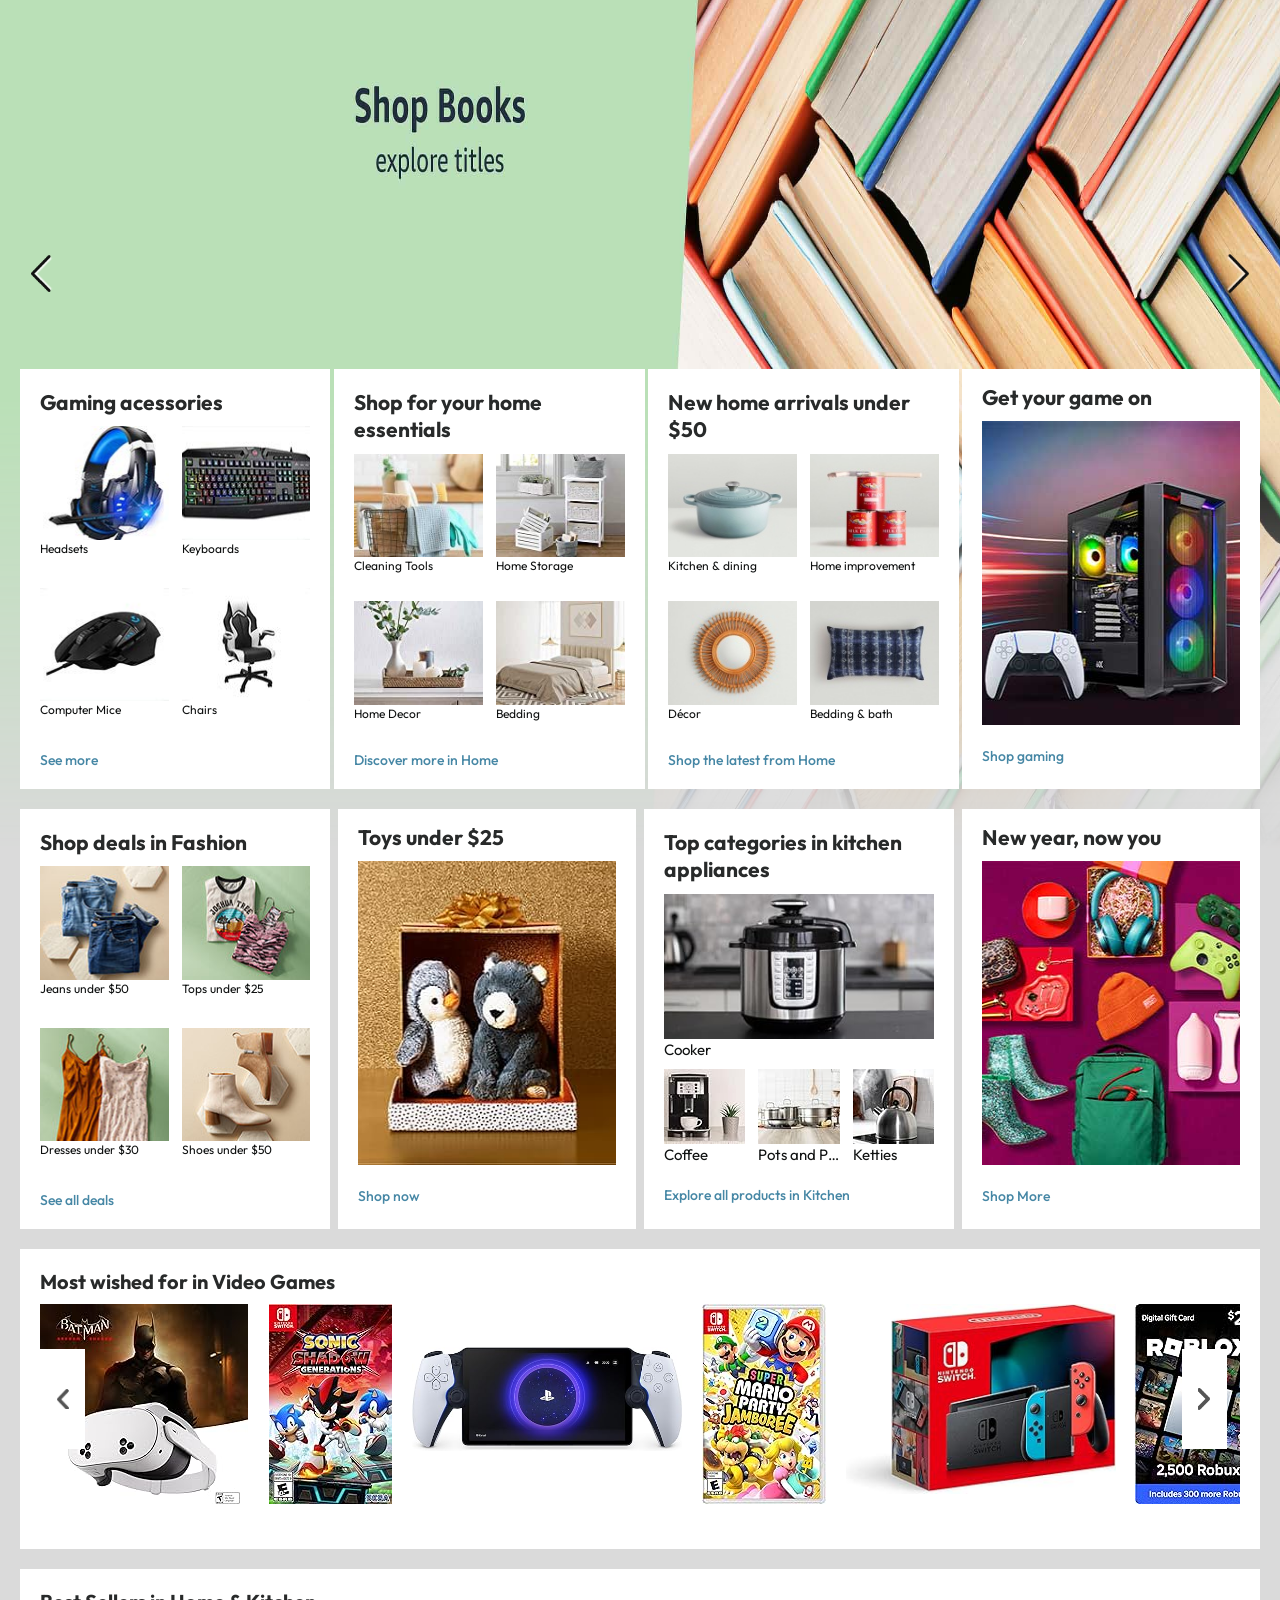
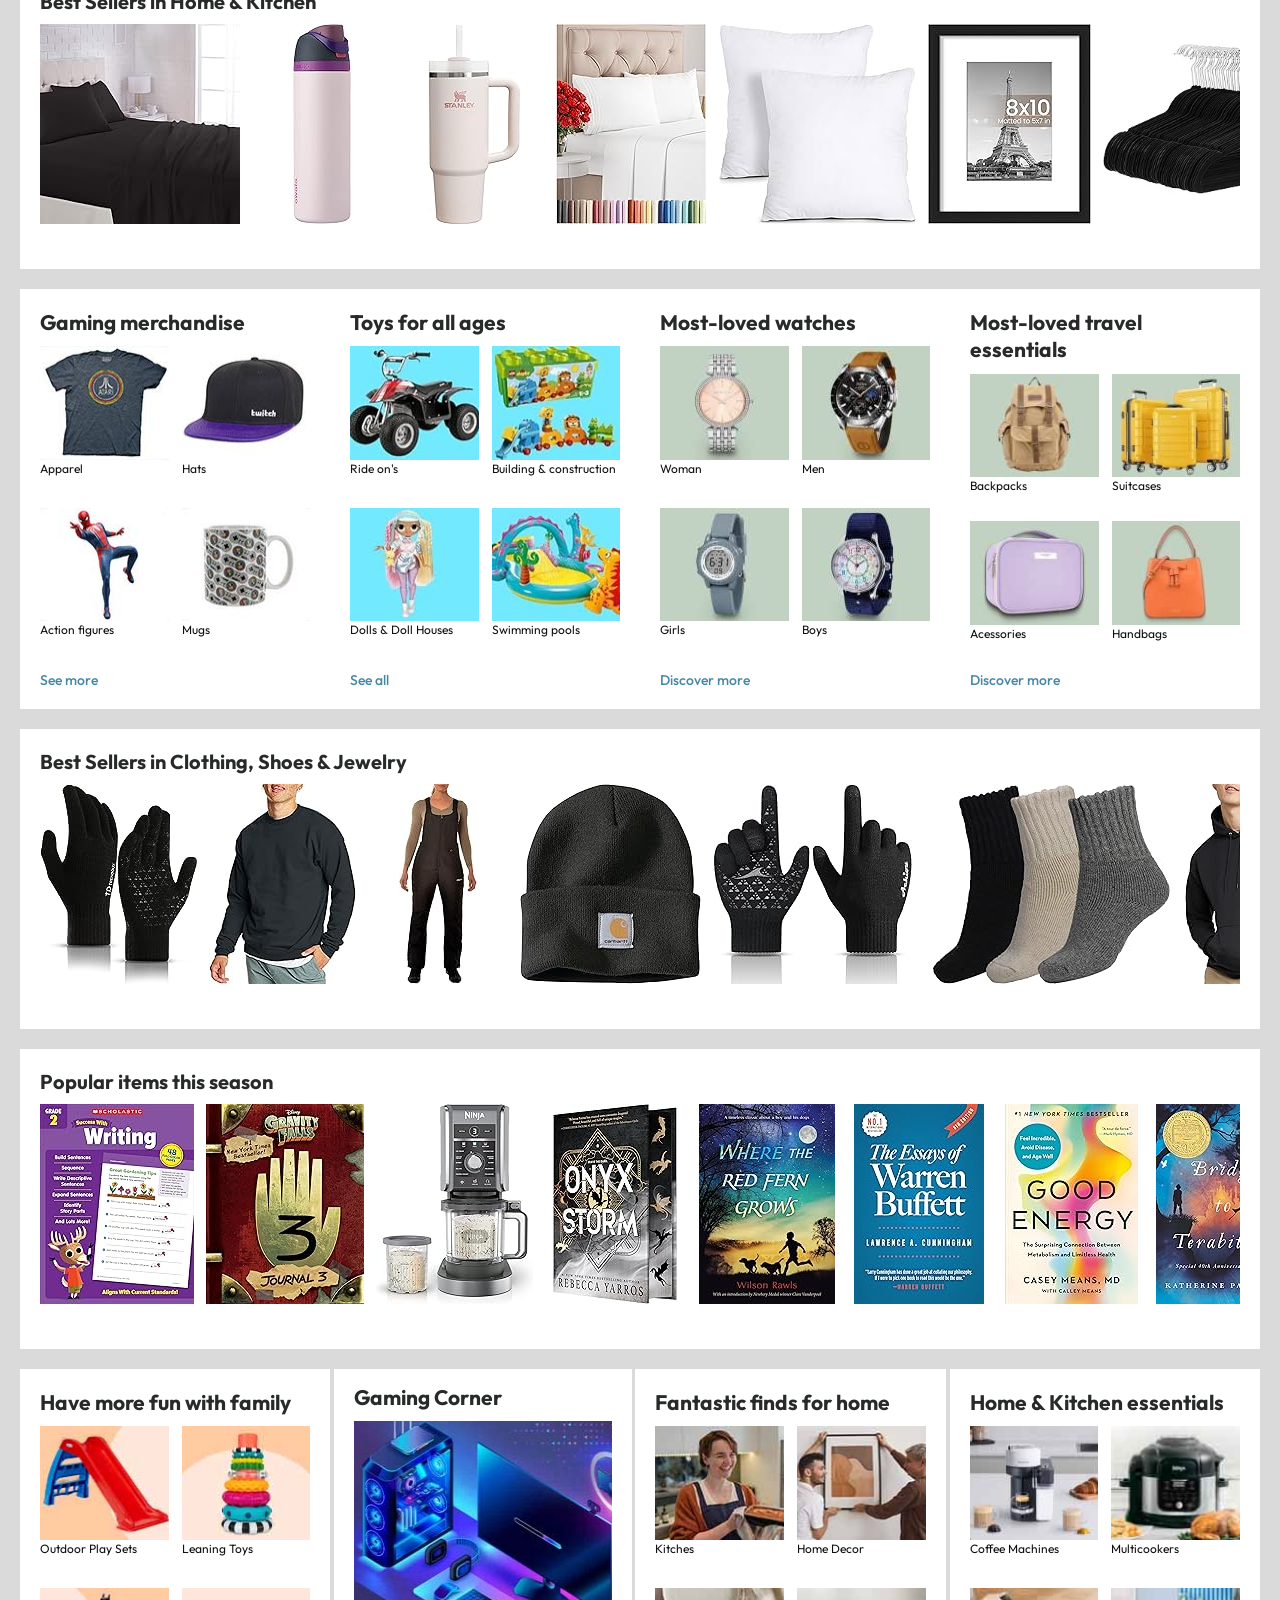
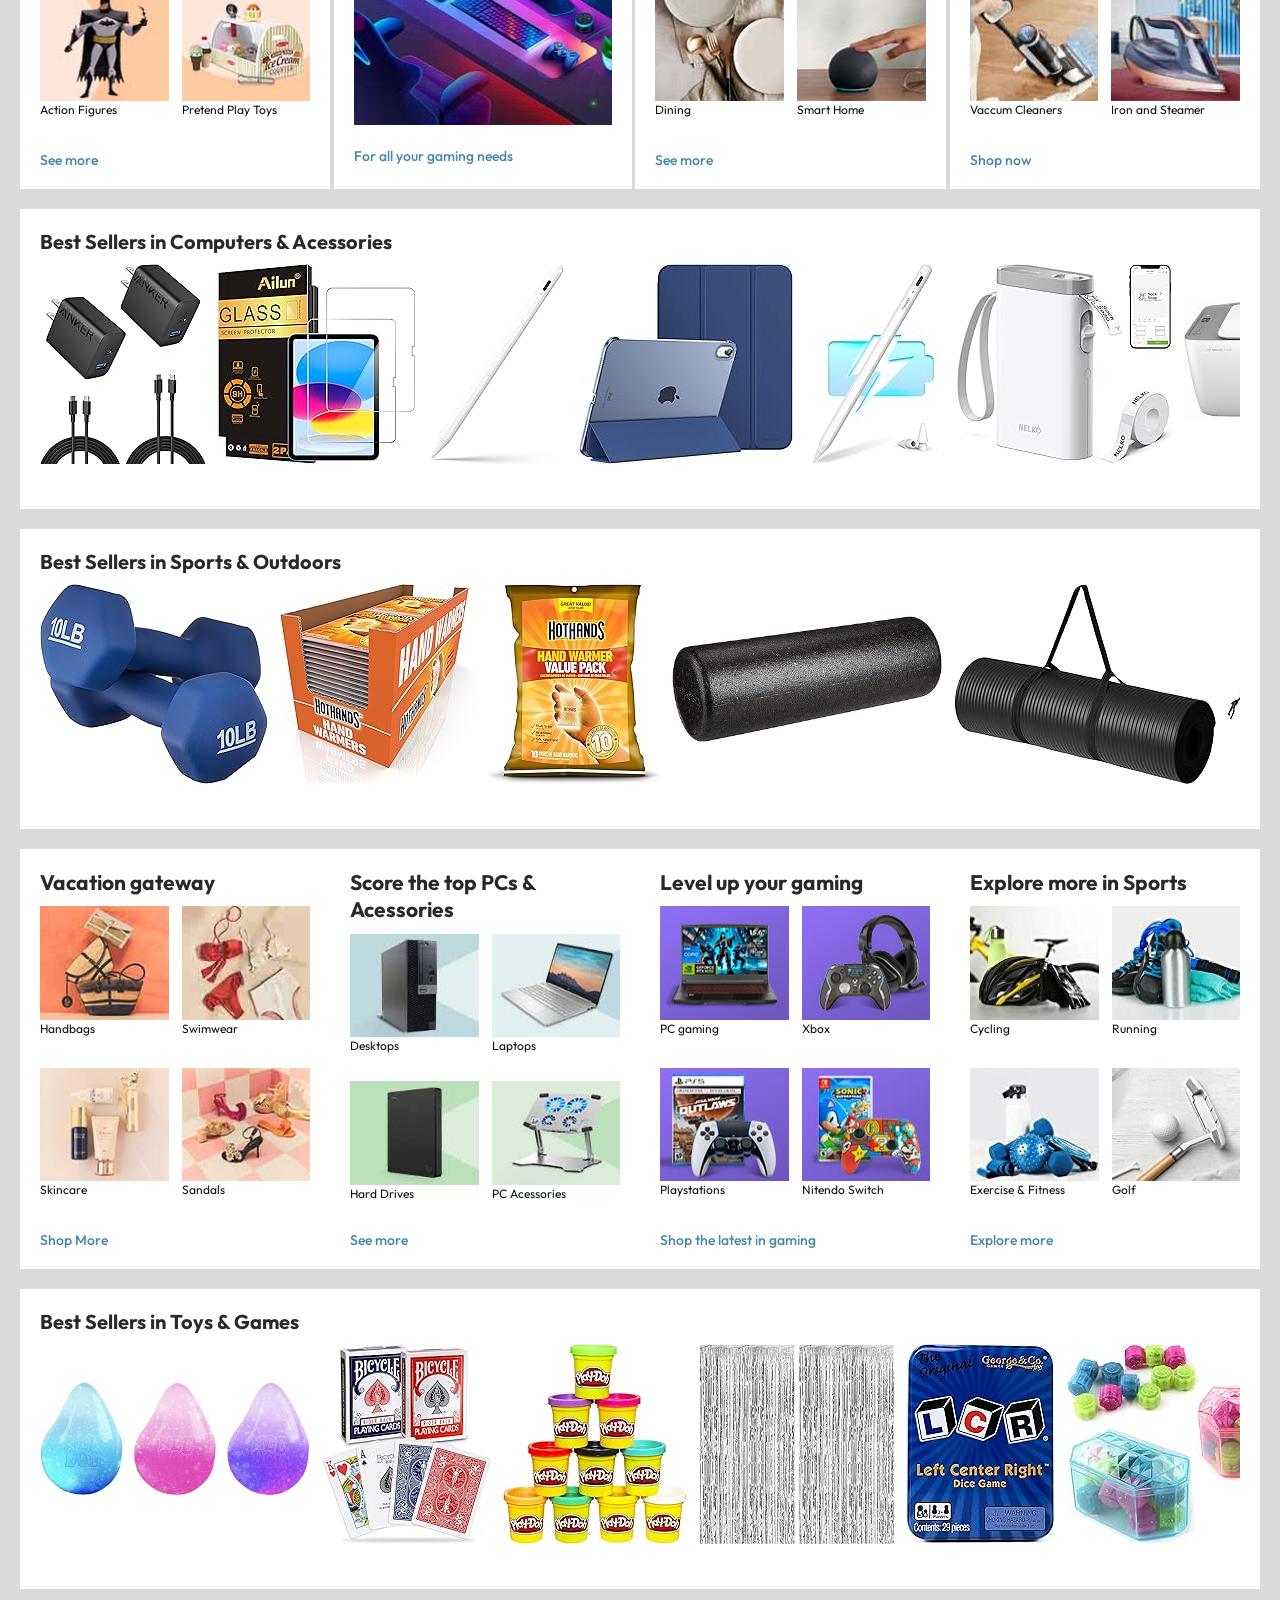
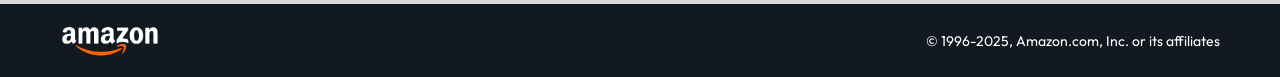
==== index.html @ d2497570 "first commit" ====
<!DOCTYPE html>
<html>

<head>
    <meta charset="UTF-8">
    <meta name="viewport" content="width=device-width, inicial-scale=1.0">
    <title>Amazon.com. Spend less. Smile more.</title>
    <link rel="stylesheet" href="main.css">
    <link rel="shortcut icon" type="image/x-icon" href="./assets/favicon.ico" />
</head>

<body>
    <nav class="nav">
        <a href="/" class="amazon-logo-container">
            <img src="./assets/amazon-logo.png" class="amazon-logo" alt="">
        </a>
        <div class="country">
            <img src="./assets/location-icon.png" class="location-icon" alt="">
            <div>
                <p lang="en">Deliver to</p>
                <p lang="pt" id="hidden">Entregar para</p>
                <h1 lang="en">Brazil</h1>
                <h1 lang="pt" id="hidden">Brasil</h1>
            </div>
        </div>
        <div class="search">
            <div class="category">
                <div class="button">
                    <p lang="en">All</p>
                    <p lang="pt" id="hidden">Todos</p>
                    <img src="./assets/dropdown-icon-dark-gray.png" class="nav-dropdown-icon" alt="">
                </div>
                <div class="dropdown-content">
                    <div>
                        <p lang="en">All Departments</p>
                        <p lang="pt" id="hidden">Todos os Departamentos</p>
                    </div>
                    <div>
                        <p lang="en">Eletronics</p>
                        <p lang="pt" id="hidden">Eletrônicos</p>
                    </div>
                    <div>
                        <p lang="en">Sports</p>
                        <p lang="pt" id="hidden">Esportes</p>
                    </div>
                    <div>
                        <p lang="en">Personal</p>
                        <p lang="pt" id="hidden">Pessoal</p>
                    </div>
                    <div>
                        <p lang="en">Laptops</p>
                        <p lang="pt" id="hidden">Notebooks</p>
                    </div>
                    <div>
                        <p lang="en">Computers</p>
                        <p lang="pt" id="hidden">Computadores</p>
                    </div>
                    <div>
                        <p lang="en">Pets</p>
                        <p lang="pt" id="hidden">Animais Dométicos</p>
                    </div>
                    <div>
                        <p lang="en">Water Bottles</p>
                        <p lang="pt" id="hidden">Garrafas e Squeezes</p>
                    </div>
                    <div>
                        <p lang="en">Thermal Bottles</p>
                        <p lang="pt" id="hidden">Garrafas Térmicas</p>
                    </div>
                    <div>
                        <p lang="en">Cups</p>
                        <p lang="pt" id="hidden">Copos</p>
                    </div>
                    <div>
                        <p lang="en">Forniture</p>
                        <p lang="pt" id="hidden">Móveis</p>
                    </div>
                </div>
            </div>
            <input type="text" class="input" placeholder="Search Amazon">
            <div class="search-button">
                <img src="./assets/search-icon.png" class="search-icon" alt="">
            </div>
        </div>
        <div class="language">
            <div class="button">
                <img src="./assets/us-flag-icon.png" class="flag-icon" alt="">
                <p>EN</p>
                <img src="./assets/dropdown-icon-light-gray.png" class="dropdown-icon" alt="">
            </div>
            <div class="dropdown-content">
                <img class="text-box-triangle" src="./assets/text-box-triangle-icon.png" alt="">
                <div class="language-title">
                    <h3>Change language</h3>
                    <a href="">Learn more</a>
                </div>
                <div class="options">
                    <div class="first-option" id="selected">
                        <img class="selected-circle" src="./assets/selected-circle-icon.png" alt="">
                        <img class="unselected-circle" src="./assets/empty-circle-icon.png" alt="">
                        <p>English - EN</p>
                    </div>
                    <div class="second-option" id="unselected">
                        <img class="selected-circle" src="./assets/selected-circle-icon.png" alt="">
                        <img class="unselected-circle" src="./assets/empty-circle-icon.png" alt="">
                        <p>português - PT</p>
                    </div>
                </div>
                <div class="currency-title">
                    <h3>Change currency</h3>
                    <a href="">Learn more</a>
                </div>
                <div class="currency">
                    <p>$ - USD - US Dollar</p>
                    <a href="">Change</a>
                </div>
                <div class="country">
                    <div class="country-flag">
                        <img src="./assets/us-flag-icon.png" alt="">
                        <p>You are shopping on</p>
                    </div>
                    <p>Amazon.com</p>
                </div>
                <div class="change-country">
                    <a href="">Change country/region.</a>
                </div>
            </div>
        </div>
        <div class="account-and-lists">
            <div class="button">
                <p>Hello, sign in</p>
                <h1>Account & Lists
                    <img src="./assets/dropdown-icon-light-gray.png" class="nav-text-dropdown-icon" alt="">
                </h1>
            </div>
            <div class="dropdown-content">
                <img src="./assets/text-box-triangle-icon.png" class="text-box-triangle" alt="">
                <div class="row-1">
                    <input type="button" class="button" value="Sign in" onclick="buttonSignInOnClick()">
                    <div class="new-customer-text">
                        <p>New customer?</p>
                        <a href="">Start here.</a>
                    </div>
                </div>
                <div class="row-2">
                    <div class="lists">
                        <h3>Your Lists</h3>
                        <a href="">Create a List</a>
                        <a href="">Find a List or Registry</a>
                    </div>
                    <div class="account">
                        <h3>Your Account</h3>
                        <a href="">Account</a>
                        <a href="">Orders</a>
                        <a href="">Recomendations</a>
                        <a href="">Browsing History</a>
                        <a href="">Wathlist</a>
                        <a href="">Video Purshases & Rentals</a>
                        <a href="">Kindle Unlimited</a>
                        <a href="">Content & Devices</a>
                        <a href="">Subscribe & Save Items</a>
                        <a href="">Membership & Subscriptions</a>
                        <a href="">Music Library</a>
                    </div>
                </div>
            </div>
        </div>
        </div>
        <div class="returns-and-orders">
            <p>Returns</p>
            <h1>& Orders</h1>
        </div>
        <a href="" class="cart">
            <p class="item-count">0</p>
            <img src="./assets/cart-icon.png" class="cart-icon" alt="">
            <h4>Cart</h4>
        </a>
    </nav>

    <div class="nav-bottom">
        <div class="icon-label">
            <img src="./assets/menu-icon.png" class="nav-menu-icon" alt="">
            <p>All</p>
        </div>
        <p class="label">Today's Deals</p>
        <p class="label">Customer Service</p>
        <p class="label">Registry</p>
        <p class="label">Gift Cards</p>
        <p class="label">Sell</p>
    </div>

    <div class="header-slider">
        <div class="control-prev">
            <img src="./assets/header-left-arrow-icon.png" alt="">
        </div>
        <div class="control-next">
            <img src="./assets/header-right-arrow-icon.png" alt="">
        </div>
        <ul>
            <img src="./headers/header-1.jpg" class="header-img" alt="">
            <img src="./headers/header-2.jpg" class="header-img" alt="">
        </ul>
    </div>

    <div class="box-row" id="header-box">
        <div class="box-1" id="id2">
            <h3>Gaming acessories</h3>
            <div class="row-1">
                <div class="item">
                    <img src="./categories/category1-1.jpg" alt="">
                    <p>Headsets</p>
                </div>
                <div class="item">
                    <img src="./categories/category1-2.jpg" alt="">
                    <p>Keyboards</p>
                </div>
            </div>
            <div class="row-2">
                <div class="item">
                    <img src="./categories/category1-3.jpg" alt="">
                    <p>Computer Mice</p>
                </div>
                <div class="item">
                    <img src="./categories/category1-4.jpg" alt="">
                    <p>Chairs</p>
                </div>
            </div>
            <a href="/">See more</a>
        </div>

        <div class="box-1">
            <h3>Shop for your home essentials</h3>
            <div class="row">
                <div class="item">
                    <img src="./categories/category2-1.jpg" alt="">
                    <p>Cleaning Tools</p>
                </div>
                <div class="item">
                    <img src="./categories/category2-2.jpg" alt="">
                    <p>Home Storage</p>
                </div>
            </div>
            <div class="row">
                <div class="item">
                    <img src="./categories/category2-3.jpg" alt="">
                    <p>Home Decor</p>
                </div>
                <div class="item">
                    <img src="./categories/category2-4.jpg" alt="">
                    <p>Bedding</p>
                </div>
            </div>
            <a href="/">Discover more in Home</a>
        </div>
        <div class="box-1">
            <h3>New home arrivals under $50</h3>
            <div class="row">
                <div class="item">
                    <img src="./categories/category3-1.jpg" alt="">
                    <p>Kitchen & dining</p>
                </div>
                <div class="item">
                    <img src="./categories/category3-2.jpg" alt="">
                    <p>Home improvement</p>
                </div>
            </div>
            <div class="row">
                <div class="item">
                    <img src="./categories/category3-3.jpg" alt="">
                    <p>Décor</p>
                </div>
                <div class="item">
                    <img src="./categories/category3-4.jpg" alt="">
                    <p>Bedding & bath</p>
                </div>
            </div>
            <a href="/">Shop the latest from Home</a>
        </div>
        <div class="box-2">
            <h3>Get your game on</h3>
            <div class="image-container">
                <img src="./categories/category4-1.jpg" alt="">
            </div>
            <a href="/">Shop gaming</a>
        </div>
    </div>

    <div class="box-row">
        <div class="box-1" id="id2">
            <h3>Shop deals in Fashion</h3>
            <div class="row">
                <div class="item">
                    <img src="./categories/category5-1.jpg" alt="">
                    <p>Jeans under $50</p>
                </div>
                <div class="item">
                    <img src="./categories/category5-2.jpg" alt="">
                    <p>Tops under $25</p>
                </div>
            </div>
            <div class="row">
                <div class="item">
                    <img src="./categories/category5-3.jpg" alt="">
                    <p>Dresses under $30</p>
                </div>
                <div class="item">
                    <img src="./categories/category5-4.jpg" alt="">
                    <p>Shoes under $50</p>
                </div>
            </div>
            <a href="/">See all deals</a>
        </div>
        <div class="box-2">
            <h3>Toys under $25</h3>
            <div class="image-container">
                <img src="./categories/category6-1.jpg" alt="">
            </div>
            <a href="/">Shop now</a>
        </div>
        <div class="box-3">
            <h3>Top categories in kitchen appliances</h3>
            <div class="row-1">
                <div class="item">
                    <img src="./categories/category7-1.jpg" alt="">
                    <p>Cooker</p>
                </div>
            </div>
            <div class="row-2">
                <div class="item">
                    <img src="./categories/category7-2.jpg" alt="">
                    <p>Coffee</p>
                </div>
                <div class="item">
                    <img src="./categories/category7-3.jpg" alt="">
                    <p>Pots and Pans</p>
                </div>
                <div class="item">
                    <img src="./categories/category7-4.jpg" alt="">
                    <p>Ketties</p>
                </div>
            </div>
            <a href="/">Explore all products in Kitchen</a>
        </div>
        <div class="box-2">
            <h3>New year, now you</h3>
            <div class="image-container">
                <img src="./categories/category8-1.jpg" alt="">
            </div>
            <a href="/">Shop More</a>
        </div>
    </div>

    <div class="products-slider-1">
        <div id="control-prev" class="control-button">
            <img src="./assets/left-arrow-icon.png">
        </div>
        <div id="control-next" class="control-button">
            <img src="./assets/right-arrow-icon.png">
        </div>
        <h3>Most wished for in Video Games</h3>
        <div class="products">
            <a href="" class="product-cart">
                <div class="image-container">
                    <img src="./products/product1-1.jpg" alt="">
                </div>
            </a>
            <a href="" class="product-cart">
                <div class="image-container">
                    <img src="./products/product1-2.jpg" alt="">
                </div>
            </a>
            <a href="" class="product-cart">
                <div class="image-container">
                    <img src="./products/product1-3.jpg" alt="">
                </div>
            </a>
            <a href="" class="product-cart">
                <div class="image-container">
                    <img src="./products/product1-4.jpg" alt="">
                </div>
            </a>
            <a href="" class="product-cart">
                <div class="image-container">
                    <img src="./products/product1-5.jpg" alt="">
                </div>
            </a>
            <a href="" class="product-cart">
                <div class="image-container">
                    <img src="./products/product1-6.jpg" alt="">
                </div>
            </a>
            <a href="" class="product-cart">
                <div class="image-container">
                    <img src="./products/product1-7.jpg" alt="">
                </div>
            </a>
            <a href="" class="product-cart">
                <div class="image-container">
                    <img src="./products/product1-8.jpg" alt="">
                </div>
            </a>
            <a href="" class="product-cart">
                <div class="image-container">
                    <img src="./products/product1-9.jpg" alt="">
                </div>
            </a>
            <a href="" class="product-cart">
                <div class="image-container">
                    <img src="./products/product1-10.jpg" alt="">
                </div>
            </a>
            <a href="" class="product-cart">
                <div class="image-container">
                    <img src="./products/product1-11.jpg" alt="">
                </div>
            </a>
            <a href="" class="product-cart">
                <div class="image-container">
                    <img src="./products/product1-12.jpg" alt="">
                </div>
            </a>
            <a href="" class="product-cart">
                <div class="image-container">
                    <img src="./products/product1-13.jpg" alt="">
                </div>
            </a>
            <a href="" class="product-cart">
                <div class="image-container">
                    <img src="./products/product1-14.jpg" alt="">
                </div>
            </a>
            <a href="" class="product-cart">
                <div class="image-container">
                    <img src="./products/product1-15.jpg" alt="">
                </div>
            </a>
            <a href="" class="product-cart">
                <div class="image-container">
                    <img src="./products/product1-16.jpg" alt="">
                </div>
            </a>
            <a href="" class="product-cart">
                <div class="image-container">
                    <img src="./products/product1-17.jpg" alt="">
                </div>
            </a>
            <a href="" class="product-cart">
                <div class="image-container">
                    <img src="./products/product1-18.jpg" alt="">
                </div>
            </a>
            <a href="" class="product-cart">
                <div class="image-container">
                    <img src="./products/product1-19.jpg" alt="">
                </div>
            </a>
            <a href="" class="product-cart">
                <div class="image-container">
                    <img src="./products/product1-20.jpg" alt="">
                </div>
            </a>
            <a href="" class="product-cart">
                <div class="image-container">
                    <img src="./products/product1-21.jpg" alt="">
                </div>
            </a>
        </div>
    </div>

    <div class="products-slider-2">
        <div id="control-prev" class="control-button">
            <img src="./assets/left-arrow-icon.png">
        </div>
        <div id="control-next" class="control-button">
            <img src="./assets/right-arrow-icon.png">
        </div>
        <h3>Best Sellers in Home & Kitchen</h3>
        <div class="products">
            <a href="" class="product-cart">
                <div class="image-container">
                    <img src="./products/product2-1.jpg" alt="">
                </div>
            </a>
            <a href="" class="product-cart">
                <div class="image-container">
                    <img src="./products/product2-2.jpg" alt="">
                </div>
            </a>
            <a href="" class="product-cart">
                <div class="image-container">
                    <img src="./products/product2-3.jpg" alt="">
                </div>
            </a>
            <a href="" class="product-cart">
                <div class="image-container">
                    <img src="./products/product2-4.jpg" alt="">
                </div>
            </a>
            <a href="" class="product-cart">
                <div class="image-container">
                    <img src="./products/product2-5.jpg" alt="">
                </div>
            </a>
            <a href="" class="product-cart">
                <div class="image-container">
                    <img src="./products/product2-6.jpg" alt="">
                </div>
            </a>
            <a href="" class="product-cart">
                <div class="image-container">
                    <img src="./products/product2-7.jpg" alt="">
                </div>
            </a>
            <a href="" class="product-cart">
                <div class="image-container">
                    <img src="./products/product2-8.jpg" alt="">
                </div>
            </a>
            <a href="" class="product-cart">
                <div class="image-container">
                    <img src="./products/product2-9.jpg" alt="">
                </div>
            </a>
            <a href="" class="product-cart">
                <div class="image-container">
                    <img src="./products/product2-10.jpg" alt="">
                </div>
            </a>
            <a href="" class="product-cart">
                <div class="image-container">
                    <img src="./products/product2-11.jpg" alt="">
                </div>
            </a>
            <a href="" class="product-cart">
                <div class="image-container">
                    <img src="./products/product2-12.jpg" alt="">
                </div>
            </a>
            <a href="" class="product-cart">
                <div class="image-container">
                    <img src="./products/product2-13.jpg" alt="">
                </div>
            </a>
            <a href="" class="product-cart">
                <div class="image-container">
                    <img src="./products/product2-14.jpg" alt="">
                </div>
            </a>
            <a href="" class="product-cart">
                <div class="image-container">
                    <img src="./products/product2-15.jpg" alt="">
                </div>
            </a>
            <a href="" class="product-cart">
                <div class="image-container">
                    <img src="./products/product2-16.jpg" alt="">
                </div>
            </a>
            <a href="" class="product-cart">
                <div class="image-container">
                    <img src="./products/product2-17.jpg" alt="">
                </div>
            </a>
            <a href="" class="product-cart">
                <div class="image-container">
                    <img src="./products/product2-18.jpg" alt="">
                </div>
            </a>
            <a href="" class="product-cart">
                <div class="image-container">
                    <img src="./products/product2-19.jpg" alt="">
                </div>
            </a>
            <a href="" class="product-cart">
                <div class="image-container">
                    <img src="./products/product2-20.jpg" alt="">
                </div>
            </a>
            <a href="" class="product-cart">
                <div class="image-container">
                    <img src="./products/product2-21.jpg" alt="">
                </div>
            </a>
            <a href="" class="product-cart">
                <div class="image-container">
                    <img src="./products/product2-22.jpg" alt="">
                </div>
            </a>
            <a href="" class="product-cart">
                <div class="image-container">
                    <img src="./products/product2-23.jpg" alt="">
                </div>
            </a>
            <a href="" class="product-cart">
                <div class="image-container">
                    <img src="./products/product2-24.jpg" alt="">
                </div>
            </a>
            <a href="" class="product-cart">
                <div class="image-container">
                    <img src="./products/product2-25.jpg" alt="">
                </div>
            </a>
        </div>
    </div>

    <div class="box-row">
        <div class="box-1" id="id2">
            <h3>Gaming merchandise</h3>
            <div class="row">
                <div class="item">
                    <img src="./categories/category9-1.jpg" alt="">
                    <p>Apparel</p>
                </div>
                <div class="item">
                    <img src="./categories/category9-2.jpg" alt="">
                    <p>Hats</p>
                </div>
            </div>
            <div class="row">
                <div class="item">
                    <img src="./categories/category9-3.jpg" alt="">
                    <p>Action figures</p>
                </div>
                <div class="item">
                    <img src="./categories/category9-4.jpg" alt="">
                    <p>Mugs</p>
                </div>
            </div>
            <a href="/">See more</a>
        </div>

        <div class="box-1" id="id2">
            <h3>Toys for all ages</h3>
            <div class="row">
                <div class="item">
                    <img src="./categories/category10-1.jpg" alt="">
                    <p>Ride on's</p>
                </div>
                <div class="item">
                    <img src="./categories/category10-2.jpg" alt="">
                    <p>Building & construction</p>
                </div>
            </div>
            <div class="row">
                <div class="item">
                    <img src="./categories/category10-3.jpg" alt="">
                    <p>Dolls & Doll Houses</p>
                </div>
                <div class="item">
                    <img src="./categories/category10-4.jpg" alt="">
                    <p>Swimming pools</p>
                </div>
            </div>
            <a href="/">See all</a>
        </div>

        <div class="box-1" id="id2">
            <h3>Most-loved watches</h3>
            <div class="row">
                <div class="item">
                    <img src="./categories/category11-1.jpg" alt="">
                    <p>Woman</p>
                </div>
                <div class="item">
                    <img src="./categories/category11-2.jpg" alt="">
                    <p>Men</p>
                </div>
            </div>
            <div class="row">
                <div class="item">
                    <img src="./categories/category11-3.jpg" alt="">
                    <p>Girls</p>
                </div>
                <div class="item">
                    <img src="./categories/category11-4.jpg" alt="">
                    <p>Boys</p>
                </div>
            </div>
            <a href="/">Discover more</a>
        </div>

        <div class="box-1">
            <h3>Most-loved travel essentials</h3>
            <div class="row">
                <div class="item">
                    <img src="./categories/category12-1.jpg" alt="">
                    <p>Backpacks</p>
                </div>
                <div class="item">
                    <img src="./categories/category12-2.jpg" alt="">
                    <p>Suitcases</p>
                </div>
            </div>
            <div class="row">
                <div class="item">
                    <img src="./categories/category12-3.jpg" alt="">
                    <p>Acessories</p>
                </div>
                <div class="item">
                    <img src="./categories/category12-4.jpg" alt="">
                    <p>Handbags</p>
                </div>
            </div>
            <a href="/">Discover more</a>
        </div>
    </div>

    <div class="products-slider-2">
        <div id="control-prev" class="control-button">
            <img src="./assets/left-arrow-icon.png">
        </div>
        <div id="control-next" class="control-button">
            <img src="./assets/right-arrow-icon.png">
        </div>
        <h3>Best Sellers in Clothing, Shoes & Jewelry</h3>
        <div class="products">
            <a href="" class="product-cart">
                <div class="image-container">
                    <img src="./products/product3-1.jpg" alt="">
                </div>
            </a>
            <a href="" class="product-cart">
                <div class="image-container">
                    <img src="./products/product3-2.jpg" alt="">
                </div>
            </a>
            <a href="" class="product-cart">
                <div class="image-container">
                    <img src="./products/product3-3.jpg" alt="">
                </div>
            </a>
            <a href="" class="product-cart">
                <div class="image-container">
                    <img src="./products/product3-4.jpg" alt="">
                </div>
            </a>
            <a href="" class="product-cart">
                <div class="image-container">
                    <img src="./products/product3-5.jpg" alt="">
                </div>
            </a>
            <a href="" class="product-cart">
                <div class="image-container">
                    <img src="./products/product3-6.jpg" alt="">
                </div>
            </a>
            <a href="" class="product-cart">
                <div class="image-container">
                    <img src="./products/product3-7.jpg" alt="">
                </div>
            </a>
            <a href="" class="product-cart">
                <div class="image-container">
                    <img src="./products/product3-8.jpg" alt="">
                </div>
            </a>
            <a href="" class="product-cart">
                <div class="image-container">
                    <img src="./products/product3-9.jpg" alt="">
                </div>
            </a>
            <a href="" class="product-cart">
                <div class="image-container">
                    <img src="./products/product3-10.jpg" alt="">
                </div>
            </a>
            <a href="" class="product-cart">
                <div class="image-container">
                    <img src="./products/product3-11.jpg" alt="">
                </div>
            </a>
            <a href="" class="product-cart">
                <div class="image-container">
                    <img src="./products/product3-12.jpg" alt="">
                </div>
            </a>
            <a href="" class="product-cart">
                <div class="image-container">
                    <img src="./products/product3-13.jpg" alt="">
                </div>
            </a>
            <a href="" class="product-cart">
                <div class="image-container">
                    <img src="./products/product3-14.jpg" alt="">
                </div>
            </a>
            <a href="" class="product-cart">
                <div class="image-container">
                    <img src="./products/product3-15.jpg" alt="">
                </div>
            </a>
            <a href="" class="product-cart">
                <div class="image-container">
                    <img src="./products/product3-16.jpg" alt="">
                </div>
            </a>
            <a href="" class="product-cart">
                <div class="image-container">
                    <img src="./products/product3-17.jpg" alt="">
                </div>
            </a>
            <a href="" class="product-cart">
                <div class="image-container">
                    <img src="./products/product3-18.jpg" alt="">
                </div>
            </a>
            <a href="" class="product-cart">
                <div class="image-container">
                    <img src="./products/product3-19.jpg" alt="">
                </div>
            </a>
            <a href="" class="product-cart">
                <div class="image-container">
                    <img src="./products/product3-20.jpg" alt="">
                </div>
            </a>
            <a href="" class="product-cart">
                <div class="image-container">
                    <img src="./products/product3-21.jpg" alt="">
                </div>
            </a>
            <a href="" class="product-cart">
                <div class="image-container">
                    <img src="./products/product3-22.jpg" alt="">
                </div>
            </a>
            <a href="" class="product-cart">
                <div class="image-container">
                    <img src="./products/product3-23.jpg" alt="">
                </div>
            </a>
            <a href="" class="product-cart">
                <div class="image-container">
                    <img src="./products/product3-24.jpg" alt="">
                </div>
            </a>
            <a href="" class="product-cart">
                <div class="image-container">
                    <img src="./products/product3-25.jpg" alt="">
                </div>
            </a>
            <a href="" class="product-cart">
                <div class="image-container">
                    <img src="./products/product3-26.jpg" alt="">
                </div>
            </a>
            <a href="" class="product-cart">
                <div class="image-container">
                    <img src="./products/product3-27.jpg" alt="">
                </div>
            </a>
            <a href="" class="product-cart">
                <div class="image-container">
                    <img src="./products/product3-28.jpg" alt="">
                </div>
            </a>
        </div>
    </div>

    <div class="products-slider-2">
        <div id="control-prev" class="control-button">
            <img src="./assets/left-arrow-icon.png">
        </div>
        <div id="control-next" class="control-button">
            <img src="./assets/right-arrow-icon.png">
        </div>
        <h3>Popular items this season</h3>
        <div class="products">
            <a href="" class="product-cart">
                <div class="image-container">
                    <img src="./products/product4-1.jpg" alt="">
                </div>
            </a>
            <a href="" class="product-cart">
                <div class="image-container">
                    <img src="./products/product4-2.jpg" alt="">
                </div>
            </a>
            <a href="" class="product-cart">
                <div class="image-container">
                    <img src="./products/product4-3.jpg" alt="">
                </div>
            </a>
            <a href="" class="product-cart">
                <div class="image-container">
                    <img src="./products/product4-4.jpg" alt="">
                </div>
            </a>
            <a href="" class="product-cart">
                <div class="image-container">
                    <img src="./products/product4-5.jpg" alt="">
                </div>
            </a>
            <a href="" class="product-cart">
                <div class="image-container">
                    <img src="./products/product4-6.jpg" alt="">
                </div>
            </a>
            <a href="" class="product-cart">
                <div class="image-container">
                    <img src="./products/product4-7.jpg" alt="">
                </div>
            </a>
            <a href="" class="product-cart">
                <div class="image-container">
                    <img src="./products/product4-8.jpg" alt="">
                </div>
            </a>
            <a href="" class="product-cart">
                <div class="image-container">
                    <img src="./products/product4-9.jpg" alt="">
                </div>
            </a>
            <a href="" class="product-cart">
                <div class="image-container">
                    <img src="./products/product4-10.jpg" alt="">
                </div>
            </a>
            <a href="" class="product-cart">
                <div class="image-container">
                    <img src="./products/product4-11.jpg" alt="">
                </div>
            </a>
            <a href="" class="product-cart">
                <div class="image-container">
                    <img src="./products/product4-12.jpg" alt="">
                </div>
            </a>
            <a href="" class="product-cart">
                <div class="image-container">
                    <img src="./products/product4-13.jpg" alt="">
                </div>
            </a>
            <a href="" class="product-cart">
                <div class="image-container">
                    <img src="./products/product4-14.jpg" alt="">
                </div>
            </a>
            <a href="" class="product-cart">
                <div class="image-container">
                    <img src="./products/product4-15.jpg" alt="">
                </div>
            </a>
            <a href="" class="product-cart">
                <div class="image-container">
                    <img src="./products/product4-16.jpg" alt="">
                </div>
            </a>
            <a href="" class="product-cart">
                <div class="image-container">
                    <img src="./products/product4-17.jpg" alt="">
                </div>
            </a>
            <a href="" class="product-cart">
                <div class="image-container">
                    <img src="./products/product4-18.jpg" alt="">
                </div>
            </a>
            <a href="" class="product-cart">
                <div class="image-container">
                    <img src="./products/product4-19.jpg" alt="">
                </div>
            </a>
            <a href="" class="product-cart">
                <div class="image-container">
                    <img src="./products/product4-20.jpg" alt="">
                </div>
            </a>
            <a href="" class="product-cart">
                <div class="image-container">
                    <img src="./products/product4-21.jpg" alt="">
                </div>
            </a>
            <a href="" class="product-cart">
                <div class="image-container">
                    <img src="./products/product4-22.jpg" alt="">
                </div>
            </a>
            <a href="" class="product-cart">
                <div class="image-container">
                    <img src="./products/product4-23.jpg" alt="">
                </div>
            </a>
            <a href="" class="product-cart">
                <div class="image-container">
                    <img src="./products/product4-24.jpg" alt="">
                </div>
            </a>
            <a href="" class="product-cart">
                <div class="image-container">
                    <img src="./products/product4-25.jpg" alt="">
                </div>
            </a>
            <a href="" class="product-cart">
                <div class="image-container">
                    <img src="./products/product4-26.jpg" alt="">
                </div>
            </a>
            <a href="" class="product-cart">
                <div class="image-container">
                    <img src="./products/product4-27.jpg" alt="">
                </div>
            </a>
            <a href="" class="product-cart">
                <div class="image-container">
                    <img src="./products/product4-28.jpg" alt="">
                </div>
            </a>
        </div>
    </div>

    <div class="box-row">
        <div class="box-1" id="id2">
            <h3>Have more fun with family</h3>
            <div class="row">
                <div class="item">
                    <img src="./categories/category13-1.jpg" alt="">
                    <p>Outdoor Play Sets</p>
                </div>
                <div class="item">
                    <img src="./categories/category13-2.jpg" alt="">
                    <p>Leaning Toys</p>
                </div>
            </div>
            <div class="row">
                <div class="item">
                    <img src="./categories/category13-3.jpg" alt="">
                    <p>Action Figures</p>
                </div>
                <div class="item">
                    <img src="./categories/category13-4.jpg" alt="">
                    <p>Pretend Play Toys</p>
                </div>
            </div>
            <a href="/">See more</a>
        </div>

        <div class="box-2">
            <h3>Gaming Corner</h3>
            <div class="image-container">
                <img src="./categories/category14-1.jpg" alt="">
            </div>
            <a href="/">For all your gaming needs</a>
        </div>

        <div class="box-1" id="id2">
            <h3>Fantastic finds for home</h3>
            <div class="row">
                <div class="item">
                    <img src="./categories/category15-1.jpg" alt="">
                    <p>Kitches</p>
                </div>
                <div class="item">
                    <img src="./categories/category15-2.jpg" alt="">
                    <p>Home Decor</p>
                </div>
            </div>
            <div class="row">
                <div class="item">
                    <img src="./categories/category15-3.jpg" alt="">
                    <p>Dining</p>
                </div>
                <div class="item">
                    <img src="./categories/category15-4.jpg" alt="">
                    <p>Smart Home</p>
                </div>
            </div>
            <a href="/">See more</a>
        </div>

        <div class="box-1" id="id2">
            <h3>Home & Kitchen essentials</h3>
            <div class="row">
                <div class="item">
                    <img src="./categories/category16-1.jpg" alt="">
                    <p>Coffee Machines</p>
                </div>
                <div class="item">
                    <img src="./categories/category16-2.jpg" alt="">
                    <p>Multicookers</p>
                </div>
            </div>
            <div class="row">
                <div class="item">
                    <img src="./categories/category16-3.jpg" alt="">
                    <p>Vaccum Cleaners</p>
                </div>
                <div class="item">
                    <img src="./categories/category16-4.jpg" alt="">
                    <p>Iron and Steamer</p>
                </div>
            </div>
            <a href="/">Shop now</a>
        </div>
    </div>

    <div class="products-slider-2">
        <div id="control-prev" class="control-button">
            <img src="./assets/left-arrow-icon.png">
        </div>
        <div id="control-next" class="control-button">
            <img src="./assets/right-arrow-icon.png">
        </div>
        <h3>Best Sellers in Computers & Acessories</h3>
        <div class="products">
            <a href="" class="product-cart">
                <div class="image-container">
                    <img src="./products/product5-1.jpg" alt="">
                </div>
            </a>
            <a href="" class="product-cart">
                <div class="image-container">
                    <img src="./products/product5-2.jpg" alt="">
                </div>
            </a>
            <a href="" class="product-cart">
                <div class="image-container">
                    <img src="./products/product5-3.jpg" alt="">
                </div>
            </a>
            <a href="" class="product-cart">
                <div class="image-container">
                    <img src="./products/product5-4.jpg" alt="">
                </div>
            </a>
            <a href="" class="product-cart">
                <div class="image-container">
                    <img src="./products/product5-5.jpg" alt="">
                </div>
            </a>
            <a href="" class="product-cart">
                <div class="image-container">
                    <img src="./products/product5-6.jpg" alt="">
                </div>
            </a>
            <a href="" class="product-cart">
                <div class="image-container">
                    <img src="./products/product5-7.jpg" alt="">
                </div>
            </a>
            <a href="" class="product-cart">
                <div class="image-container">
                    <img src="./products/product5-8.jpg" alt="">
                </div>
            </a>
            <a href="" class="product-cart">
                <div class="image-container">
                    <img src="./products/product5-9.jpg" alt="">
                </div>
            </a>
            <a href="" class="product-cart">
                <div class="image-container">
                    <img src="./products/product5-10.jpg" alt="">
                </div>
            </a>
            <a href="" class="product-cart">
                <div class="image-container">
                    <img src="./products/product5-11.jpg" alt="">
                </div>
            </a>
            <a href="" class="product-cart">
                <div class="image-container">
                    <img src="./products/product5-12.jpg" alt="">
                </div>
            </a>
            <a href="" class="product-cart">
                <div class="image-container">
                    <img src="./products/product5-13.jpg" alt="">
                </div>
            </a>
            <a href="" class="product-cart">
                <div class="image-container">
                    <img src="./products/product5-14.jpg" alt="">
                </div>
            </a>
            <a href="" class="product-cart">
                <div class="image-container">
                    <img src="./products/product5-15.jpg" alt="">
                </div>
            </a>
            <a href="" class="product-cart">
                <div class="image-container">
                    <img src="./products/product5-16.jpg" alt="">
                </div>
            </a>
            <a href="" class="product-cart">
                <div class="image-container">
                    <img src="./products/product5-17.jpg" alt="">
                </div>
            </a>
            <a href="" class="product-cart">
                <div class="image-container">
                    <img src="./products/product5-18.jpg" alt="">
                </div>
            </a>
            <a href="" class="product-cart">
                <div class="image-container">
                    <img src="./products/product5-19.jpg" alt="">
                </div>
            </a>
            <a href="" class="product-cart">
                <div class="image-container">
                    <img src="./products/product5-20.jpg" alt="">
                </div>
            </a>
            <a href="" class="product-cart">
                <div class="image-container">
                    <img src="./products/product5-21.jpg" alt="">
                </div>
            </a>
            <a href="" class="product-cart">
                <div class="image-container">
                    <img src="./products/product5-22.jpg" alt="">
                </div>
            </a>
            <a href="" class="product-cart">
                <div class="image-container">
                    <img src="./products/product5-23.jpg" alt="">
                </div>
            </a>
            <a href="" class="product-cart">
                <div class="image-container">
                    <img src="./products/product5-24.jpg" alt="">
                </div>
            </a>
        </div>
    </div>

    <div class="products-slider-2">
        <div id="control-prev" class="control-button">
            <img src="./assets/left-arrow-icon.png">
        </div>
        <div id="control-next" class="control-button">
            <img src="./assets/right-arrow-icon.png">
        </div>
        <h3>Best Sellers in Sports & Outdoors</h3>
        <div class="products">
            <a href="" class="product-cart">
                <div class="image-container">
                    <img src="./products/product6-1.jpg" alt="">
                </div>
            </a>
            <a href="" class="product-cart">
                <div class="image-container">
                    <img src="./products/product6-2.jpg" alt="">
                </div>
            </a>
            <a href="" class="product-cart">
                <div class="image-container">
                    <img src="./products/product6-3.jpg" alt="">
                </div>
            </a>
            <a href="" class="product-cart">
                <div class="image-container">
                    <img src="./products/product6-4.jpg" alt="">
                </div>
            </a>
            <a href="" class="product-cart">
                <div class="image-container">
                    <img src="./products/product6-5.jpg" alt="">
                </div>
            </a>
            <a href="" class="product-cart">
                <div class="image-container">
                    <img src="./products/product6-6.jpg" alt="">
                </div>
            </a>
            <a href="" class="product-cart">
                <div class="image-container">
                    <img src="./products/product6-7.jpg" alt="">
                </div>
            </a>
            <a href="" class="product-cart">
                <div class="image-container">
                    <img src="./products/product6-8.jpg" alt="">
                </div>
            </a>
            <a href="" class="product-cart">
                <div class="image-container">
                    <img src="./products/product6-9.jpg" alt="">
                </div>
            </a>
            <a href="" class="product-cart">
                <div class="image-container">
                    <img src="./products/product6-10.jpg" alt="">
                </div>
            </a>
            <a href="" class="product-cart">
                <div class="image-container">
                    <img src="./products/product6-11.jpg" alt="">
                </div>
            </a>
            <a href="" class="product-cart">
                <div class="image-container">
                    <img src="./products/product6-12.jpg" alt="">
                </div>
            </a>
            <a href="" class="product-cart">
                <div class="image-container">
                    <img src="./products/product6-13.jpg" alt="">
                </div>
            </a>
            <a href="" class="product-cart">
                <div class="image-container">
                    <img src="./products/product6-14.jpg" alt="">
                </div>
            </a>
            <a href="" class="product-cart">
                <div class="image-container">
                    <img src="./products/product6-15.jpg" alt="">
                </div>
            </a>
            <a href="" class="product-cart">
                <div class="image-container">
                    <img src="./products/product6-16.jpg" alt="">
                </div>
            </a>
            <a href="" class="product-cart">
                <div class="image-container">
                    <img src="./products/product6-17.jpg" alt="">
                </div>
            </a>
            <a href="" class="product-cart">
                <div class="image-container">
                    <img src="./products/product6-18.jpg" alt="">
                </div>
            </a>
            <a href="" class="product-cart">
                <div class="image-container">
                    <img src="./products/product6-19.jpg" alt="">
                </div>
            </a>
            <a href="" class="product-cart">
                <div class="image-container">
                    <img src="./products/product6-20.jpg" alt="">
                </div>
            </a>
            <a href="" class="product-cart">
                <div class="image-container">
                    <img src="./products/product6-21.jpg" alt="">
                </div>
            </a>
            <a href="" class="product-cart">
                <div class="image-container">
                    <img src="./products/product6-22.jpg" alt="">
                </div>
            </a>
            <a href="" class="product-cart">
                <div class="image-container">
                    <img src="./products/product6-23.jpg" alt="">
                </div>
            </a>
        </div>
    </div>

    <div class="box-row">
        <div class="box-1">
            <h3>Vacation gateway</h3>
            <div class="row">
                <div class="item">
                    <img src="./categories/category17-1.jpg" alt="">
                    <p>Handbags</p>
                </div>
                <div class="item">
                    <img src="./categories/category17-2.jpg" alt="">
                    <p>Swimwear</p>
                </div>
            </div>
            <div class="row">
                <div class="item">
                    <img src="./categories/category17-3.jpg" alt="">
                    <p>Skincare</p>
                </div>
                <div class="item">
                    <img src="./categories/category17-4.jpg" alt="">
                    <p>Sandals</p>
                </div>
            </div>
            <a href="/">Shop More</a>
        </div>

        <div class="box-1" id="id2">
            <h3>Score the top PCs & Acessories</h3>
            <div class="row">
                <div class="item">
                    <img src="./categories/category18-1.jpg" alt="">
                    <p>Desktops</p>
                </div>
                <div class="item">
                    <img src="./categories/category18-2.jpg" alt="">
                    <p>Laptops</p>
                </div>
            </div>
            <div class="row">
                <div class="item">
                    <img src="./categories/category18-3.jpg" alt="">
                    <p>Hard Drives</p>
                </div>
                <div class="item">
                    <img src="./categories/category18-4.jpg" alt="">
                    <p>PC Acessories</p>
                </div>
            </div>
            <a href="/">See more</a>
        </div>

        <div class="box-1" id="id2">
            <h3>Level up your gaming</h3>
            <div class="row">
                <div class="item">
                    <img src="./categories/category19-1.jpg" alt="">
                    <p>PC gaming</p>
                </div>
                <div class="item">
                    <img src="./categories/category19-2.jpg" alt="">
                    <p>Xbox</p>
                </div>
            </div>
            <div class="row">
                <div class="item">
                    <img src="./categories/category19-3.jpg" alt="">
                    <p>Playstations</p>
                </div>
                <div class="item">
                    <img src="./categories/category19-4.jpg" alt="">
                    <p>Nitendo Switch</p>
                </div>
            </div>
            <a href="/">Shop the latest in gaming</a>
        </div>

        <div class="box-1" id="id2">
            <h3>Explore more in Sports</h3>
            <div class="row">
                <div class="item">
                    <img src="./categories/category20-1.jpg" alt="">
                    <p>Cycling</p>
                </div>
                <div class="item">
                    <img src="./categories/category20-2.jpg" alt="">
                    <p>Running</p>
                </div>
            </div>
            <div class="row">
                <div class="item">
                    <img src="./categories/category20-3.jpg" alt="">
                    <p>Exercise & Fitness</p>
                </div>
                <div class="item">
                    <img src="./categories/category20-4.jpg" alt="">
                    <p>Golf</p>
                </div>
            </div>
            <a href="/">Explore more</a>
        </div>
    </div>

    <div class="products-slider-2">
        <div id="control-prev" class="control-button">
            <img src="./assets/left-arrow-icon.png">
        </div>
        <div id="control-next" class="control-button">
            <img src="./assets/right-arrow-icon.png">
        </div>
        <h3>Best Sellers in Toys & Games</h3>
        <div class="products">
            <a href="" class="product-cart">
                <div class="image-container">
                    <img src="./products/product7-1.jpg" alt="">
                </div>
            </a>
            <a href="" class="product-cart">
                <div class="image-container">
                    <img src="./products/product7-2.jpg" alt="">
                </div>
            </a>
            <a href="" class="product-cart">
                <div class="image-container">
                    <img src="./products/product7-3.jpg" alt="">
                </div>
            </a>
            <a href="" class="product-cart">
                <div class="image-container">
                    <img src="./products/product7-4.jpg" alt="">
                </div>
            </a>
            <a href="" class="product-cart">
                <div class="image-container">
                    <img src="./products/product7-5.jpg" alt="">
                </div>
            </a>
            <a href="" class="product-cart">
                <div class="image-container">
                    <img src="./products/product7-6.jpg" alt="">
                </div>
            </a>
            <a href="" class="product-cart">
                <div class="image-container">
                    <img src="./products/product7-7.jpg" alt="">
                </div>
            </a>
            <a href="" class="product-cart">
                <div class="image-container">
                    <img src="./products/product7-8.jpg" alt="">
                </div>
            </a>
            <a href="" class="product-cart">
                <div class="image-container">
                    <img src="./products/product7-9.jpg" alt="">
                </div>
            </a>
            <a href="" class="product-cart">
                <div class="image-container">
                    <img src="./products/product7-10.jpg" alt="">
                </div>
            </a>
            <a href="" class="product-cart">
                <div class="image-container">
                    <img src="./products/product7-11.jpg" alt="">
                </div>
            </a>
            <a href="" class="product-cart">
                <div class="image-container">
                    <img src="./products/product7-12.jpg" alt="">
                </div>
            </a>
            <a href="" class="product-cart">
                <div class="image-container">
                    <img src="./products/product7-13.jpg" alt="">
                </div>
            </a>
            <a href="" class="product-cart">
                <div class="image-container">
                    <img src="./products/product7-14.jpg" alt="">
                </div>
            </a>
            <a href="" class="product-cart">
                <div class="image-container">
                    <img src="./products/product7-15.jpg" alt="">
                </div>
            </a>
            <a href="" class="product-cart">
                <div class="image-container">
                    <img src="./products/product7-16.jpg" alt="">
                </div>
            </a>
            <a href="" class="product-cart">
                <div class="image-container">
                    <img src="./products/product7-17.jpg" alt="">
                </div>
            </a>
            <a href="" class="product-cart">
                <div class="image-container">
                    <img src="./products/product7-18.jpg" alt="">
                </div>
            </a>
            <a href="" class="product-cart">
                <div class="image-container">
                    <img src="./products/product7-19.jpg" alt="">
                </div>
            </a>
            <a href="" class="product-cart">
                <div class="image-container">
                    <img src="./products/product7-20.jpg" alt="">
                </div>
            </a>
            <a href="" class="product-cart">
                <div class="image-container">
                    <img src="./products/product7-21.jpg" alt="">
                </div>
            </a>
            <a href="" class="product-cart">
                <div class="image-container">
                    <img src="./products/product7-22.jpg" alt="">
                </div>
            </a>
            <a href="" class="product-cart">
                <div class="image-container">
                    <img src="./products/product7-23.jpg" alt="">
                </div>
            </a>
            <a href="" class="product-cart">
                <div class="image-container">
                    <img src="./products/product7-24.jpg" alt="">
                </div>
            </a>
            <a href="" class="product-cart">
                <div class="image-container">
                    <img src="./products/product7-25.jpg" alt="">
                </div>
            </a>
            <a href="" class="product-cart">
                <div class="image-container">
                    <img src="./products/product7-26.jpg" alt="">
                </div>
            </a>
            <a href="" class="product-cart">
                <div class="image-container">
                    <img src="./products/product7-27.jpg" alt="">
                </div>
            </a>
            <a href="" class="product-cart">
                <div class="image-container">
                    <img src="./products/product7-28.jpg" alt="">
                </div>
            </a>
            <a href="" class="product-cart">
                <div class="image-container">
                    <img src="./products/product7-29.jpg" alt="">
                </div>
            </a>
            <a href="" class="product-cart">
                <div class="image-container">
                    <img src="./products/product7-30.jpg" alt="">
                </div>
            </a>
            <a href="" class="product-cart">
                <div class="image-container">
                    <img src="./products/product7-31.jpg" alt="">
                </div>
            </a>
        </div>
    </div>

    <footer>
        <img src="./assets/amazon-logo.png" width="100" alt="">
        <p>© 1996-2025, Amazon.com, Inc. or its affiliates</p>
    </footer>


    <script src="script.js"></script>
</body>

</html>
---- main.css ----
@import url('https://fonts.googleapis.com/css2?family=Outfit:wght@100..900&display=swap');

* {
    padding: 0;
    margin: 0;
    box-sizing: border-box;
    font-family: Outfit;
}

body {
    background: #dadada;
}

p {
    font-size: 14px;
}

h3 {
    font-size: 20px;
    color: rgb(40, 42, 42);
}

.nav {
    display: flex;
    align-items: center;
    background: #131921;
    padding: 15px 15px;
    color: #fff;
    height: 60px;
    min-width: 1000px;
    padding-right: 5px;
}

#hidden {
    display: none;
    visibility: hidden;
}

.nav .amazon-logo-container {
    height: 44px;
    width: 105px;
}

.nav .amazon-logo-container:hover {
    outline: solid 1px white;
    outline-offset: 3px;
    border-radius: 0.00001px
}

.nav .amazon-logo-container .amazon-logo {
    position: absolute;
    top: 15px;
    left: 15px;
    width: 102px;
    height: 35px;
}

.nav .country {
    display: flex;
    align-items: end;
    padding-left: 8px;
    padding-top: 9px;
    padding-bottom: 9px;
    padding-right: 8px;
    margin-left: 9px;
    cursor: pointer;
}

.nav .country:hover {
    outline: solid 1px white;
    border-radius: 1px;
}

.nav .country p {
    font-size: 13px;
    color: #c4c4c4;
}

.nav .country h1 {
    margin-top: -2px;
    color: #fff;
    font-size: 14px;
}

.nav .country .location-icon {
    height: 19px;
    width: 18px;
    padding-right: 4px;
    padding-bottom: 3px;
}

.nav .search {
    flex: 1;
    display: flex;
    align-items: center;
    background: #fff;
    color: gray;
    max-width: 714px;
    border-radius: 4px;
    margin-left: 13px;
    height: 40px;
}

.nav .search .category {
    display: flex;
    align-items: center;
    height: 100%;
    cursor: pointer;
}

.nav .search .category p {
    font-size: 14px;
    white-space: nowrap;
    color: rgb(85, 85, 85);
}

.nav .search .category .dropdown-content {
    display: flex;
    flex-direction: column;
    visibility: hidden;
    position: absolute;
    margin-top: 438px;
    background-color: #f9f9f9;
    min-width: 140px;
    max-height: 400px;
    box-shadow: 0px 8px 16px 0px rgba(0, 0, 0, 0.2);
    z-index: 2;
    overflow-y: auto;
    font-size: 14px;
}


.nav .search .category .button {
    display: flex;
    flex-direction: row;
    min-width: 51px;
    height: 100%;
    padding-left: 11px;
    align-items: center;
    background: #e5e5e5;
    border-radius: 4px 0 0 4px;
    border-right: solid 1px rgb(208, 208, 208);
    white-space: nowrap;
    gap: 10px;
}

.nav .search .category .button:hover {
    color: #000000;
    background-color: rgb(212, 212, 212);
}

.nav .search .category .button:hover p {
    color: #000000;
}

.nav .search .category .button:hover .nav-dropdown-icon {
    filter: brightness(0);
}

.nav .search .category .button .nav-dropdown-icon {
    height: 4px;
    width: 8px;
    margin-right: 8px;
}

.nav .search .category .dropdown-content div {
    padding: 12px 24px;
}

.nav .search .category .dropdown-content div:hover {
    background-color: rgb(118, 118, 118);
}

.nav .search .category .dropdown-content div:hover p {
    color: white;
}

.nav .search .category .dropdown-content div p {
    color: rgb(85, 85, 85);
    font-size: 12px;
    text-decoration: none;
    white-space: nowrap;
}

.nav .search .input {
    border: none;
    outline: none;
    padding-left: 20px;
    width: 100%;
    font-size: 16px;
}

.nav .search .search-button {
    width: 49px;
    height: 100%;
    background: #febd69;
    border-radius: 0 4px 4px 0;
    align-items: center;
    padding: 10px;
    cursor: pointer;
}

.nav .search .search-button:hover {
    background-color: rgb(243, 168, 71);
}

.nav .search .search-button .search-icon {
    width: 85%;
    margin-left: 2px;
    margin-top: 0.5px;
}

.nav .language:hover .dropdown-content {
    visibility: visible;
    opacity: 1;
    transition: 300ms;
}

.nav .language .button {
    display: flex;
    align-items: flex-end;
    gap: 2px;
    padding-top: 14px;
    padding-bottom: 14px;
    padding-left: 6px;
    padding-right: 8px;
    font-weight: 600;
    margin-left: 16px;
    cursor: pointer;
}

.nav .language .button:hover {
    outline: solid 1px white;
    border-radius: 1px;
}

.nav .language .button .flag-icon {
    width: 20px;
    height: 14px;
    margin-left: 5px;
    margin-top: 8px;
}

.nav .language .button p {
    margin-bottom: -2px;
    padding-left: 3px;
}

.nav .language .button .dropdown-icon {
    width: 8px;
    height: 4px;
    margin-left: 1px;
    margin-bottom: 1px;
}

.nav .language .dropdown-content {
    position: absolute;
    display: flex;
    flex-direction: column;
    align-items: start;
    visibility: hidden;
    opacity: 0;
    background-color: #fff;
    z-index: 1;
    padding: 12px;
    padding-left: 8px;
    width: 240px;
    margin-top: -2px;
    margin-left: 14px;
    color: rgb(25, 25, 25);
    border-radius: 3px;
}

.nav .language .dropdown-content .text-box-triangle {
    position: absolute;
    height: 9px;
    width: 18px;
    top: -8px;
    left: 54px
}

.nav .language .dropdown-content .language-title {
    display: flex;
    flex-direction: row;
    align-items: center;
    margin-bottom: 8px;
}

.nav .language .dropdown-content .language-title h3 {
    font-size: 14px;
    font-weight: 500;
    color: rgb(118, 118, 118);
    transform: scale(0.9, 1);
}

.nav .language .dropdown-content .language-title a {
    margin-left: 2px;
    font-size: 12px;
    color: rgb(43, 105, 165);
    word-spacing: 0.3px;
    transform: scale(0.9, 1);
}

.nav .language .dropdown-content .options {
    display: flex;
    flex-direction: column;
    gap: 12px;
    padding-left: 7px;
    padding-bottom: 8px;
    border-bottom: solid 1px rgb(240, 240, 240);
}

.nav .language .dropdown-content .options img {
    height: 17px;
    width: 17px;
}

.nav .language .dropdown-content .options p {
    font-size: 14px;
    color: rgb(118, 118, 118);
}

.nav .language .dropdown-content .options div {
    display: flex;
    flex-direction: row;
    gap: 8px;
    cursor: pointer;
}

.nav .language .dropdown-content .options *:hover p {
    color: #c7511f;
    text-decoration: underline;
}

.nav .language .dropdown-content .options #selected .unselected-circle {
    display: none;
}

.nav .language .dropdown-content .options #unselected .selected-circle {
    display: none;
}

.nav .language .dropdown-content .options #unselected:hover .unselected-circle {
    display: block;
}

.nav .language .dropdown-content .options #unselected:hover .selected-circle {
    display: block;
    opacity: 80%;
}

.nav .language .dropdown-content .options #unselected:hover .unselected-circle {
    display: none;
}

.nav .language .dropdown-content .options .first-option {
    padding-bottom: 14px;
    border-bottom: solid 1px rgb(240, 240, 240);
}

.nav .language .dropdown-content .options .second-option {
    padding-top: 2px;
}

.nav .language .dropdown-content .currency-title {
    display: flex;
    flex-direction: row;
    align-items: center;
    padding-top: 8px;
}

.nav .language .dropdown-content .currency-title h3 {
    font-size: 14px;
    font-weight: 500;
    color: rgb(118, 118, 118);
    transform: scale(0.9, 1);
}

.nav .language .dropdown-content .currency-title a {
    margin-left: 2px;
    font-size: 12px;
    color: rgb(43, 105, 165);
    word-spacing: 0.3px;
    transform: scale(0.9, 1);
}

.nav .language .dropdown-content .currency {
    display: flex;
    flex-direction: row;
    align-items: center;
    padding-top: 7px;
    padding-bottom: 12px;
    border-bottom: solid 1px rgb(240, 240, 240);
}

.nav .language .dropdown-content .currency p {
    font-size: 14px;
    font-weight: 500;
    white-space: nowrap;
    color: rgb(118, 118, 118);
    transform: scale(0.9, 1);
}

.nav .language .dropdown-content .currency a {
    margin-left: 60px;
    font-size: 13px;
    text-decoration: none;
    color: rgb(43, 105, 165);
    word-spacing: 0.3px;
    transform: scale(0.9, 1);
}

.nav .language .dropdown-content .country {
    display: flex;
    flex-direction: column;
    padding-top: 10px;
    padding-bottom: 8px;
    padding-left: 4px;
}

.nav .language .dropdown-content .country p {
    font-size: 14px;
    color: rgb(118, 118, 118);
}

.nav .language .dropdown-content .country .country-flag {
    display: flex;
    flex-direction: row;
    align-items: center;
    gap: 8px;
}

.nav .language .dropdown-content .country .country-flag img {
    height: 12px;
    width: 16px;
}

.nav .language .dropdown-content .change-country {
    align-self: center;
    padding-top: 8px;
    padding-bottom: 4px;
    padding-right: 6px;
}

.nav .language .dropdown-content .change-country a {
    font-size: 14px;
    color: rgb(43, 105, 165);
    text-decoration: none;
    transform: scale(0.9, 1);
}

.nav .account-and-lists .button {
    padding: 8px 10px;
    word-spacing: 1px;
    cursor: pointer;
}

.nav .account-and-lists .button img {
    width: 8px;
    height: 4px;
}

.nav .account-and-lists .button:hover {
    outline: solid 1px white;
}

.nav .account-and-lists:hover .dropdown-content {
    visibility: visible;
    opacity: 1;
    transition: 300ms
}

.nav .account-and-lists .button p {
    font-size: 12.5px;
}


.nav .account-and-lists .button h1 {
    margin-top: -2px;
    font-size: 14px;
}

.nav .account-and-lists .dropdown-content {
    position: absolute;
    background: #fff;
    margin-left: -230px;
    padding: 15px 15px 5px 15px;
    opacity: 0;
    border-radius: 2px;
    visibility: hidden;
    display: flex;
    flex-direction: column;
    width: 460px;
    z-index: 2;
}

.nav .account-and-lists .dropdown-content .text-box-triangle {
    position: absolute;
    height: 9px;
    width: 18px;
    top: -8px;
    margin-left: 323px;
}

.nav .account-and-lists .dropdown-content .row-1 {
    display: flex;
    flex-direction: column;
    width: 100%;
    height: 63px;
    border-bottom: solid 1px rgb(212, 212, 212);
    align-items: center;
}

.nav .account-and-lists .dropdown-content .row-1 .new-customer-text {
    display: flex;
    flex-direction: row;
    margin-top: 3px
}

.nav .account-and-lists .dropdown-content .row-1 .new-customer-text p {
    font-size: 12px;
    color: rgb(0,0,0);
}

.nav .account-and-lists .dropdown-content .row-1 .new-customer-text a {
    font-size: 12px;
    text-decoration: none;
    color: rgb(70, 135, 165);
    margin-left: 3px;
}

.nav .account-and-lists .dropdown-content .row-2 {
    display: flex;
    flex-direction: row;
    height: 283px;
    width: 100%;
}

.nav .account-and-lists .dropdown-content .row-2 h3 {
    margin-bottom: 3px;
}

.nav .account-and-lists .dropdown-content .row-2 a {
    font-size: 14px;
    color: rgb(70, 135, 165);
    text-decoration: none;
    white-space: nowrap;
}

.nav .account-and-lists .dropdown-content .row-2 div {
    display: flex;
    flex-direction: column;
    width: 50%;
    gap: 3px;
    margin-top: 5px;
}

.nav .returns-and-orders {
    padding: 8px 12px;
    cursor: pointer;
}

.nav .returns-and-orders:hover {
    outline: solid 1px white;
}

.nav .returns-and-orders p {
    font-size: 12.5px;
}

.nav .returns-and-orders h1 {
    margin-top: -2px;
    font-size: 14px;
    word-spacing: 1px;
}

.nav .cart {
    position: relative;
    width: 50px;
    padding: 8px 42px;
    padding-right: 44px;
    cursor: pointer;
}

.nav .cart:hover {
    outline: solid 1px white;
}

.nav .cart .item-count {
    position: absolute;
    left: 28px;
    top: 3px;
    font-size: 16px;
    font-weight: 580;
    color: rgb(240, 136, 4);
    transform: scale(0.85, 1);
}

.nav .cart .cart-icon {
    width: 40px;
    height: 27px;
    display: flex;
    margin-top: 1px;
    margin-left: -32px;
}

.nav .cart h4 {
    position: absolute;
    left: 50px;
    bottom: 6px;
    color: #fff;
    font-size: 14px;
}

.nav-bottom {
    display: flex;
    align-items: center;
    padding-left: 10px;
    background: #232f3e;
    color: #fff;
    height: 39px;
    min-width: 1000px;
}

.nav-bottom .icon-label {
    font-size: 14px;
    cursor: pointer;
    padding-top: 10px;
    padding-bottom: 10px;
    padding-left: 10px;
    padding-right: 10px;
    margin-bottom: 1px;
}

.nav-bottom .icon-label:hover {
    outline: solid 1px white;
    border-radius: 1px;
}

.nav-bottom .label {
    font-size: 14px;
    cursor: pointer;
    padding-top: 10px;
    padding-bottom: 10px;
    padding-left: 10px;
    padding-right: 10px;
    margin-bottom: 1px;
}

.nav-bottom .label:hover {
    outline: solid 1px white;
    border-radius: 1px;
}

.nav-bottom div {
    display: flex;
    align-items: center;
    gap: 5px;
    font-weight: 500;
    cursor: pointer;
}

.main-page {
    min-width: 1000px;
}

.header-slider {
    min-width: 1000px;
}


.header-slider ul {
    display: flex;
    overflow: hidden;
    height: 600px;
    min-width: 1000px;
}

.header-slider ul img {
    width: 111.75%;
    margin-left: -5.875%;
}

.header-slider div {
    display: flex;
    position: absolute;
    top: 16.5%;
    z-index: 1;
    width: 84px;
    height: 250px;
    font-size: 18px;
    cursor: pointer;
}

.header-slider img {
    width: 22px;
    align-self: center;
    margin: auto;
}

.header-slider .control-next {
    right: 0;
}

.header-img {
    display: none;
    position: absolute;
    height: 100%;
    width: 100%;
    mask-image: linear-gradient(to bottom, #000000 50%, transparent 100%);
}

.header-img.animation {
    animation-duration: 0.5s;
    animation-name: animate-fade;
    animation-delay: 0.2s;
    animation-fill-mode: backwards;
}

@keyframes animate-fade {
    0% {
        opacity: 0.0;
    }

    100% {
        opacity: 1;
    }
}


.box-row {
    display: flex;
    flex-direction: wrap;
    justify-content: space-between;
    margin: 20px 20px;
}

.box-row#header-box {
    position: static;
    margin-top: -330px;
}

.box-row .box-1 {
    display: flex;
    flex-direction: column;
    gap: 10px;
    padding: 15px 20px;
    padding-top: 20px;
    background: #fff;
    width: 310.4px;
    height: 420px;
    z-index: 1;
}

.box-row h3 {
    font-size: 21px;
    line-height: 27.3px;
}

.box-row .box-1 div {
    display: flex;
    flex-direction: row;
    gap: 13px;
    height: 45%;
    width: 100%;
}

.box-row .box-1 div .item {
    display: flex;
    flex-direction: column;
    gap: 4px;
    width: 50%;
    height: 100%;
    overflow: hidden;
    cursor: pointer;
}

.box-row .box-1 div .item p {
    text-overflow: ellipsis;
    font-size: 12px;
    color: #0f1111;
    overflow: hidden;
    white-space: nowrap;
    margin-top: -3px;
}

.box-row .box-1 a {
    position: relative;
    padding-top: 7px;
    bottom: 5px;
    font-size: 14px;
    color: rgb(70, 135, 165);
    font-weight: 500;
    text-decoration: none;
}

.box-row .box-1 div .item img {
    height: 75%;
    width: 130%;
    align-self: center;
}

.box-row .box-1#id2 div .item img {
    width: 145%;
}

.box-row .box-2 {
    display: flex;
    flex-direction: column;
    gap: 10px;
    padding: 15px 20px;
    background: #fff;
    max-width: 24%;
    z-index: 1;
}

.box-row .box-2 a {
    position: relative;
    font-size: 14px;
    bottom: -8px;
    color: rgb(70, 135, 165);
    font-weight: 500;
    text-decoration: none;
}

.box-row .box-2 .image-container {
    padding-left: 10px;
    padding-right: 10px;
    overflow: hidden;
}

.box-row .box-2 .image-container img {
    height: 303.7px;
    width: 150%;
    margin-left: -25%;
}

.box-row .box-3 {
    display: flex;
    flex-direction: column;
    gap: 10px;
    padding: 15px 20px;
    padding-top: 20px;
    background: #fff;
    width: 310.4px;
    height: 420px;
    z-index: 1;
}

.box-row .box-3 .row-1 {
    display: flex;
    flex-direction: row;
    gap: 13px;
    width: 100%;
}

.box-row .box-3 .row-2 {
    display: flex;
    flex-direction: row;
    gap: 13px;
    width: 100%;
}

.box-row .box-3 .row-1 .item,
.box-row .box-3 .row-2 .item {
    display: flex;
    flex-direction: column;
    gap: 4px;
    height: 100%;
    overflow: hidden;
    cursor: pointer;
}

.box-row .box-3 .item p {
    text-overflow: ellipsis;
    font-size: 15px;
    color: #0f1111;
    overflow: hidden;
    white-space: nowrap;
    margin-top: -3px;
}

.box-row .box-3 a {
    position: relative;
    bottom: -12px;
    font-size: 14px;
    color: rgb(70, 135, 165);
    font-weight: 500;
    text-decoration: none;
}

.box-row .box-3 .row-1 .item img {
    height: 145.41px;
    align-self: center;
}

.box-row .box-3 .row-2 .item img {
    height: 75px;
    align-self: center;
}

.products-slider-1 {
    background: #fff;
    padding: 20px;
    margin: 20px;
    margin-bottom: 15px;
}

.products-slider-1:hover .products {
    overflow-x: auto;
    padding-bottom: 0;
}

.products-slider-1 .control-button {
    display: flex;
    position: absolute;
    z-index: 1;
    background: #ffffffff;
    cursor: pointer;
    margin-top: 80px;
    width: 45px;
    height: 100px;
    cursor: pointer;
}

.products-slider-1 .control-button img {
    width: 12px;
    margin:auto;
    align-self: center;
}

.products-slider-1 .control-button:hover img {
    filter: brightness(0.5);
}

.products-slider-1 #control-next {
    margin-left: 89.2%;
}

.products-slider-1 .products {
    display: flex;
    flex-direction: row;
    gap: 12px;
    overflow-x: hidden;
    margin-top: 10px;
    padding-bottom: 15px;
}

.products-slider-1 .products .product-cart {
    padding-bottom: 20px;
}

.products-slider-1 .products .product-cart .image-container {
    display: flex;
    min-width: 140px;
    height: 190px;
}

.products-slider-1 .products img {
    align-self: center;
    margin: auto;
    max-width: 270px;
}

.products-slider-2 {
    background: #fff;
    padding: 20px;
    margin: 20px;
    margin-bottom: 15px;
}

.products-slider-2:hover .control-button {
    visibility: visible;
    opacity: 1;
    transition-duration: 500ms;
}

.products-slider-2:hover .products {
    overflow-x: auto;
    padding-bottom: 0;
}

.products-slider-2 .control-button {
    display: flex;
    visibility: hidden;
    opacity: 0.2;
    position: absolute;
    z-index: 1;
    background: #ffffffff;
    cursor: pointer;
    margin-top: 80px;
    width: 45px;
    height: 100px;
    cursor: pointer;
}

.products-slider-2 .control-button img {
    width: 12px;
    margin:auto;
    align-self: center;
}

.products-slider-2 .control-button:hover img {
    filter: brightness(0.5);
}

.products-slider-2 #control-next {
    margin-left: 89.2%;
}

.products-slider-2 .products {
    display: flex;
    flex-direction: row;
    gap: 12px;
    overflow-x: hidden;
    margin-top: 10px;
    padding-bottom: 15px;
}

.products-slider-2 .products .product-cart {
    padding-bottom: 20px;
}

.products-slider-2 .products .product-cart .image-container {
    display: flex;
    min-width: 140px;
    height: 190px;
}

.products-slider-2 .products img {
    align-self: center;
    margin: auto;
    max-width: 270px;
}

.products-slider-with-price {
    background: #fff;
    margin: 0 30px;
    padding: 20px;
    padding-bottom: 0;
    margin-bottom: 15px;
}

.products-slider-with-price .products {
    display: flex;
    overflow: auto;
    flex-direction: row;
    gap: 20px;
}

.products-slider-with-price .product-card {
    display: flex;
    flex-direction: column;
    justify-content: end;
    background: #fbfbfb;
    text-decoration: none;
}

.product-img-container {
    height: 180px;
}

.product-img-container img {
    height: 100%;
    min-width: 200px;
}

.product-offer p {
    background: #be0b3b;
    color: #fff;
    display: inline-block;
    padding: 2px 5px;
    border-radius: 2px;
    margin: 8px 0;
    font-size: 14px;
}

.product-offer span {
    color: #be0b3b;
    font-weight: 500;
    font-size: 14px
}

.product-price {
    color: gray;
    font-size: 14px;
}

.product-card h4 {
    color: #525252;
    font-size: 15px;
    font-weight: 400;
    padding-bottom: 10px;
}

footer {
    display: flex;
    justify-content: space-between;
    align-items: center;
    color: #fff;
    background: #131921;
    padding: 20px 60px;
}

img.nav-menu-icon {
    width: 18px;
    align-items: center;
}

.search-page {
    display: none;
}

.search-page .results-bar {
    display: flex;
    flex-direction: row;
    align-items: center;
    height: 40.45px;
    width: 100%;
    min-width: 1000px;
    background-color: #fff;
    border-bottom: solid 1.5px rgb(204, 204, 204);
    box-shadow: 0px 5px 2px rgb(242, 242, 242);
    margin-bottom: 4px;
    z-index: 1;
}

.search-page .results-bar p {
    padding-left: 10px;
    word-spacing: 0.5px;
}

.search-page .results-bar .p1 {
    padding-left: 4px;
    color: rgb(200, 95, 0);
    font-weight: 700;
}

.search-page .row-1 {
    display: flex;
    flex-direction: row;
    min-height: 700px;
    min-width: 1000px;
    width: 100%;
    background-color: #fff;
    padding-top: 17px;
}

.search-page .options {
    display: flex;
    flex-direction: column;
    gap: 5px;
    background-color: #fff;
    min-width: 250px;
    width: 19.25%;
    padding-left: 7px;
}

.search-page .options .shopping-ideas {
    display: flex;
    flex-direction: column;
    border-bottom: solid 1px lightgray;
    gap: 2px;
    min-height: 139px;
}

.search-page .options .shopping-ideas h3 {
    font-size: 14px;
    padding-bottom: 4px;
}

.search-page .options .shopping-ideas a {
    text-decoration: none;
    color: #000000;
    font-size: 14px;
}

.search-page .options .shopping-ideas .see-more-button {
    display: flex;
    flex-direction: row;
    align-items: center;
    color: rgb(70, 135, 165);
    gap: 5px;
    padding-bottom: 15px;
}

.search-page .options .shopping-ideas .see-more-button:hover {
    cursor: pointer;
}

.search-page .options .shopping-ideas .see-more-content {
    display: none;
    flex-direction: column;
    gap: 5px;
    padding-bottom: 4px;
}

.search-page .options .customer-reviews {
    display: flex;
    flex-direction: column;
    gap: 5px;
    padding-top: 7px;
}

.search-page .options .customer-reviews h3 {
    font-size: 15px;
}

.search-page .options .customer-reviews .four-and-up {
    display: flex;
    flex-direction: row;
    align-items: center;
    gap: 2px;
    padding-top: 2px;
    padding-left: 2px;
    text-decoration: none;
}

.search-page .options .customer-reviews .four-and-up p {
    color: #000000;
    font-size: 12px;
    padding-left: 3px;
}

.search-page .options .customer-reviews .four-and-up img {
    width: 17px;
    height: 17px;
}

.search-page .options .price {
    display: flex;
    flex-direction: column;
    margin-top: 10px;
}

.search-page .options .price .slider-container-1 {
    overflow-x: hidden;
    z-index: 1;
}

.min-price-slider {
    accent-color: white;
}

.min-price-slider::-webkit-slider-thumb {
    z-index: 2;
}

.search-page .options .price .slider-container-2 {
    position: absolute;
    margin-top: 43px;
}

.max-price-slider {
    accent-color: gray;
    width: 150px;
}

.search-page .results {
    display: flex;
    background-color: #fff;
    min-width: 750px;
    width: 80.75%;
}
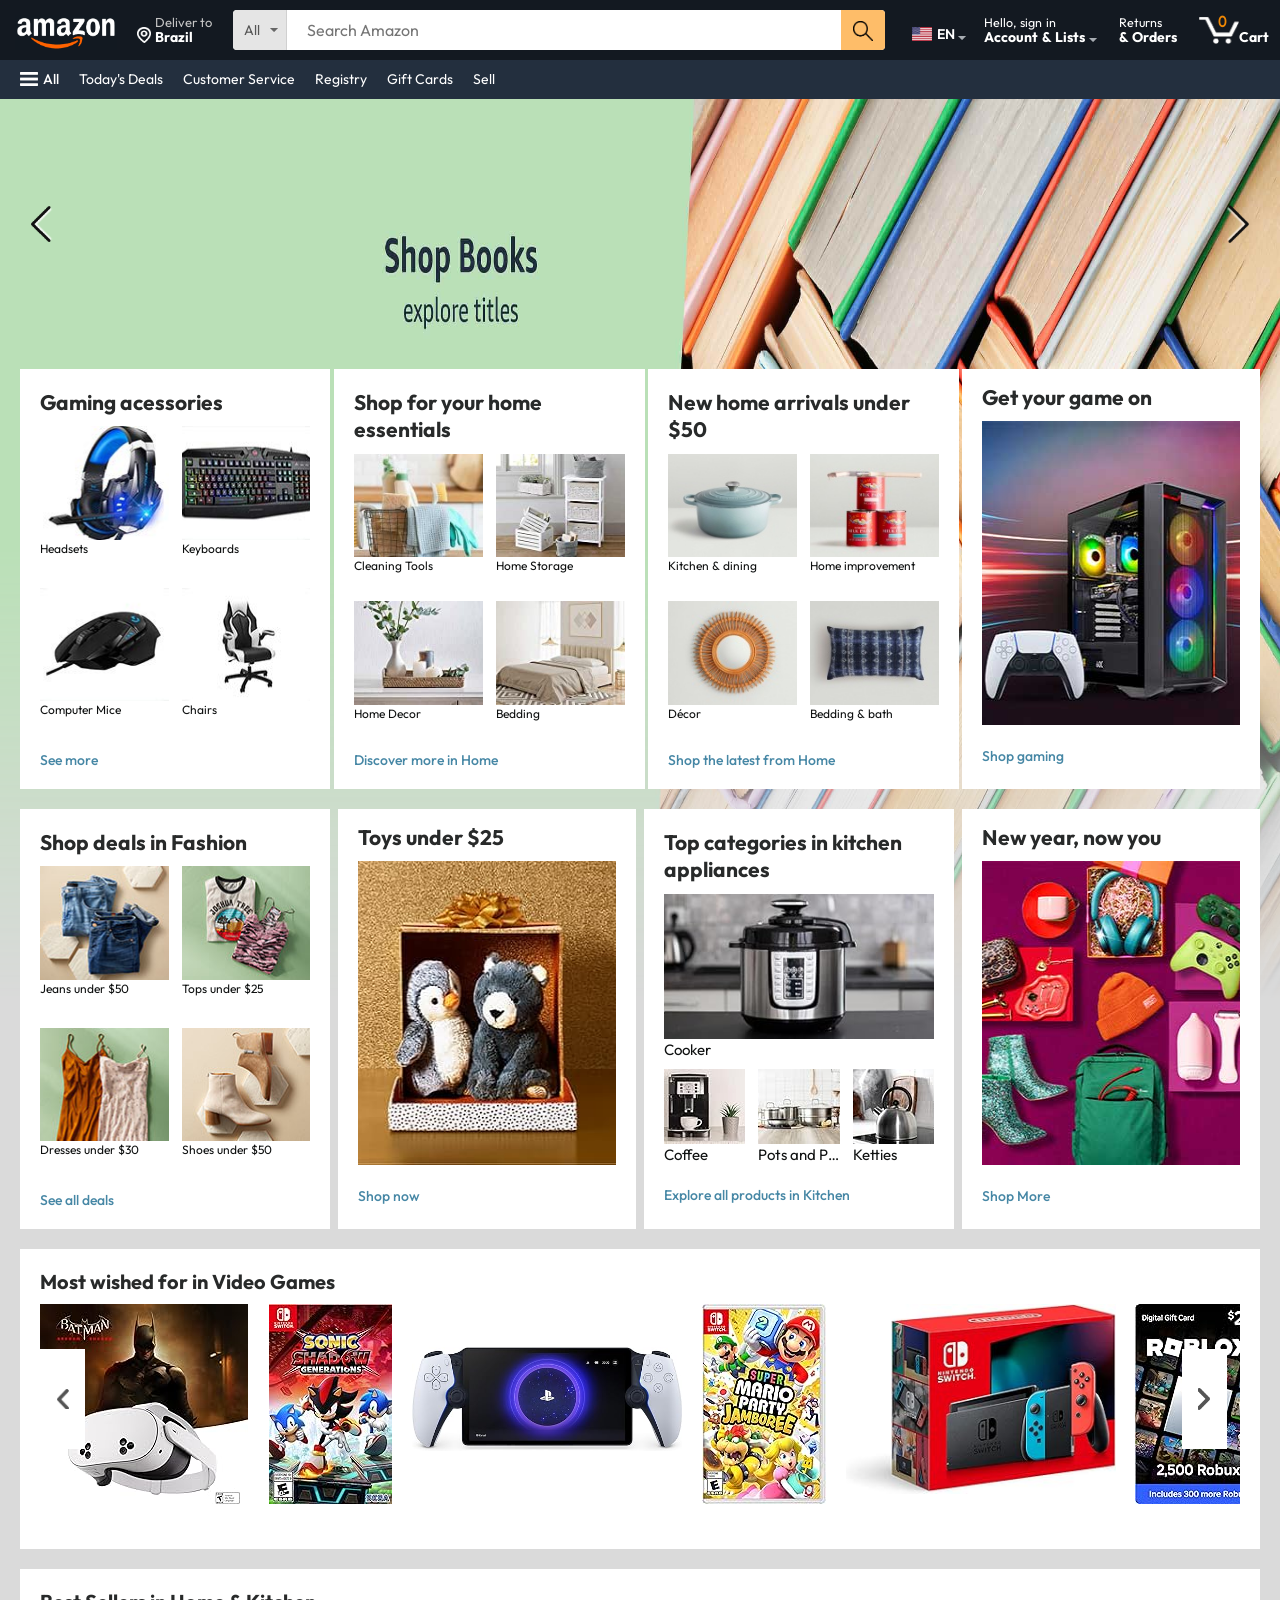
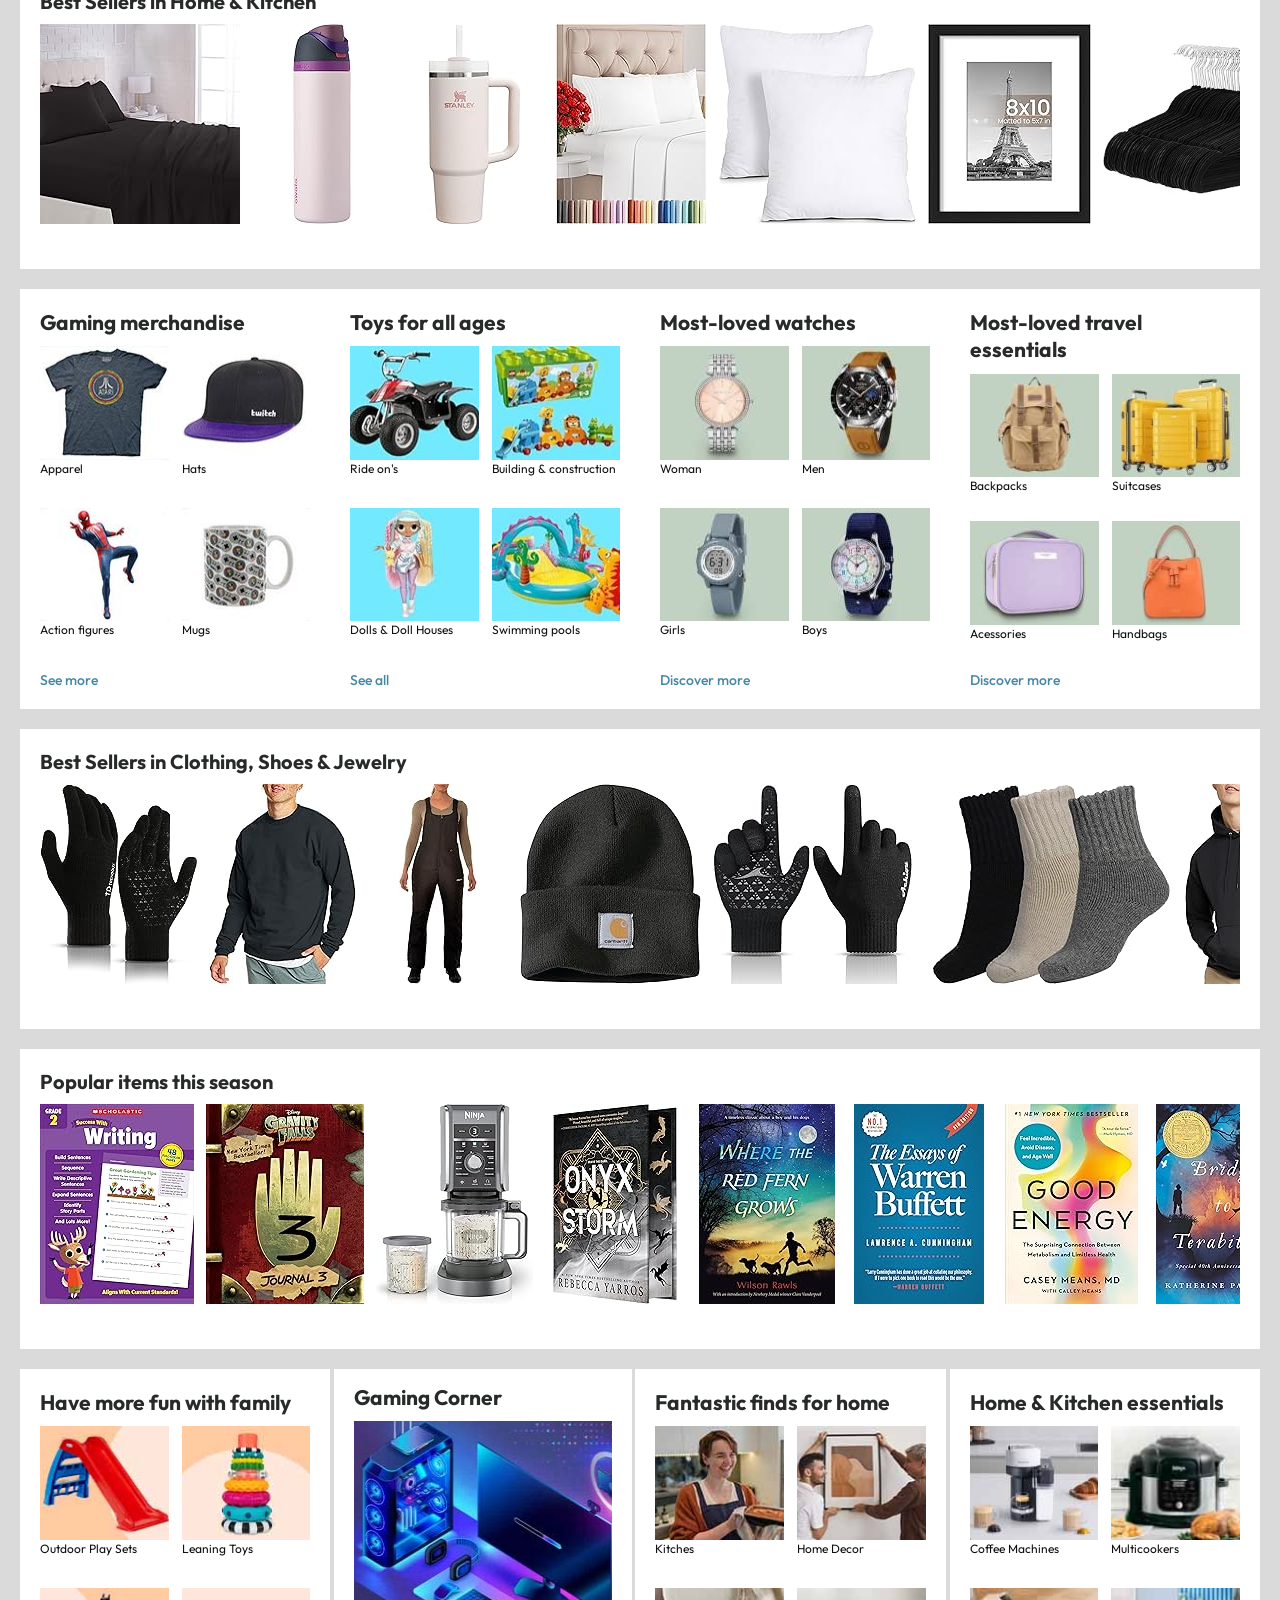
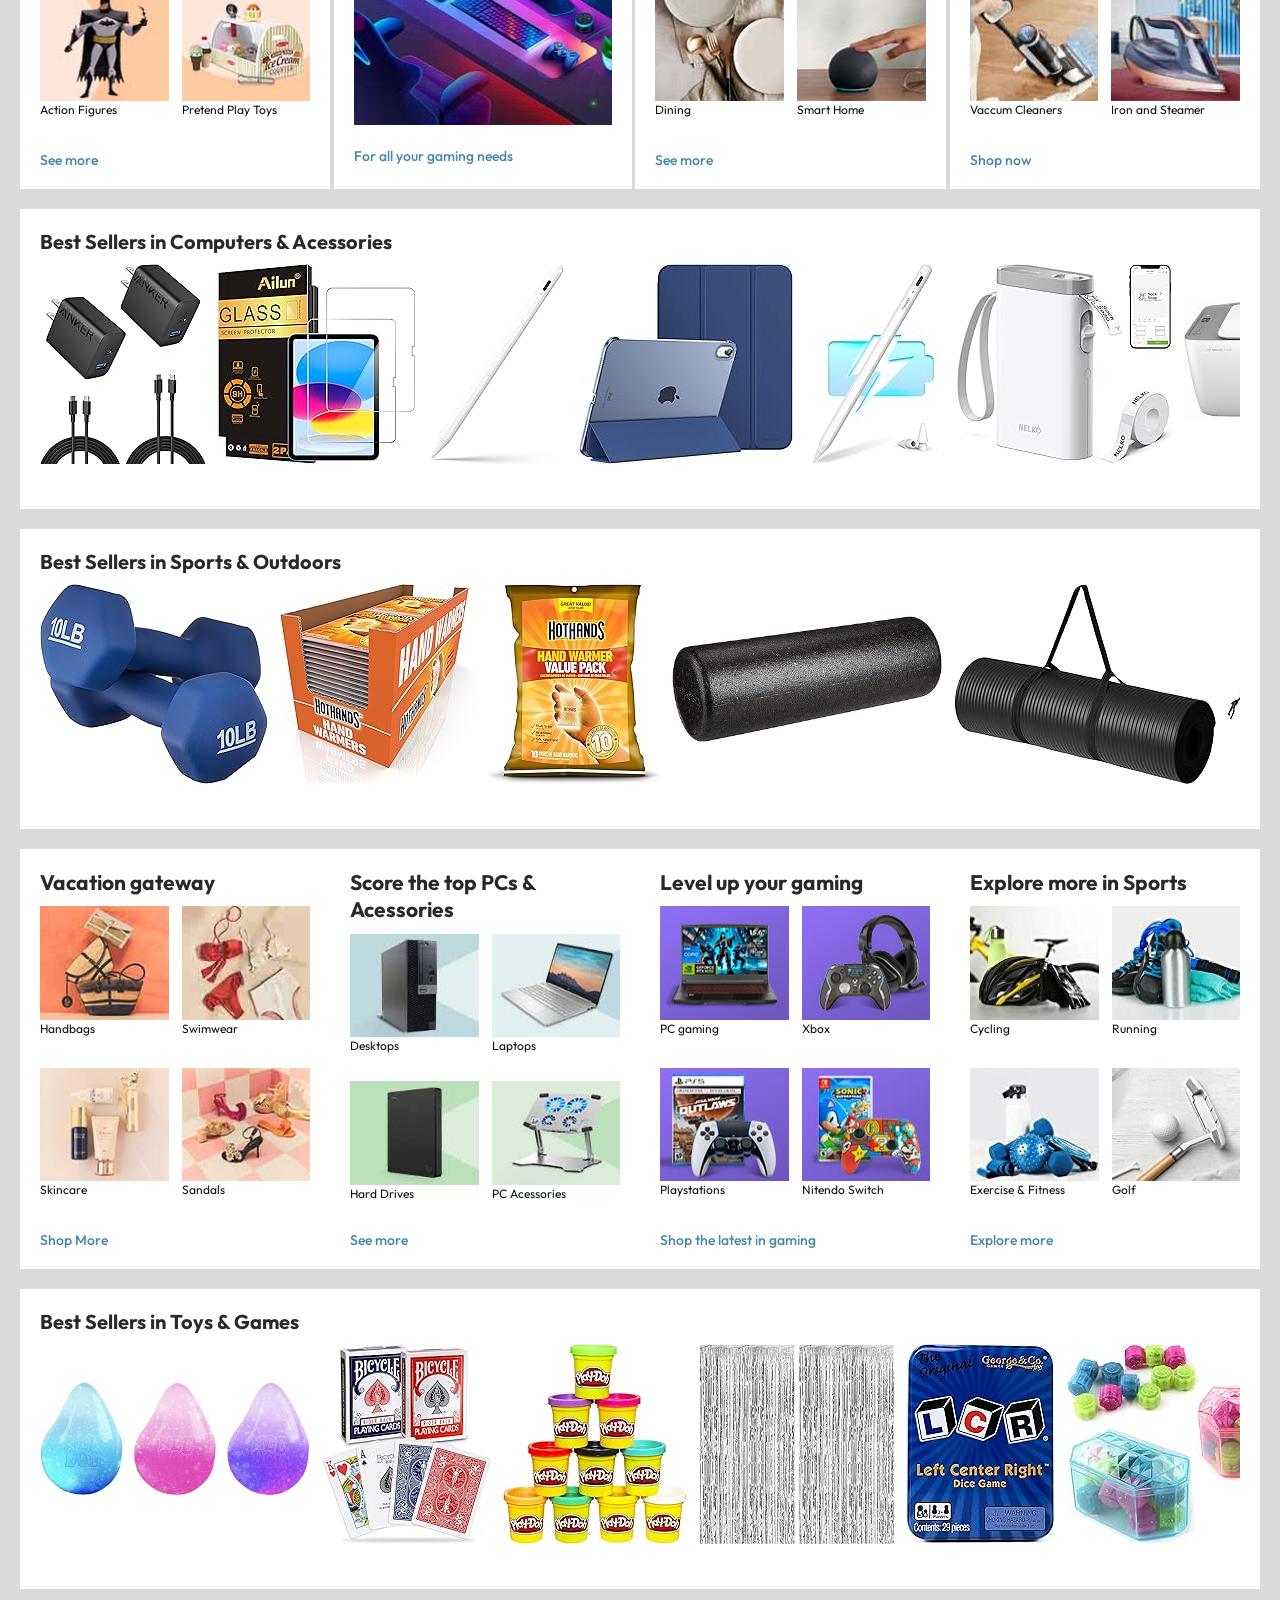
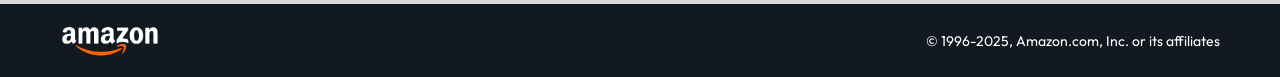
==== commit 1b157fe7: "fix: header slider width" ====
--- a/index.html
+++ b/index.html
@@ -11,7 +11,7 @@
 
 <body>
     <nav class="nav">
-        <a href="/" class="amazon-logo-container">
+        <a href="" class="amazon-logo-container">
             <img src="./assets/amazon-logo.png" class="amazon-logo" alt="">
         </a>
         <div class="country">
@@ -96,13 +96,13 @@
                 </div>
                 <div class="options">
                     <div class="first-option" id="selected">
-                        <img class="selected-circle" src="./assets/selected-circle-icon.png" alt="">
-                        <img class="unselected-circle" src="./assets/empty-circle-icon.png" alt="">
+                        <img class="selected-circle" src="./assets/selected-circle-icon.PNG" alt="">
+                        <img class="unselected-circle" src="./assets/empty-circle-icon.PNG" alt="">
                         <p>English - EN</p>
                     </div>
                     <div class="second-option" id="unselected">
-                        <img class="selected-circle" src="./assets/selected-circle-icon.png" alt="">
-                        <img class="unselected-circle" src="./assets/empty-circle-icon.png" alt="">
+                        <img class="selected-circle" src="./assets/selected-circle-icon.PNG" alt="">
+                        <img class="unselected-circle" src="./assets/empty-circle-icon.PNG" alt="">
                         <p>português - PT</p>
                     </div>
                 </div>
@@ -191,10 +191,10 @@
 
     <div class="header-slider">
         <div class="control-prev">
-            <img src="./assets/header-left-arrow-icon.png" alt="">
+            <img class="button-arrow" src="./assets/header-left-arrow-icon.png" alt="">
         </div>
         <div class="control-next">
-            <img src="./assets/header-right-arrow-icon.png" alt="">
+            <img class="button-arrow" src="./assets/header-right-arrow-icon.png" alt="">
         </div>
         <ul>
             <img src="./headers/header-1.jpg" class="header-img" alt="">
@@ -225,7 +225,7 @@
                     <p>Chairs</p>
                 </div>
             </div>
-            <a href="/">See more</a>
+            <a href="">See more</a>
         </div>
 
         <div class="box-1">
@@ -250,7 +250,7 @@
                     <p>Bedding</p>
                 </div>
             </div>
-            <a href="/">Discover more in Home</a>
+            <a href="">Discover more in Home</a>
         </div>
         <div class="box-1">
             <h3>New home arrivals under $50</h3>
@@ -274,14 +274,14 @@
                     <p>Bedding & bath</p>
                 </div>
             </div>
-            <a href="/">Shop the latest from Home</a>
+            <a href="">Shop the latest from Home</a>
         </div>
         <div class="box-2">
             <h3>Get your game on</h3>
             <div class="image-container">
                 <img src="./categories/category4-1.jpg" alt="">
             </div>
-            <a href="/">Shop gaming</a>
+            <a href="">Shop gaming</a>
         </div>
     </div>
 
@@ -308,14 +308,14 @@
                     <p>Shoes under $50</p>
                 </div>
             </div>
-            <a href="/">See all deals</a>
+            <a href="">See all deals</a>
         </div>
         <div class="box-2">
             <h3>Toys under $25</h3>
             <div class="image-container">
                 <img src="./categories/category6-1.jpg" alt="">
             </div>
-            <a href="/">Shop now</a>
+            <a href="">Shop now</a>
         </div>
         <div class="box-3">
             <h3>Top categories in kitchen appliances</h3>
@@ -339,14 +339,14 @@
                     <p>Ketties</p>
                 </div>
             </div>
-            <a href="/">Explore all products in Kitchen</a>
+            <a href="">Explore all products in Kitchen</a>
         </div>
         <div class="box-2">
             <h3>New year, now you</h3>
             <div class="image-container">
                 <img src="./categories/category8-1.jpg" alt="">
             </div>
-            <a href="/">Shop More</a>
+            <a href="">Shop More</a>
         </div>
     </div>
 
@@ -627,7 +627,7 @@
                     <p>Mugs</p>
                 </div>
             </div>
-            <a href="/">See more</a>
+            <a href="">See more</a>
         </div>
 
         <div class="box-1" id="id2">
@@ -652,7 +652,7 @@
                     <p>Swimming pools</p>
                 </div>
             </div>
-            <a href="/">See all</a>
+            <a href="">See all</a>
         </div>
 
         <div class="box-1" id="id2">
@@ -677,7 +677,7 @@
                     <p>Boys</p>
                 </div>
             </div>
-            <a href="/">Discover more</a>
+            <a href="">Discover more</a>
         </div>
 
         <div class="box-1">
@@ -702,7 +702,7 @@
                     <p>Handbags</p>
                 </div>
             </div>
-            <a href="/">Discover more</a>
+            <a href="">Discover more</a>
         </div>
     </div>
 
@@ -1033,7 +1033,7 @@
                     <p>Pretend Play Toys</p>
                 </div>
             </div>
-            <a href="/">See more</a>
+            <a href="">See more</a>
         </div>
 
         <div class="box-2">
@@ -1041,7 +1041,7 @@
             <div class="image-container">
                 <img src="./categories/category14-1.jpg" alt="">
             </div>
-            <a href="/">For all your gaming needs</a>
+            <a href="">For all your gaming needs</a>
         </div>
 
         <div class="box-1" id="id2">
@@ -1066,7 +1066,7 @@
                     <p>Smart Home</p>
                 </div>
             </div>
-            <a href="/">See more</a>
+            <a href="">See more</a>
         </div>
 
         <div class="box-1" id="id2">
@@ -1091,7 +1091,7 @@
                     <p>Iron and Steamer</p>
                 </div>
             </div>
-            <a href="/">Shop now</a>
+            <a href="">Shop now</a>
         </div>
     </div>
 
@@ -1377,7 +1377,7 @@
                     <p>Sandals</p>
                 </div>
             </div>
-            <a href="/">Shop More</a>
+            <a href="">Shop More</a>
         </div>
 
         <div class="box-1" id="id2">
@@ -1402,7 +1402,7 @@
                     <p>PC Acessories</p>
                 </div>
             </div>
-            <a href="/">See more</a>
+            <a href="">See more</a>
         </div>
 
         <div class="box-1" id="id2">
@@ -1427,7 +1427,7 @@
                     <p>Nitendo Switch</p>
                 </div>
             </div>
-            <a href="/">Shop the latest in gaming</a>
+            <a href="">Shop the latest in gaming</a>
         </div>
 
         <div class="box-1" id="id2">
@@ -1452,7 +1452,7 @@
                     <p>Golf</p>
                 </div>
             </div>
-            <a href="/">Explore more</a>
+            <a href="">Explore more</a>
         </div>
     </div>
 
--- a/main.css
+++ b/main.css
@@ -677,14 +677,12 @@
 }
 
 .header-slider ul img {
-    width: 111.75%;
-    margin-left: -5.875%;
+    width: 100%;
 }
 
 .header-slider div {
     display: flex;
     position: absolute;
-    top: 16.5%;
     z-index: 1;
     width: 84px;
     height: 250px;
@@ -692,7 +690,7 @@
     cursor: pointer;
 }
 
-.header-slider img {
+.header-slider .button-arrow {
     width: 22px;
     align-self: center;
     margin: auto;
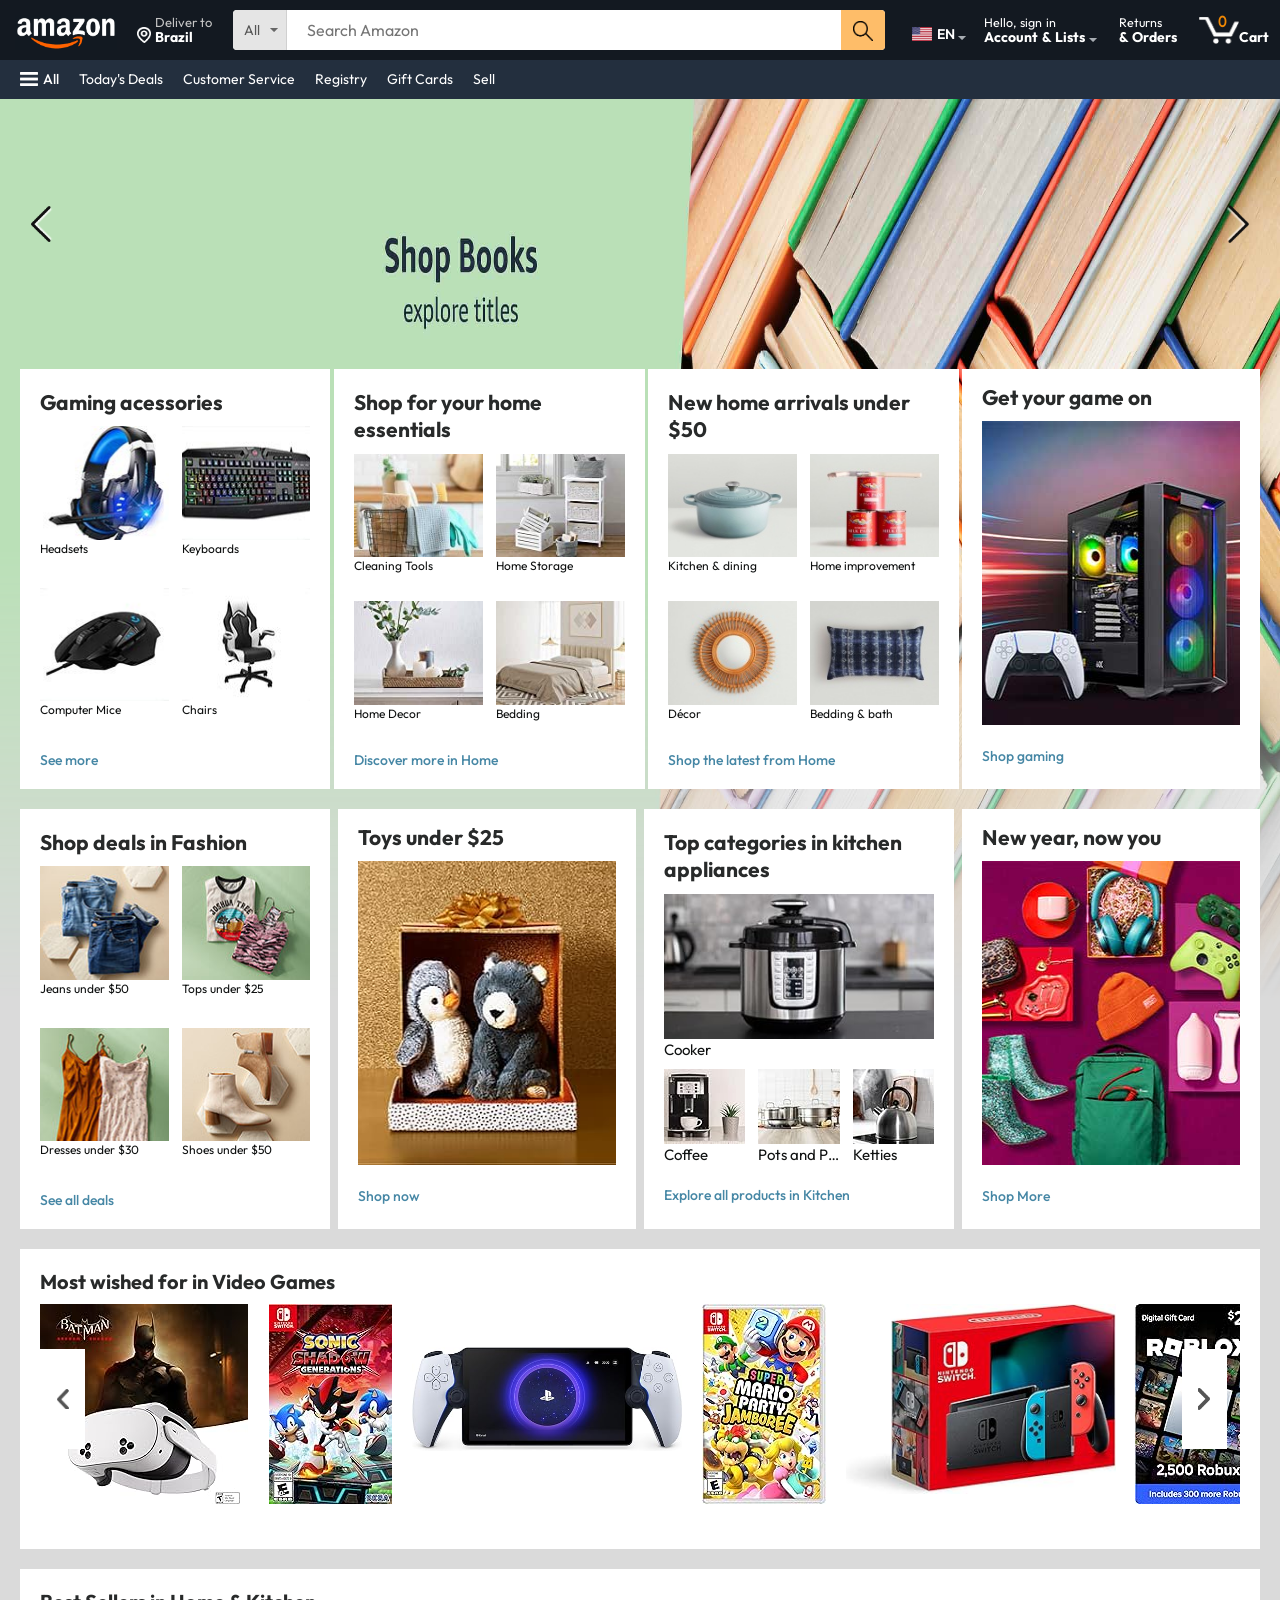
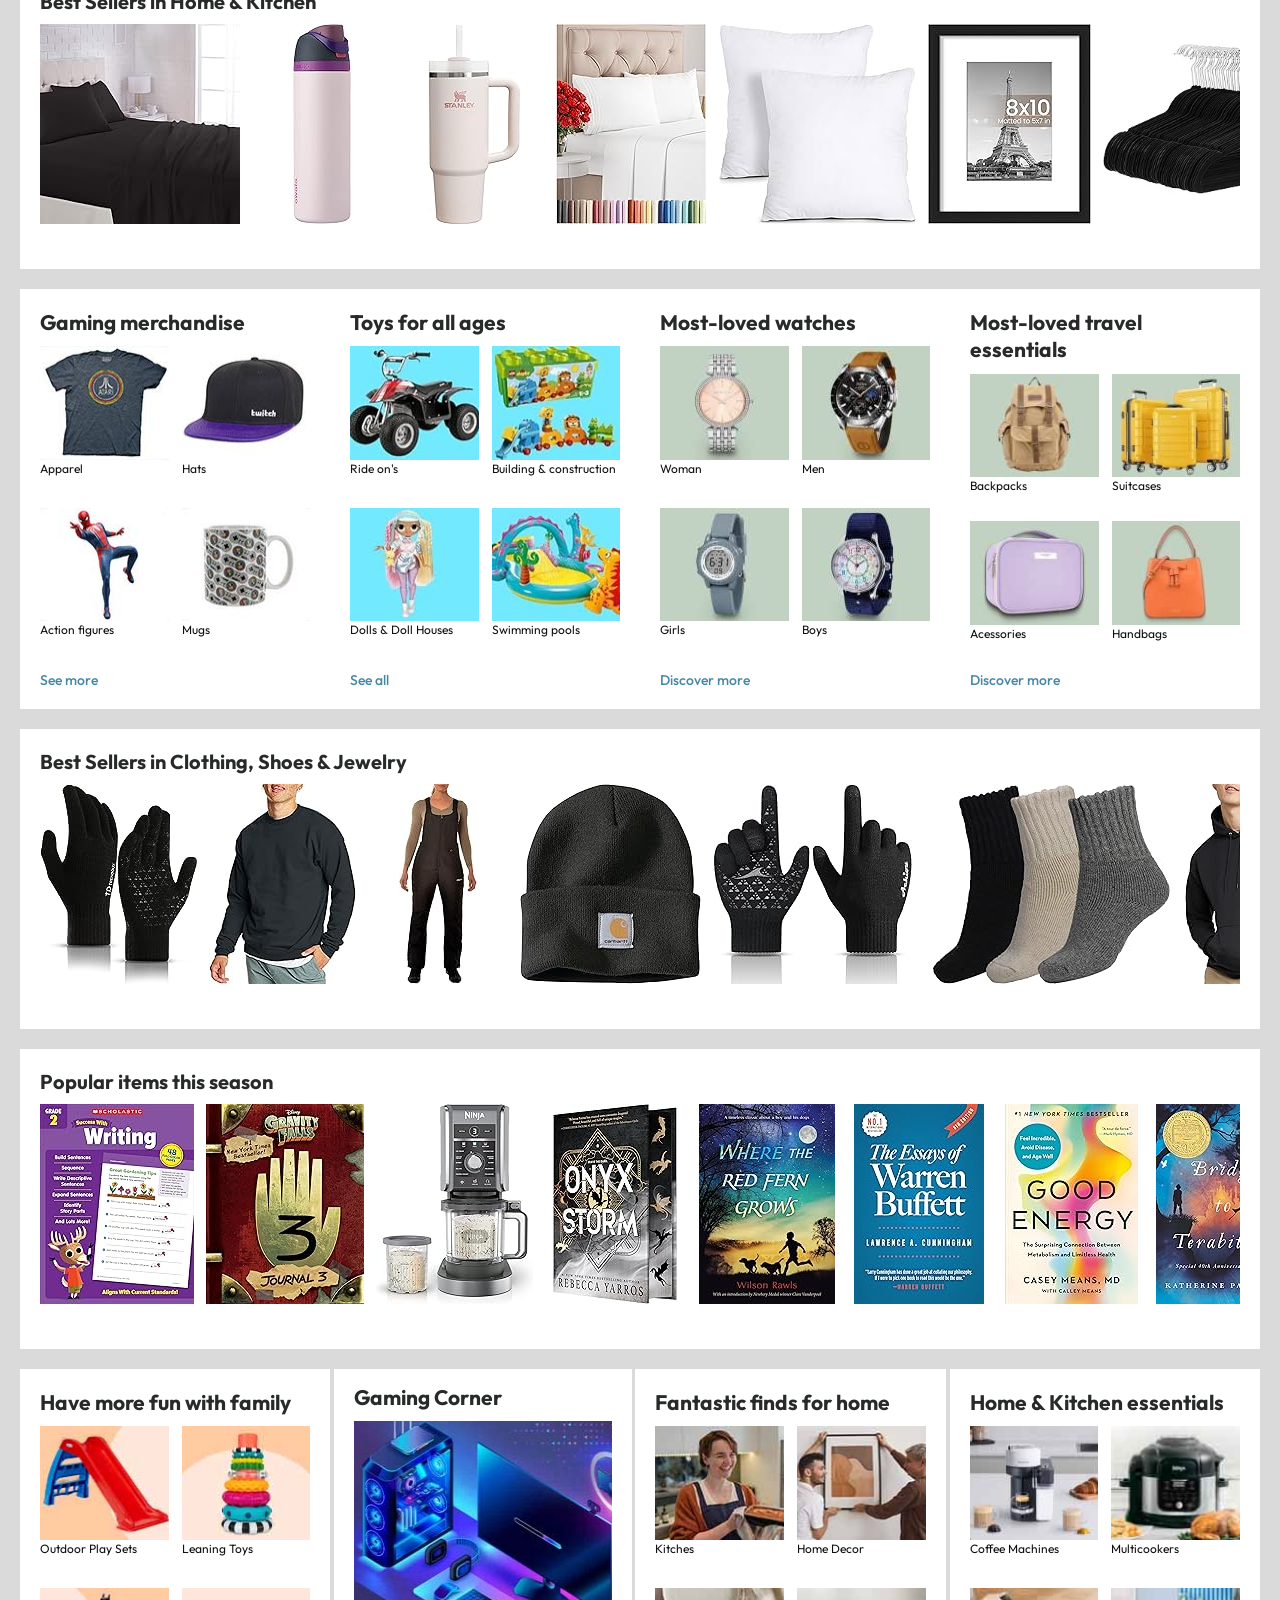
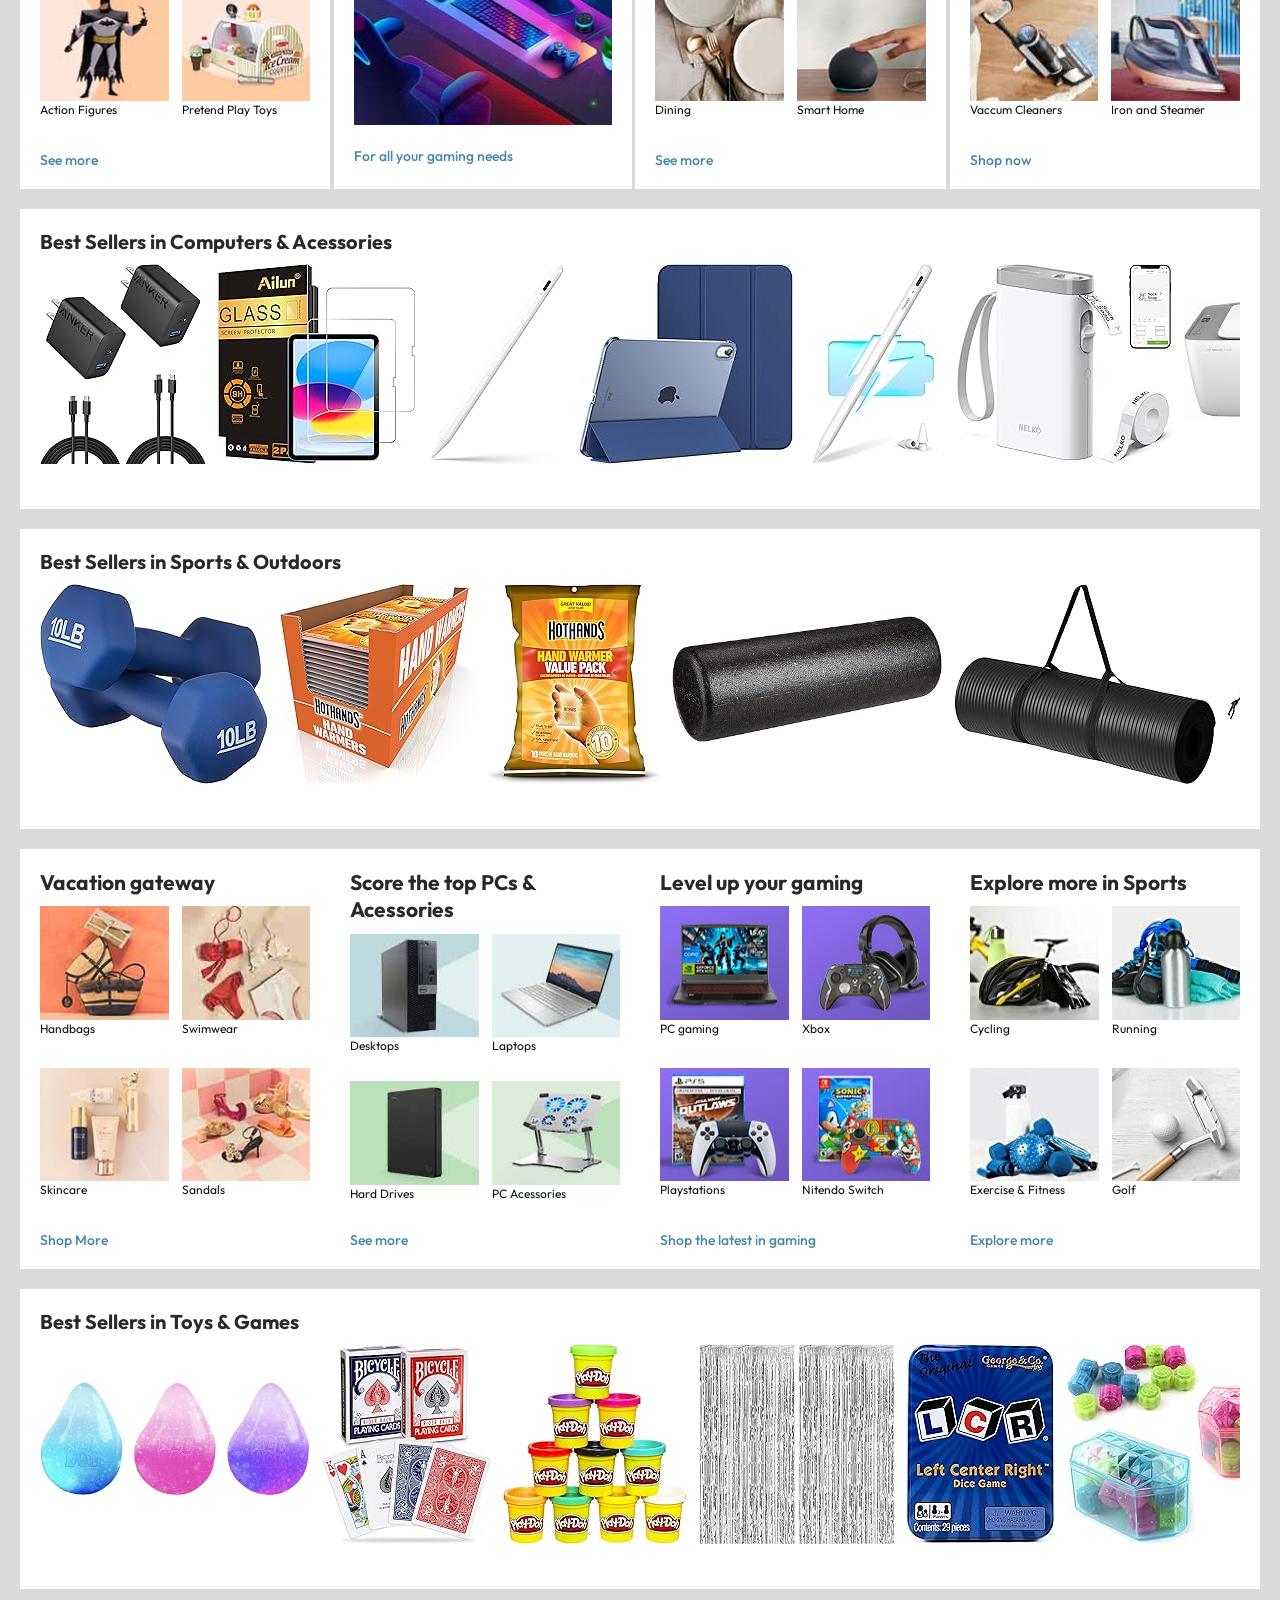
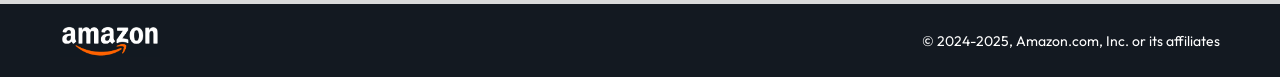
==== commit cff370a3: "feat: change footer text" ====
--- a/index.html
+++ b/index.html
@@ -1625,7 +1625,7 @@
 
     <footer>
         <img src="./assets/amazon-logo.png" width="100" alt="">
-        <p>© 1996-2025, Amazon.com, Inc. or its affiliates</p>
+        <p>© 2024-2025, Amazon.com, Inc. or its affiliates</p>
     </footer>
 
 
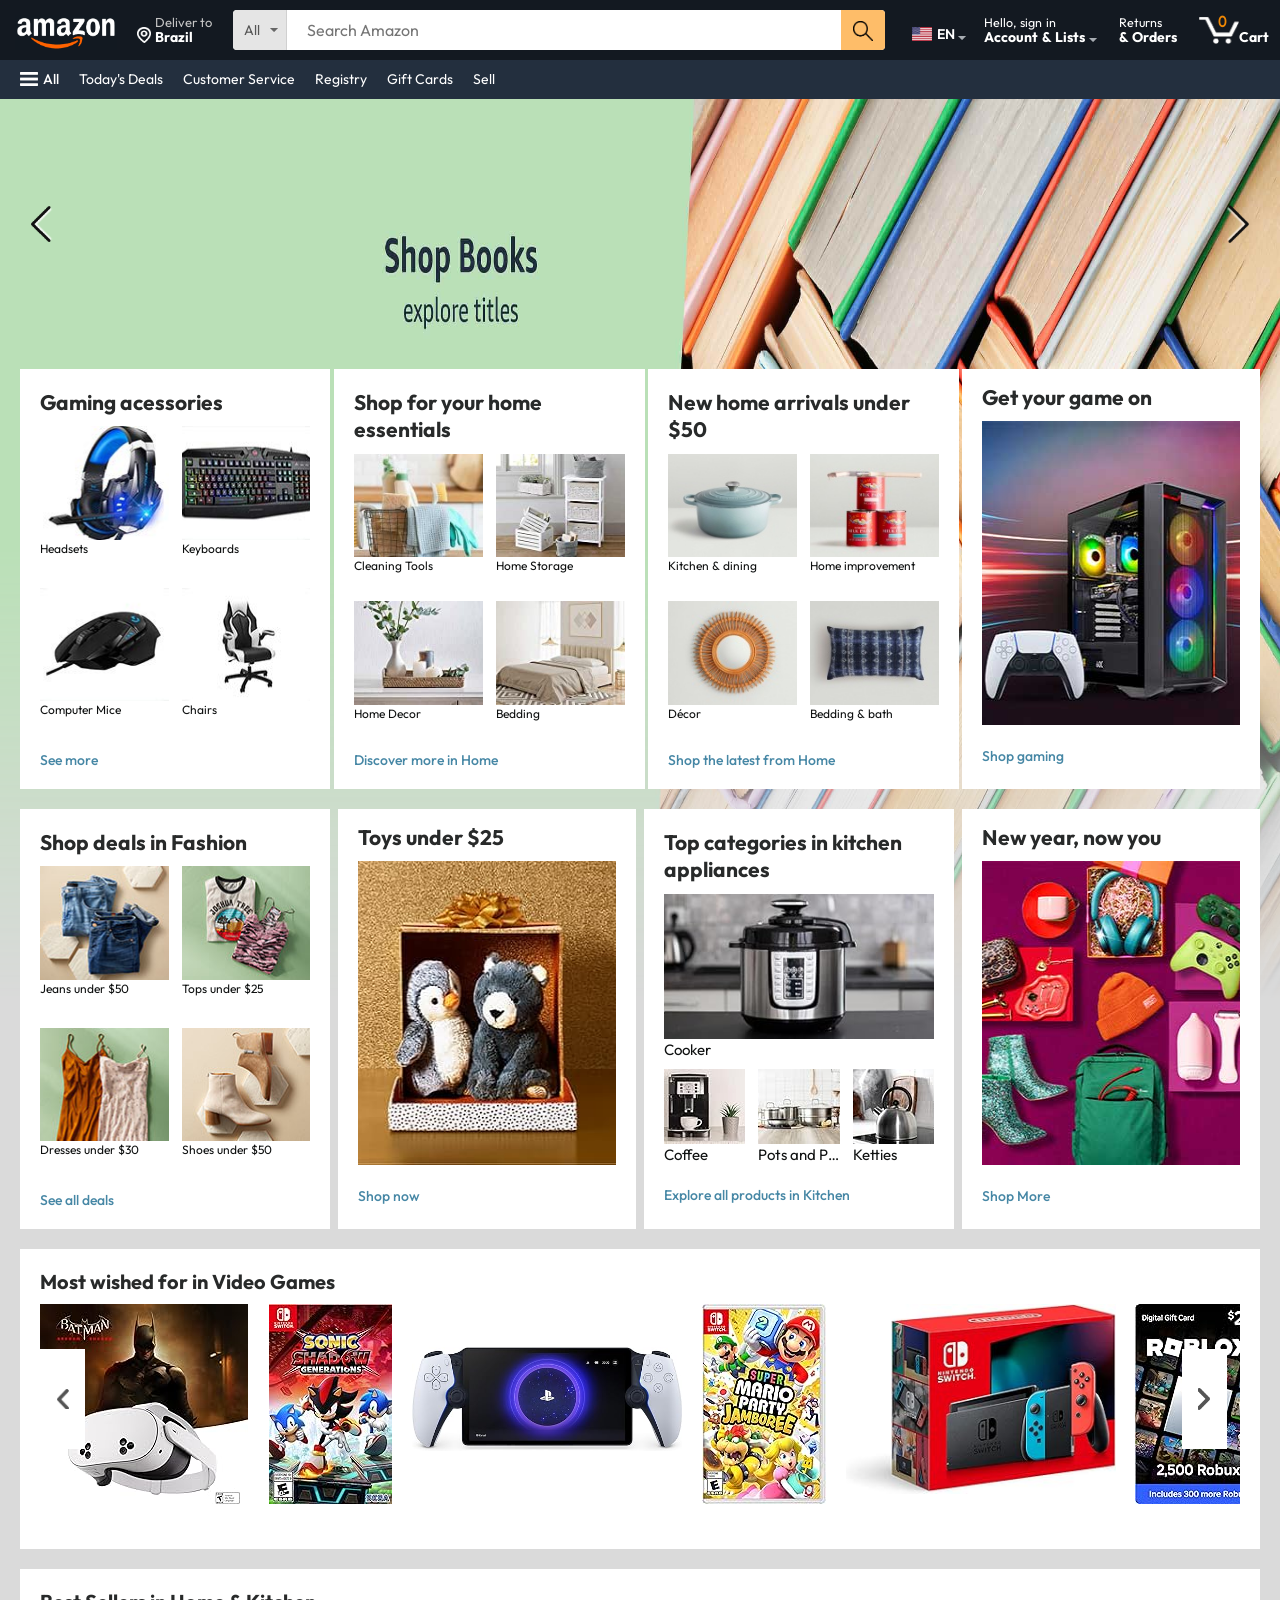
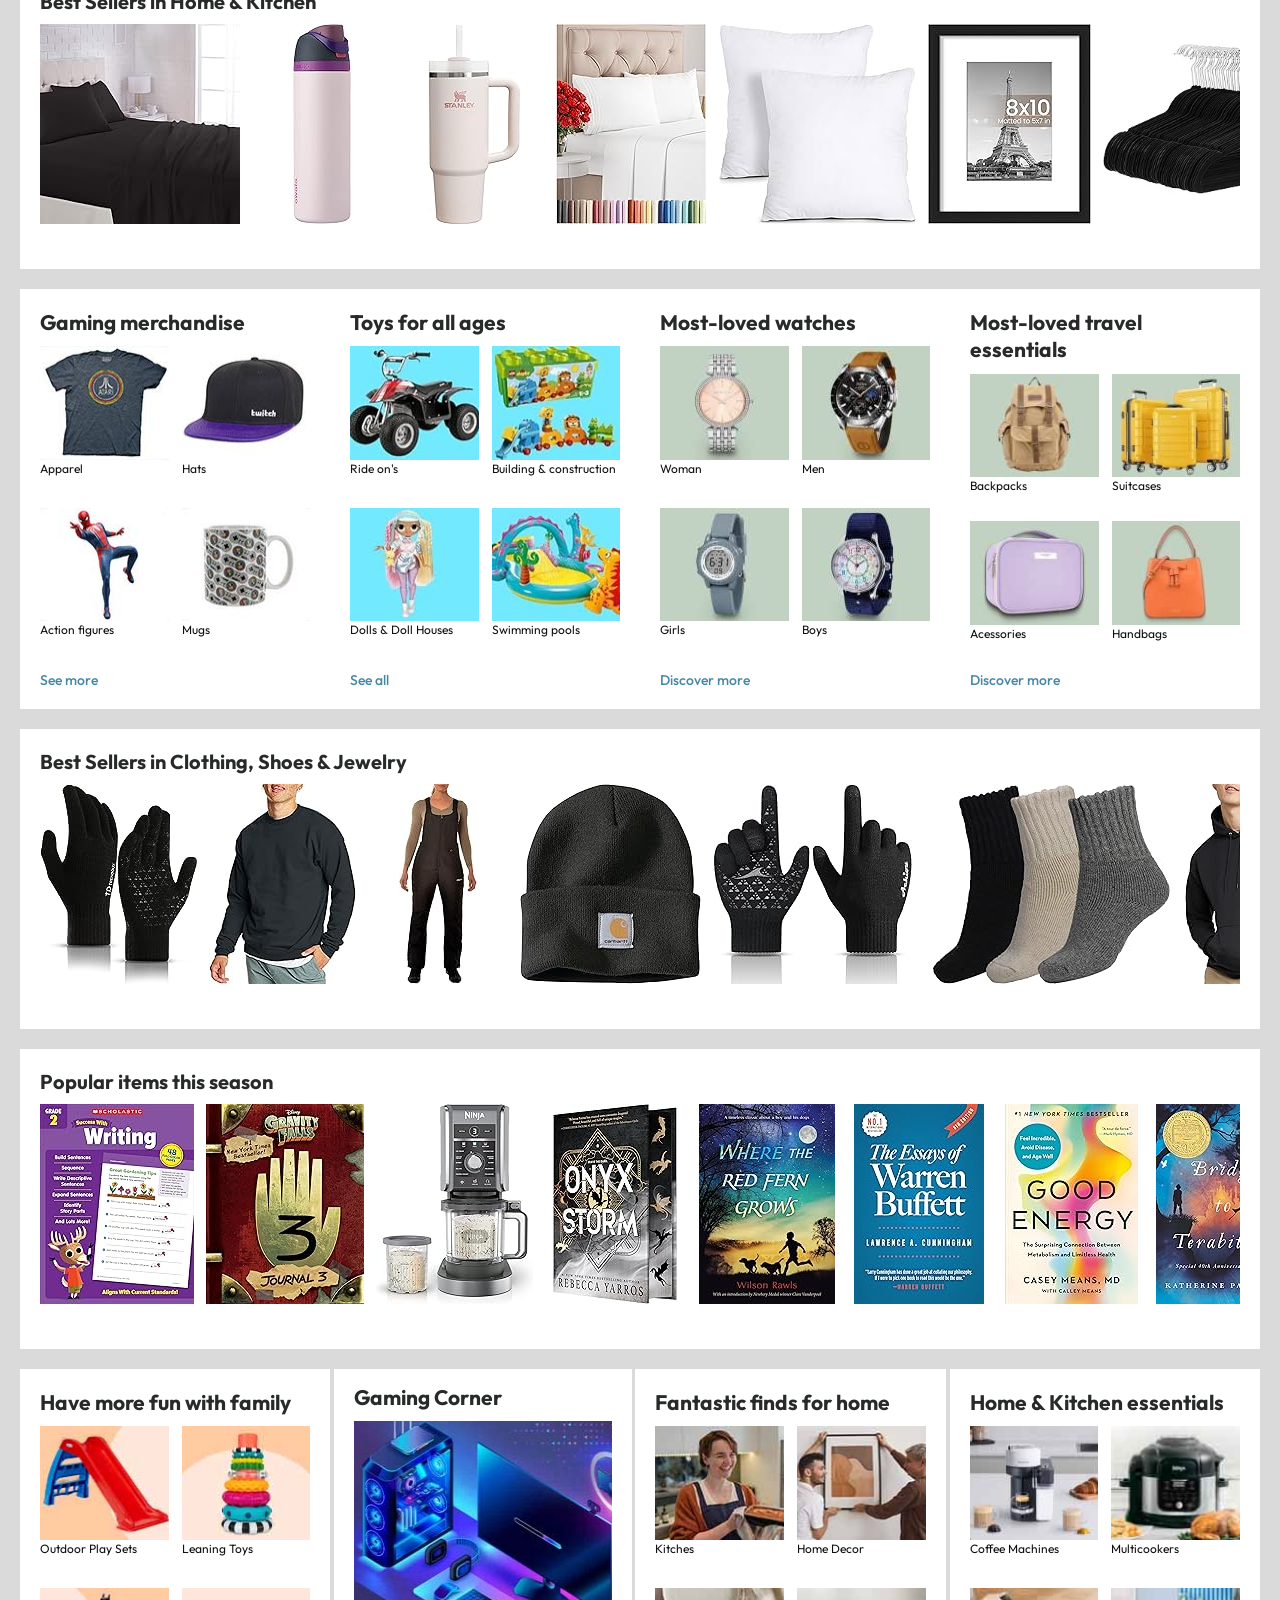
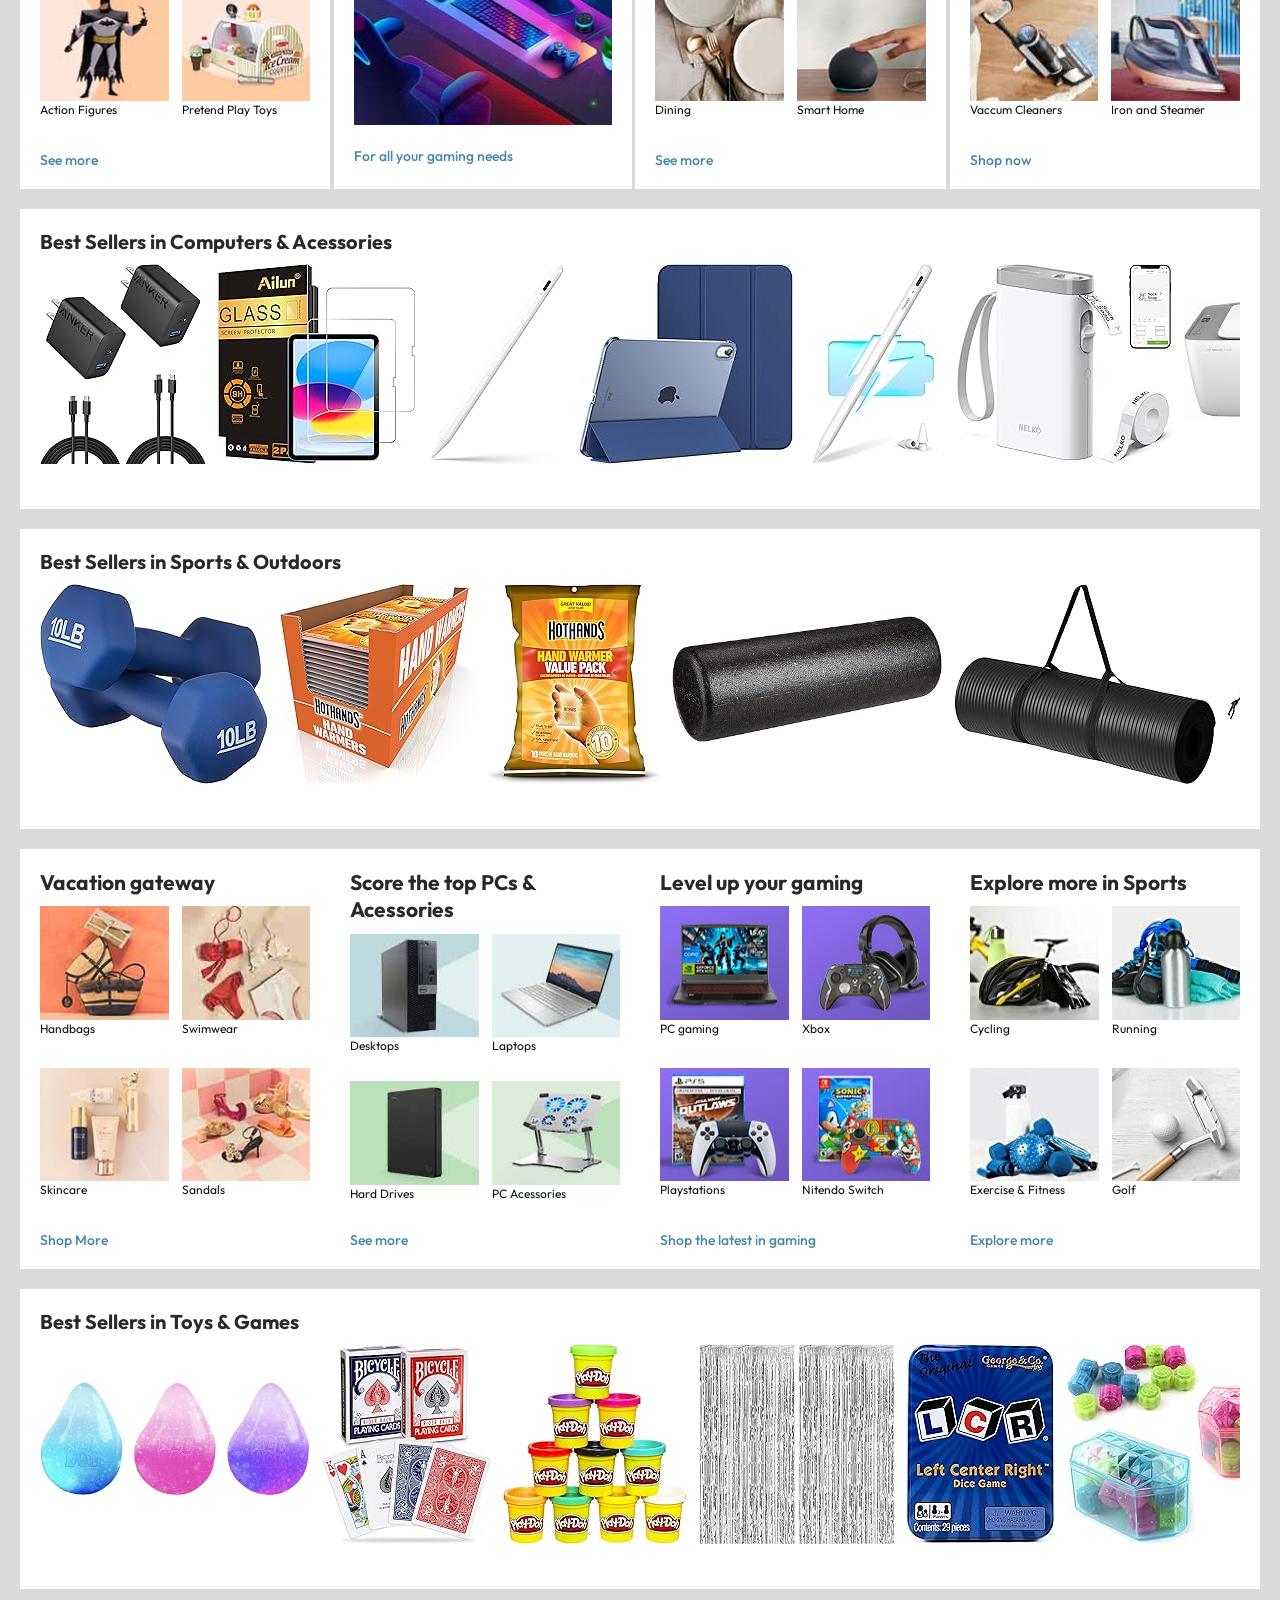
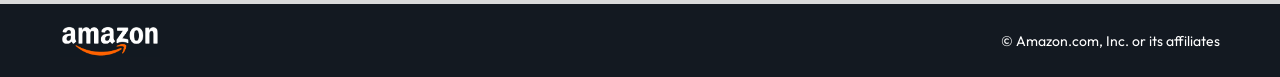
==== commit 67e22479: "feat: change footer" ====
--- a/index.html
+++ b/index.html
@@ -1625,7 +1625,7 @@
 
     <footer>
         <img src="./assets/amazon-logo.png" width="100" alt="">
-        <p>© 2024-2025, Amazon.com, Inc. or its affiliates</p>
+        <p>© Amazon.com, Inc. or its affiliates</p>
     </footer>
 
 
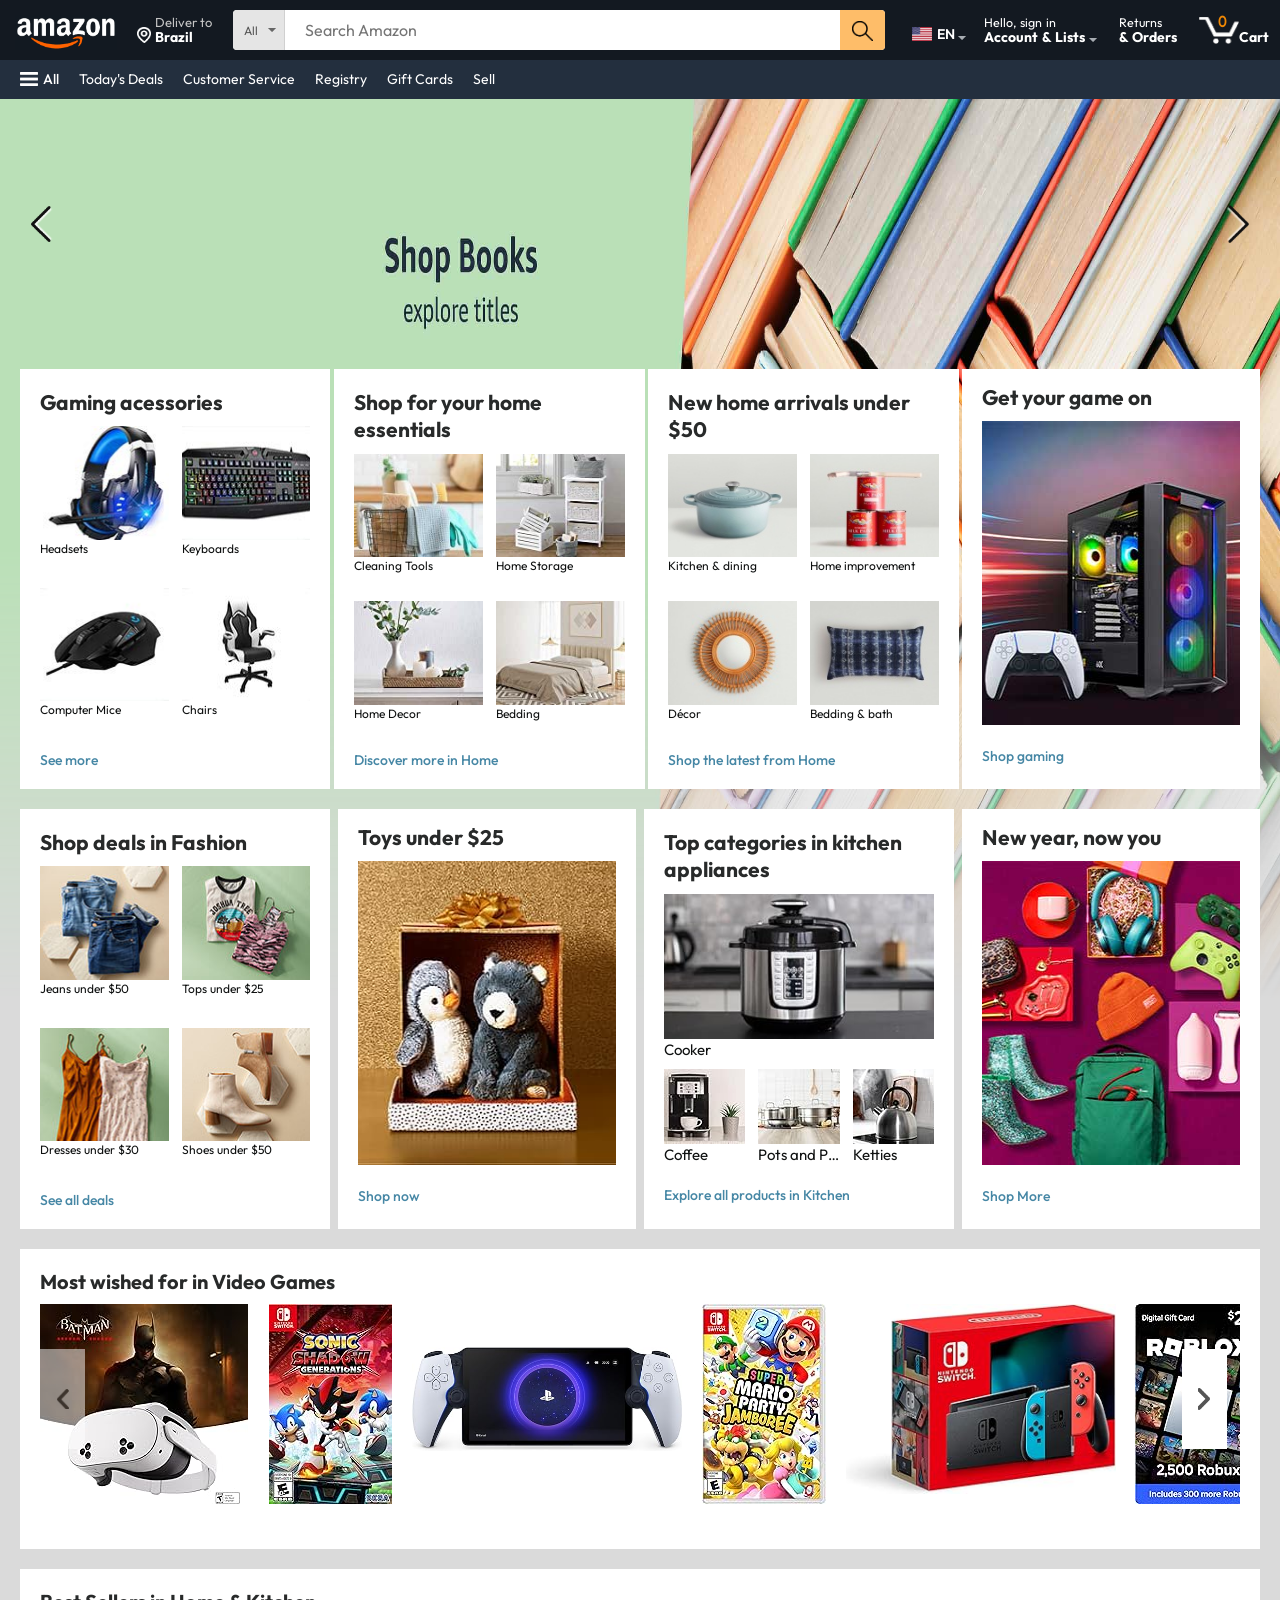
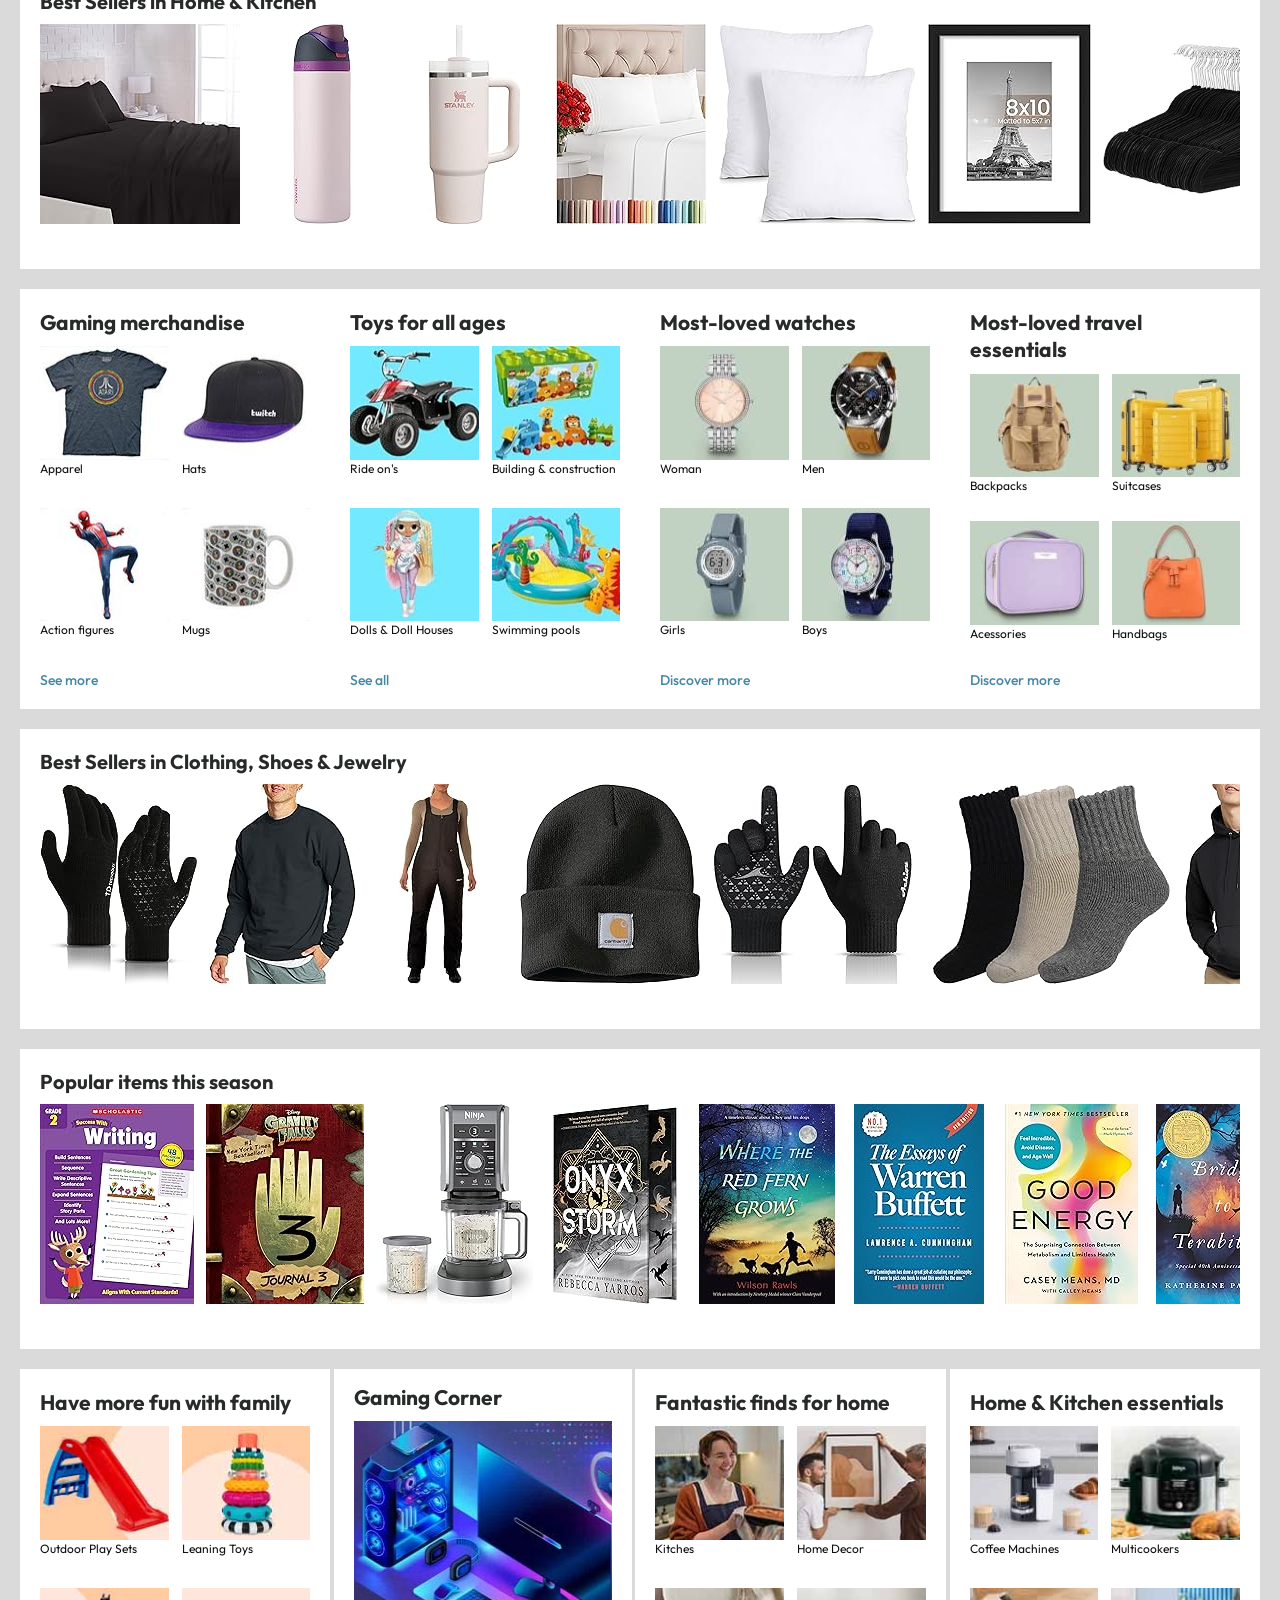
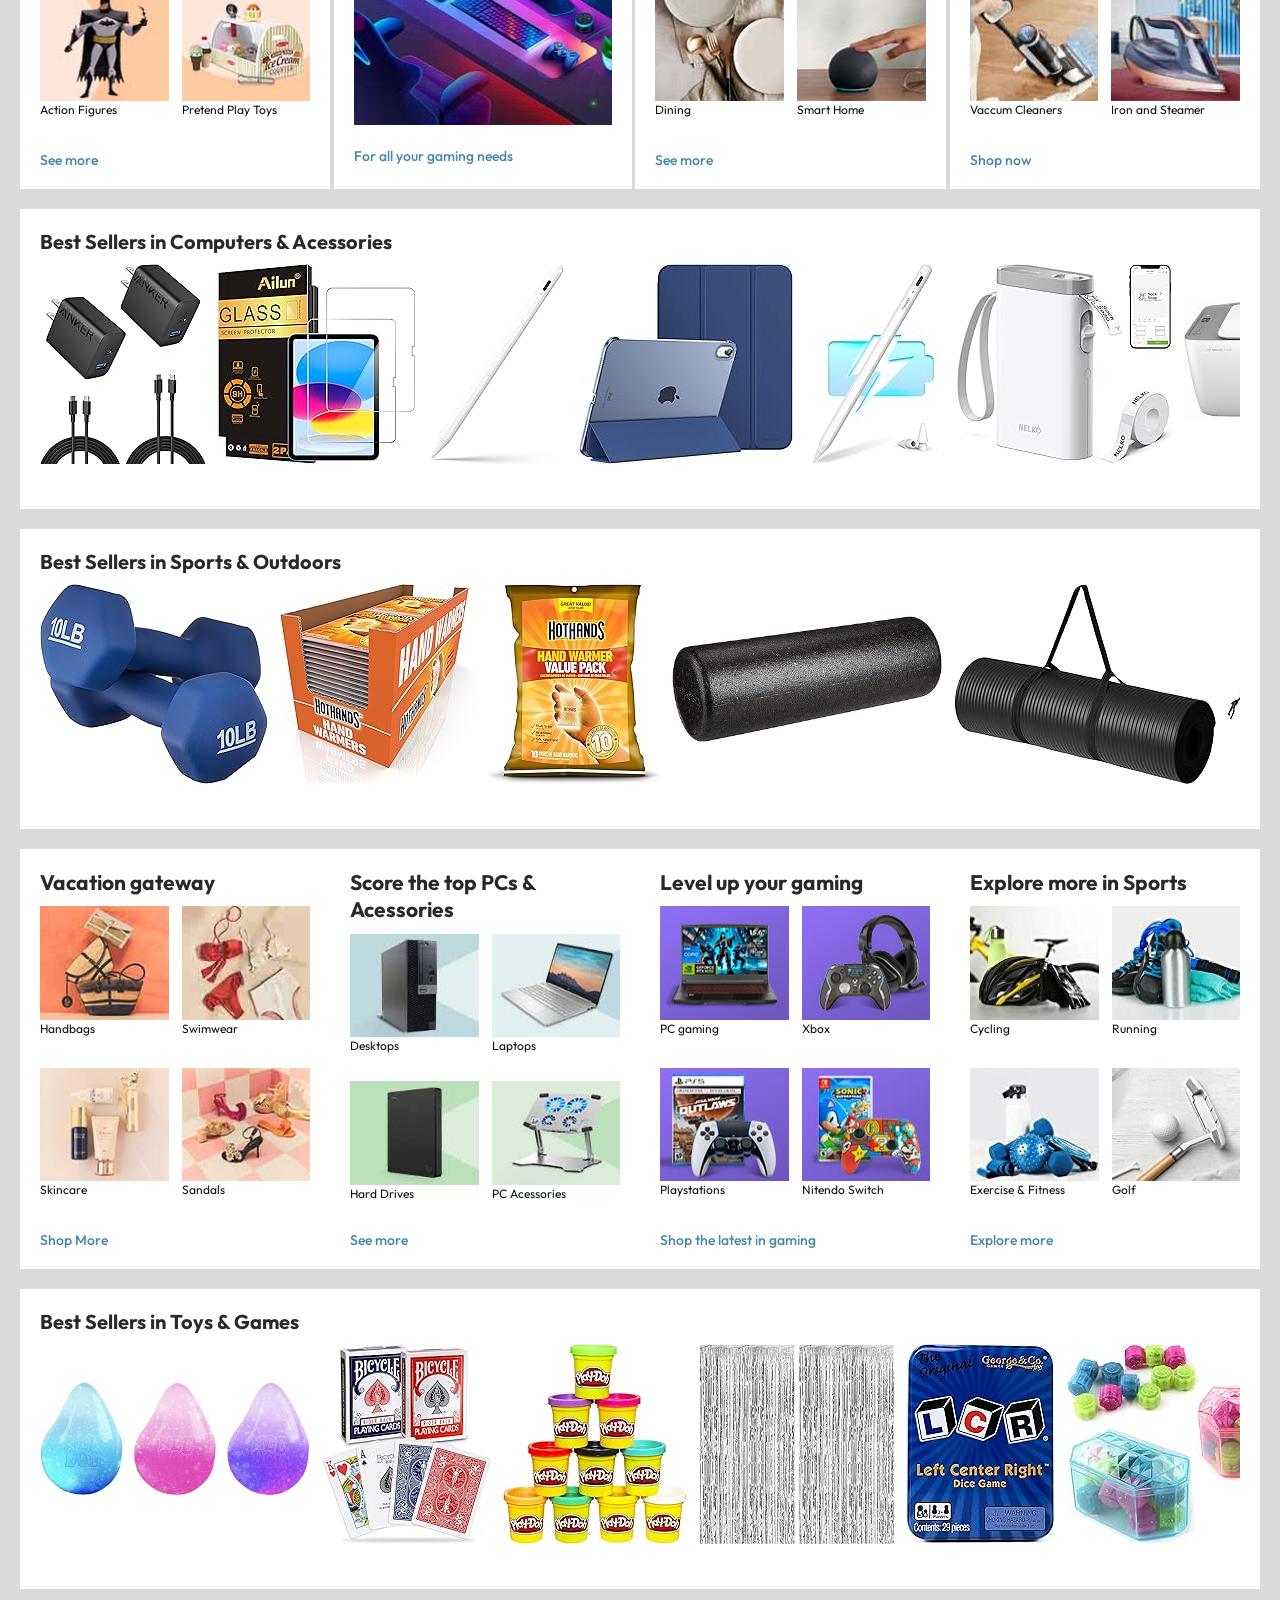
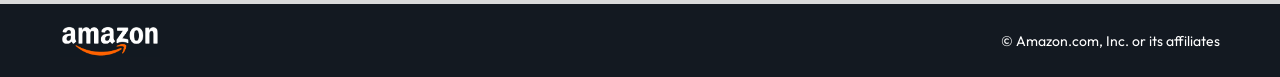
==== commit cb220c3f: "feat: change footer" ====
--- a/index.html
+++ b/index.html
@@ -5,17 +5,17 @@
     <meta charset="UTF-8">
     <meta name="viewport" content="width=device-width, inicial-scale=1.0">
     <title>Amazon.com. Spend less. Smile more.</title>
-    <link rel="stylesheet" href="main.css">
-    <link rel="shortcut icon" type="image/x-icon" href="./assets/favicon.ico" />
+    <link rel="stylesheet" href="./styles/menu.css">
+    <link rel="shortcut icon" type="image/x-icon" href="./assets/icons/favicon.ico" />
 </head>
 
 <body>
     <nav class="nav">
         <a href="" class="amazon-logo-container">
-            <img src="./assets/amazon-logo.png" class="amazon-logo" alt="">
+            <img src="./assets/icons/amazon-logo.png" class="amazon-logo" alt="">
         </a>
         <div class="country">
-            <img src="./assets/location-icon.png" class="location-icon" alt="">
+            <img src="./assets/icons/location-icon.png" class="location-icon" alt="">
             <div>
                 <p lang="en">Deliver to</p>
                 <p lang="pt" id="hidden">Entregar para</p>
@@ -28,7 +28,7 @@
                 <div class="button">
                     <p lang="en">All</p>
                     <p lang="pt" id="hidden">Todos</p>
-                    <img src="./assets/dropdown-icon-dark-gray.png" class="nav-dropdown-icon" alt="">
+                    <img src="./assets/icons/dropdown-icon-dark-gray.png" class="nav-dropdown-icon" alt="">
                 </div>
                 <div class="dropdown-content">
                     <div>
@@ -79,30 +79,30 @@
             </div>
             <input type="text" class="input" placeholder="Search Amazon">
             <div class="search-button">
-                <img src="./assets/search-icon.png" class="search-icon" alt="">
+                <img src="./assets/icons/search-icon.png" class="search-icon" alt="">
             </div>
         </div>
         <div class="language">
             <div class="button">
-                <img src="./assets/us-flag-icon.png" class="flag-icon" alt="">
+                <img src="./assets/icons/us-flag-icon.png" class="flag-icon" alt="">
                 <p>EN</p>
-                <img src="./assets/dropdown-icon-light-gray.png" class="dropdown-icon" alt="">
+                <img src="./assets/icons/dropdown-icon-light-gray.png" class="dropdown-icon" alt="">
             </div>
             <div class="dropdown-content">
-                <img class="text-box-triangle" src="./assets/text-box-triangle-icon.png" alt="">
+                <img class="text-box-triangle" src="./assets/icons/text-box-triangle-icon.png" alt="">
                 <div class="language-title">
                     <h3>Change language</h3>
                     <a href="">Learn more</a>
                 </div>
                 <div class="options">
                     <div class="first-option" id="selected">
-                        <img class="selected-circle" src="./assets/selected-circle-icon.PNG" alt="">
-                        <img class="unselected-circle" src="./assets/empty-circle-icon.PNG" alt="">
+                        <img class="selected-circle" src="./assets/icons/selected-circle-icon.png" alt="">
+                        <img class="unselected-circle" src="./assets/icons/empty-circle-icon.png" alt="">
                         <p>English - EN</p>
                     </div>
                     <div class="second-option" id="unselected">
-                        <img class="selected-circle" src="./assets/selected-circle-icon.PNG" alt="">
-                        <img class="unselected-circle" src="./assets/empty-circle-icon.PNG" alt="">
+                        <img class="selected-circle" src="./assets/icons/selected-circle-icon.png" alt="">
+                        <img class="unselected-circle" src="./assets/icons/empty-circle-icon.png" alt="">
                         <p>português - PT</p>
                     </div>
                 </div>
@@ -116,7 +116,7 @@
                 </div>
                 <div class="country">
                     <div class="country-flag">
-                        <img src="./assets/us-flag-icon.png" alt="">
+                        <img src="./assets/icons/us-flag-icon.png" alt="">
                         <p>You are shopping on</p>
                     </div>
                     <p>Amazon.com</p>
@@ -130,11 +130,11 @@
             <div class="button">
                 <p>Hello, sign in</p>
                 <h1>Account & Lists
-                    <img src="./assets/dropdown-icon-light-gray.png" class="nav-text-dropdown-icon" alt="">
+                    <img src="./assets/icons/dropdown-icon-light-gray.png" class="nav-text-dropdown-icon" alt="">
                 </h1>
             </div>
             <div class="dropdown-content">
-                <img src="./assets/text-box-triangle-icon.png" class="text-box-triangle" alt="">
+                <img src="./assets/icons/text-box-triangle-icon.png" class="text-box-triangle" alt="">
                 <div class="row-1">
                     <input type="button" class="button" value="Sign in" onclick="buttonSignInOnClick()">
                     <div class="new-customer-text">
@@ -172,14 +172,14 @@
         </div>
         <a href="" class="cart">
             <p class="item-count">0</p>
-            <img src="./assets/cart-icon.png" class="cart-icon" alt="">
+            <img src="./assets/icons/cart-icon.png" class="cart-icon" alt="">
             <h4>Cart</h4>
         </a>
     </nav>
 
     <div class="nav-bottom">
         <div class="icon-label">
-            <img src="./assets/menu-icon.png" class="nav-menu-icon" alt="">
+            <img src="./assets/icons/menu-icon.png" class="nav-menu-icon" alt="">
             <p>All</p>
         </div>
         <p class="label">Today's Deals</p>
@@ -191,14 +191,14 @@
 
     <div class="header-slider">
         <div class="control-prev">
-            <img class="button-arrow" src="./assets/header-left-arrow-icon.png" alt="">
+            <img class="button-arrow" src="./assets/icons/header-left-arrow-icon.png" alt="">
         </div>
         <div class="control-next">
-            <img class="button-arrow" src="./assets/header-right-arrow-icon.png" alt="">
+            <img class="button-arrow" src="./assets/icons/header-right-arrow-icon.png" alt="">
         </div>
         <ul>
-            <img src="./headers/header-1.jpg" class="header-img" alt="">
-            <img src="./headers/header-2.jpg" class="header-img" alt="">
+            <img src="./assets/headers/header-1.jpg" class="header-img" alt="">
+            <img src="./assets/headers/header-2.jpg" class="header-img" alt="">
         </ul>
     </div>
 
@@ -207,21 +207,21 @@
             <h3>Gaming acessories</h3>
             <div class="row-1">
                 <div class="item">
-                    <img src="./categories/category1-1.jpg" alt="">
+                    <img src="./assets/categories/category1-1.jpg" alt="">
                     <p>Headsets</p>
                 </div>
                 <div class="item">
-                    <img src="./categories/category1-2.jpg" alt="">
+                    <img src="./assets/categories/category1-2.jpg" alt="">
                     <p>Keyboards</p>
                 </div>
             </div>
             <div class="row-2">
                 <div class="item">
-                    <img src="./categories/category1-3.jpg" alt="">
+                    <img src="./assets/categories/category1-3.jpg" alt="">
                     <p>Computer Mice</p>
                 </div>
                 <div class="item">
-                    <img src="./categories/category1-4.jpg" alt="">
+                    <img src="./assets/categories/category1-4.jpg" alt="">
                     <p>Chairs</p>
                 </div>
             </div>
@@ -232,21 +232,21 @@
             <h3>Shop for your home essentials</h3>
             <div class="row">
                 <div class="item">
-                    <img src="./categories/category2-1.jpg" alt="">
+                    <img src="./assets/categories/category2-1.jpg" alt="">
                     <p>Cleaning Tools</p>
                 </div>
                 <div class="item">
-                    <img src="./categories/category2-2.jpg" alt="">
+                    <img src="./assets/categories/category2-2.jpg" alt="">
                     <p>Home Storage</p>
                 </div>
             </div>
             <div class="row">
                 <div class="item">
-                    <img src="./categories/category2-3.jpg" alt="">
+                    <img src="./assets/categories/category2-3.jpg" alt="">
                     <p>Home Decor</p>
                 </div>
                 <div class="item">
-                    <img src="./categories/category2-4.jpg" alt="">
+                    <img src="./assets/categories/category2-4.jpg" alt="">
                     <p>Bedding</p>
                 </div>
             </div>
@@ -256,21 +256,21 @@
             <h3>New home arrivals under $50</h3>
             <div class="row">
                 <div class="item">
-                    <img src="./categories/category3-1.jpg" alt="">
+                    <img src="./assets/categories/category3-1.jpg" alt="">
                     <p>Kitchen & dining</p>
                 </div>
                 <div class="item">
-                    <img src="./categories/category3-2.jpg" alt="">
+                    <img src="./assets/categories/category3-2.jpg" alt="">
                     <p>Home improvement</p>
                 </div>
             </div>
             <div class="row">
                 <div class="item">
-                    <img src="./categories/category3-3.jpg" alt="">
+                    <img src="./assets/categories/category3-3.jpg" alt="">
                     <p>Décor</p>
                 </div>
                 <div class="item">
-                    <img src="./categories/category3-4.jpg" alt="">
+                    <img src="./assets/categories/category3-4.jpg" alt="">
                     <p>Bedding & bath</p>
                 </div>
             </div>
@@ -279,7 +279,7 @@
         <div class="box-2">
             <h3>Get your game on</h3>
             <div class="image-container">
-                <img src="./categories/category4-1.jpg" alt="">
+                <img src="./assets/categories/category4-1.jpg" alt="">
             </div>
             <a href="">Shop gaming</a>
         </div>
@@ -290,21 +290,21 @@
             <h3>Shop deals in Fashion</h3>
             <div class="row">
                 <div class="item">
-                    <img src="./categories/category5-1.jpg" alt="">
+                    <img src="./assets/categories/category5-1.jpg" alt="">
                     <p>Jeans under $50</p>
                 </div>
                 <div class="item">
-                    <img src="./categories/category5-2.jpg" alt="">
+                    <img src="./assets/categories/category5-2.jpg" alt="">
                     <p>Tops under $25</p>
                 </div>
             </div>
             <div class="row">
                 <div class="item">
-                    <img src="./categories/category5-3.jpg" alt="">
+                    <img src="./assets/categories/category5-3.jpg" alt="">
                     <p>Dresses under $30</p>
                 </div>
                 <div class="item">
-                    <img src="./categories/category5-4.jpg" alt="">
+                    <img src="./assets/categories/category5-4.jpg" alt="">
                     <p>Shoes under $50</p>
                 </div>
             </div>
@@ -313,7 +313,7 @@
         <div class="box-2">
             <h3>Toys under $25</h3>
             <div class="image-container">
-                <img src="./categories/category6-1.jpg" alt="">
+                <img src="./assets/categories/category6-1.jpg" alt="">
             </div>
             <a href="">Shop now</a>
         </div>
@@ -321,21 +321,21 @@
             <h3>Top categories in kitchen appliances</h3>
             <div class="row-1">
                 <div class="item">
-                    <img src="./categories/category7-1.jpg" alt="">
+                    <img src="./assets/categories/category7-1.jpg" alt="">
                     <p>Cooker</p>
                 </div>
             </div>
             <div class="row-2">
                 <div class="item">
-                    <img src="./categories/category7-2.jpg" alt="">
+                    <img src="./assets/categories/category7-2.jpg" alt="">
                     <p>Coffee</p>
                 </div>
                 <div class="item">
-                    <img src="./categories/category7-3.jpg" alt="">
+                    <img src="./assets/categories/category7-3.jpg" alt="">
                     <p>Pots and Pans</p>
                 </div>
                 <div class="item">
-                    <img src="./categories/category7-4.jpg" alt="">
+                    <img src="./assets/categories/category7-4.jpg" alt="">
                     <p>Ketties</p>
                 </div>
             </div>
@@ -344,261 +344,261 @@
         <div class="box-2">
             <h3>New year, now you</h3>
             <div class="image-container">
-                <img src="./categories/category8-1.jpg" alt="">
+                <img src="./assets/categories/category8-1.jpg" alt="">
             </div>
             <a href="">Shop More</a>
         </div>
     </div>
 
-    <div class="products-slider-1">
+    <div class="product-slider-1">
         <div id="control-prev" class="control-button">
-            <img src="./assets/left-arrow-icon.png">
+            <img src="./assets/icons/left-arrow-icon.png">
         </div>
         <div id="control-next" class="control-button">
-            <img src="./assets/right-arrow-icon.png">
+            <img src="./assets/icons/right-arrow-icon.png">
         </div>
         <h3>Most wished for in Video Games</h3>
         <div class="products">
             <a href="" class="product-cart">
                 <div class="image-container">
-                    <img src="./products/product1-1.jpg" alt="">
-                </div>
-            </a>
-            <a href="" class="product-cart">
-                <div class="image-container">
-                    <img src="./products/product1-2.jpg" alt="">
-                </div>
-            </a>
-            <a href="" class="product-cart">
-                <div class="image-container">
-                    <img src="./products/product1-3.jpg" alt="">
-                </div>
-            </a>
-            <a href="" class="product-cart">
-                <div class="image-container">
-                    <img src="./products/product1-4.jpg" alt="">
-                </div>
-            </a>
-            <a href="" class="product-cart">
-                <div class="image-container">
-                    <img src="./products/product1-5.jpg" alt="">
-                </div>
-            </a>
-            <a href="" class="product-cart">
-                <div class="image-container">
-                    <img src="./products/product1-6.jpg" alt="">
-                </div>
-            </a>
-            <a href="" class="product-cart">
-                <div class="image-container">
-                    <img src="./products/product1-7.jpg" alt="">
-                </div>
-            </a>
-            <a href="" class="product-cart">
-                <div class="image-container">
-                    <img src="./products/product1-8.jpg" alt="">
-                </div>
-            </a>
-            <a href="" class="product-cart">
-                <div class="image-container">
-                    <img src="./products/product1-9.jpg" alt="">
-                </div>
-            </a>
-            <a href="" class="product-cart">
-                <div class="image-container">
-                    <img src="./products/product1-10.jpg" alt="">
-                </div>
-            </a>
-            <a href="" class="product-cart">
-                <div class="image-container">
-                    <img src="./products/product1-11.jpg" alt="">
-                </div>
-            </a>
-            <a href="" class="product-cart">
-                <div class="image-container">
-                    <img src="./products/product1-12.jpg" alt="">
-                </div>
-            </a>
-            <a href="" class="product-cart">
-                <div class="image-container">
-                    <img src="./products/product1-13.jpg" alt="">
-                </div>
-            </a>
-            <a href="" class="product-cart">
-                <div class="image-container">
-                    <img src="./products/product1-14.jpg" alt="">
-                </div>
-            </a>
-            <a href="" class="product-cart">
-                <div class="image-container">
-                    <img src="./products/product1-15.jpg" alt="">
-                </div>
-            </a>
-            <a href="" class="product-cart">
-                <div class="image-container">
-                    <img src="./products/product1-16.jpg" alt="">
-                </div>
-            </a>
-            <a href="" class="product-cart">
-                <div class="image-container">
-                    <img src="./products/product1-17.jpg" alt="">
-                </div>
-            </a>
-            <a href="" class="product-cart">
-                <div class="image-container">
-                    <img src="./products/product1-18.jpg" alt="">
-                </div>
-            </a>
-            <a href="" class="product-cart">
-                <div class="image-container">
-                    <img src="./products/product1-19.jpg" alt="">
-                </div>
-            </a>
-            <a href="" class="product-cart">
-                <div class="image-container">
-                    <img src="./products/product1-20.jpg" alt="">
-                </div>
-            </a>
-            <a href="" class="product-cart">
-                <div class="image-container">
-                    <img src="./products/product1-21.jpg" alt="">
+                    <img src="./assets/products/product1-1.jpg" alt="">
+                </div>
+            </a>
+            <a href="" class="product-cart">
+                <div class="image-container">
+                    <img src="./assets/products/product1-2.jpg" alt="">
+                </div>
+            </a>
+            <a href="" class="product-cart">
+                <div class="image-container">
+                    <img src="./assets/products/product1-3.jpg" alt="">
+                </div>
+            </a>
+            <a href="" class="product-cart">
+                <div class="image-container">
+                    <img src="./assets/products/product1-4.jpg" alt="">
+                </div>
+            </a>
+            <a href="" class="product-cart">
+                <div class="image-container">
+                    <img src="./assets/products/product1-5.jpg" alt="">
+                </div>
+            </a>
+            <a href="" class="product-cart">
+                <div class="image-container">
+                    <img src="./assets/products/product1-6.jpg" alt="">
+                </div>
+            </a>
+            <a href="" class="product-cart">
+                <div class="image-container">
+                    <img src="./assets/products/product1-7.jpg" alt="">
+                </div>
+            </a>
+            <a href="" class="product-cart">
+                <div class="image-container">
+                    <img src="./assets/products/product1-8.jpg" alt="">
+                </div>
+            </a>
+            <a href="" class="product-cart">
+                <div class="image-container">
+                    <img src="./assets/products/product1-9.jpg" alt="">
+                </div>
+            </a>
+            <a href="" class="product-cart">
+                <div class="image-container">
+                    <img src="./assets/products/product1-10.jpg" alt="">
+                </div>
+            </a>
+            <a href="" class="product-cart">
+                <div class="image-container">
+                    <img src="./assets/products/product1-11.jpg" alt="">
+                </div>
+            </a>
+            <a href="" class="product-cart">
+                <div class="image-container">
+                    <img src="./assets/products/product1-12.jpg" alt="">
+                </div>
+            </a>
+            <a href="" class="product-cart">
+                <div class="image-container">
+                    <img src="./assets/products/product1-13.jpg" alt="">
+                </div>
+            </a>
+            <a href="" class="product-cart">
+                <div class="image-container">
+                    <img src="./assets/products/product1-14.jpg" alt="">
+                </div>
+            </a>
+            <a href="" class="product-cart">
+                <div class="image-container">
+                    <img src="./assets/products/product1-15.jpg" alt="">
+                </div>
+            </a>
+            <a href="" class="product-cart">
+                <div class="image-container">
+                    <img src="./assets/products/product1-16.jpg" alt="">
+                </div>
+            </a>
+            <a href="" class="product-cart">
+                <div class="image-container">
+                    <img src="./assets/products/product1-17.jpg" alt="">
+                </div>
+            </a>
+            <a href="" class="product-cart">
+                <div class="image-container">
+                    <img src="./assets/products/product1-18.jpg" alt="">
+                </div>
+            </a>
+            <a href="" class="product-cart">
+                <div class="image-container">
+                    <img src="./assets/products/product1-19.jpg" alt="">
+                </div>
+            </a>
+            <a href="" class="product-cart">
+                <div class="image-container">
+                    <img src="./assets/products/product1-20.jpg" alt="">
+                </div>
+            </a>
+            <a href="" class="product-cart">
+                <div class="image-container">
+                    <img src="./assets/products/product1-21.jpg" alt="">
                 </div>
             </a>
         </div>
     </div>
 
-    <div class="products-slider-2">
+    <div class="product-slider-2">
         <div id="control-prev" class="control-button">
-            <img src="./assets/left-arrow-icon.png">
+            <img src="./assets/icons/left-arrow-icon.png">
         </div>
         <div id="control-next" class="control-button">
-            <img src="./assets/right-arrow-icon.png">
+            <img src="./assets/icons/right-arrow-icon.png">
         </div>
         <h3>Best Sellers in Home & Kitchen</h3>
         <div class="products">
             <a href="" class="product-cart">
                 <div class="image-container">
-                    <img src="./products/product2-1.jpg" alt="">
-                </div>
-            </a>
-            <a href="" class="product-cart">
-                <div class="image-container">
-                    <img src="./products/product2-2.jpg" alt="">
-                </div>
-            </a>
-            <a href="" class="product-cart">
-                <div class="image-container">
-                    <img src="./products/product2-3.jpg" alt="">
-                </div>
-            </a>
-            <a href="" class="product-cart">
-                <div class="image-container">
-                    <img src="./products/product2-4.jpg" alt="">
-                </div>
-            </a>
-            <a href="" class="product-cart">
-                <div class="image-container">
-                    <img src="./products/product2-5.jpg" alt="">
-                </div>
-            </a>
-            <a href="" class="product-cart">
-                <div class="image-container">
-                    <img src="./products/product2-6.jpg" alt="">
-                </div>
-            </a>
-            <a href="" class="product-cart">
-                <div class="image-container">
-                    <img src="./products/product2-7.jpg" alt="">
-                </div>
-            </a>
-            <a href="" class="product-cart">
-                <div class="image-container">
-                    <img src="./products/product2-8.jpg" alt="">
-                </div>
-            </a>
-            <a href="" class="product-cart">
-                <div class="image-container">
-                    <img src="./products/product2-9.jpg" alt="">
-                </div>
-            </a>
-            <a href="" class="product-cart">
-                <div class="image-container">
-                    <img src="./products/product2-10.jpg" alt="">
-                </div>
-            </a>
-            <a href="" class="product-cart">
-                <div class="image-container">
-                    <img src="./products/product2-11.jpg" alt="">
-                </div>
-            </a>
-            <a href="" class="product-cart">
-                <div class="image-container">
-                    <img src="./products/product2-12.jpg" alt="">
-                </div>
-            </a>
-            <a href="" class="product-cart">
-                <div class="image-container">
-                    <img src="./products/product2-13.jpg" alt="">
-                </div>
-            </a>
-            <a href="" class="product-cart">
-                <div class="image-container">
-                    <img src="./products/product2-14.jpg" alt="">
-                </div>
-            </a>
-            <a href="" class="product-cart">
-                <div class="image-container">
-                    <img src="./products/product2-15.jpg" alt="">
-                </div>
-            </a>
-            <a href="" class="product-cart">
-                <div class="image-container">
-                    <img src="./products/product2-16.jpg" alt="">
-                </div>
-            </a>
-            <a href="" class="product-cart">
-                <div class="image-container">
-                    <img src="./products/product2-17.jpg" alt="">
-                </div>
-            </a>
-            <a href="" class="product-cart">
-                <div class="image-container">
-                    <img src="./products/product2-18.jpg" alt="">
-                </div>
-            </a>
-            <a href="" class="product-cart">
-                <div class="image-container">
-                    <img src="./products/product2-19.jpg" alt="">
-                </div>
-            </a>
-            <a href="" class="product-cart">
-                <div class="image-container">
-                    <img src="./products/product2-20.jpg" alt="">
-                </div>
-            </a>
-            <a href="" class="product-cart">
-                <div class="image-container">
-                    <img src="./products/product2-21.jpg" alt="">
-                </div>
-            </a>
-            <a href="" class="product-cart">
-                <div class="image-container">
-                    <img src="./products/product2-22.jpg" alt="">
-                </div>
-            </a>
-            <a href="" class="product-cart">
-                <div class="image-container">
-                    <img src="./products/product2-23.jpg" alt="">
-                </div>
-            </a>
-            <a href="" class="product-cart">
-                <div class="image-container">
-                    <img src="./products/product2-24.jpg" alt="">
-                </div>
-            </a>
-            <a href="" class="product-cart">
-                <div class="image-container">
-                    <img src="./products/product2-25.jpg" alt="">
+                    <img src="./assets/products/product2-1.jpg" alt="">
+                </div>
+            </a>
+            <a href="" class="product-cart">
+                <div class="image-container">
+                    <img src="./assets/products/product2-2.jpg" alt="">
+                </div>
+            </a>
+            <a href="" class="product-cart">
+                <div class="image-container">
+                    <img src="./assets/products/product2-3.jpg" alt="">
+                </div>
+            </a>
+            <a href="" class="product-cart">
+                <div class="image-container">
+                    <img src="./assets/products/product2-4.jpg" alt="">
+                </div>
+            </a>
+            <a href="" class="product-cart">
+                <div class="image-container">
+                    <img src="./assets/products/product2-5.jpg" alt="">
+                </div>
+            </a>
+            <a href="" class="product-cart">
+                <div class="image-container">
+                    <img src="./assets/products/product2-6.jpg" alt="">
+                </div>
+            </a>
+            <a href="" class="product-cart">
+                <div class="image-container">
+                    <img src="./assets/products/product2-7.jpg" alt="">
+                </div>
+            </a>
+            <a href="" class="product-cart">
+                <div class="image-container">
+                    <img src="./assets/products/product2-8.jpg" alt="">
+                </div>
+            </a>
+            <a href="" class="product-cart">
+                <div class="image-container">
+                    <img src="./assets/products/product2-9.jpg" alt="">
+                </div>
+            </a>
+            <a href="" class="product-cart">
+                <div class="image-container">
+                    <img src="./assets/products/product2-10.jpg" alt="">
+                </div>
+            </a>
+            <a href="" class="product-cart">
+                <div class="image-container">
+                    <img src="./assets/products/product2-11.jpg" alt="">
+                </div>
+            </a>
+            <a href="" class="product-cart">
+                <div class="image-container">
+                    <img src="./assets/products/product2-12.jpg" alt="">
+                </div>
+            </a>
+            <a href="" class="product-cart">
+                <div class="image-container">
+                    <img src="./assets/products/product2-13.jpg" alt="">
+                </div>
+            </a>
+            <a href="" class="product-cart">
+                <div class="image-container">
+                    <img src="./assets/products/product2-14.jpg" alt="">
+                </div>
+            </a>
+            <a href="" class="product-cart">
+                <div class="image-container">
+                    <img src="./assets/products/product2-15.jpg" alt="">
+                </div>
+            </a>
+            <a href="" class="product-cart">
+                <div class="image-container">
+                    <img src="./assets/products/product2-16.jpg" alt="">
+                </div>
+            </a>
+            <a href="" class="product-cart">
+                <div class="image-container">
+                    <img src="./assets/products/product2-17.jpg" alt="">
+                </div>
+            </a>
+            <a href="" class="product-cart">
+                <div class="image-container">
+                    <img src="./assets/products/product2-18.jpg" alt="">
+                </div>
+            </a>
+            <a href="" class="product-cart">
+                <div class="image-container">
+                    <img src="./assets/products/product2-19.jpg" alt="">
+                </div>
+            </a>
+            <a href="" class="product-cart">
+                <div class="image-container">
+                    <img src="./assets/products/product2-20.jpg" alt="">
+                </div>
+            </a>
+            <a href="" class="product-cart">
+                <div class="image-container">
+                    <img src="./assets/products/product2-21.jpg" alt="">
+                </div>
+            </a>
+            <a href="" class="product-cart">
+                <div class="image-container">
+                    <img src="./assets/products/product2-22.jpg" alt="">
+                </div>
+            </a>
+            <a href="" class="product-cart">
+                <div class="image-container">
+                    <img src="./assets/products/product2-23.jpg" alt="">
+                </div>
+            </a>
+            <a href="" class="product-cart">
+                <div class="image-container">
+                    <img src="./assets/products/product2-24.jpg" alt="">
+                </div>
+            </a>
+            <a href="" class="product-cart">
+                <div class="image-container">
+                    <img src="./assets/products/product2-25.jpg" alt="">
                 </div>
             </a>
         </div>
@@ -609,21 +609,21 @@
             <h3>Gaming merchandise</h3>
             <div class="row">
                 <div class="item">
-                    <img src="./categories/category9-1.jpg" alt="">
+                    <img src="./assets/categories/category9-1.jpg" alt="">
                     <p>Apparel</p>
                 </div>
                 <div class="item">
-                    <img src="./categories/category9-2.jpg" alt="">
+                    <img src="./assets/categories/category9-2.jpg" alt="">
                     <p>Hats</p>
                 </div>
             </div>
             <div class="row">
                 <div class="item">
-                    <img src="./categories/category9-3.jpg" alt="">
+                    <img src="./assets/categories/category9-3.jpg" alt="">
                     <p>Action figures</p>
                 </div>
                 <div class="item">
-                    <img src="./categories/category9-4.jpg" alt="">
+                    <img src="./assets/categories/category9-4.jpg" alt="">
                     <p>Mugs</p>
                 </div>
             </div>
@@ -634,21 +634,21 @@
             <h3>Toys for all ages</h3>
             <div class="row">
                 <div class="item">
-                    <img src="./categories/category10-1.jpg" alt="">
+                    <img src="./assets/categories/category10-1.jpg" alt="">
                     <p>Ride on's</p>
                 </div>
                 <div class="item">
-                    <img src="./categories/category10-2.jpg" alt="">
+                    <img src="./assets/categories/category10-2.jpg" alt="">
                     <p>Building & construction</p>
                 </div>
             </div>
             <div class="row">
                 <div class="item">
-                    <img src="./categories/category10-3.jpg" alt="">
+                    <img src="./assets/categories/category10-3.jpg" alt="">
                     <p>Dolls & Doll Houses</p>
                 </div>
                 <div class="item">
-                    <img src="./categories/category10-4.jpg" alt="">
+                    <img src="./assets/categories/category10-4.jpg" alt="">
                     <p>Swimming pools</p>
                 </div>
             </div>
@@ -659,21 +659,21 @@
             <h3>Most-loved watches</h3>
             <div class="row">
                 <div class="item">
-                    <img src="./categories/category11-1.jpg" alt="">
+                    <img src="./assets/categories/category11-1.jpg" alt="">
                     <p>Woman</p>
                 </div>
                 <div class="item">
-                    <img src="./categories/category11-2.jpg" alt="">
+                    <img src="./assets/categories/category11-2.jpg" alt="">
                     <p>Men</p>
                 </div>
             </div>
             <div class="row">
                 <div class="item">
-                    <img src="./categories/category11-3.jpg" alt="">
+                    <img src="./assets/categories/category11-3.jpg" alt="">
                     <p>Girls</p>
                 </div>
                 <div class="item">
-                    <img src="./categories/category11-4.jpg" alt="">
+                    <img src="./assets/categories/category11-4.jpg" alt="">
                     <p>Boys</p>
                 </div>
             </div>
@@ -684,21 +684,21 @@
             <h3>Most-loved travel essentials</h3>
             <div class="row">
                 <div class="item">
-                    <img src="./categories/category12-1.jpg" alt="">
+                    <img src="./assets/categories/category12-1.jpg" alt="">
                     <p>Backpacks</p>
                 </div>
                 <div class="item">
-                    <img src="./categories/category12-2.jpg" alt="">
+                    <img src="./assets/categories/category12-2.jpg" alt="">
                     <p>Suitcases</p>
                 </div>
             </div>
             <div class="row">
                 <div class="item">
-                    <img src="./categories/category12-3.jpg" alt="">
+                    <img src="./assets/categories/category12-3.jpg" alt="">
                     <p>Acessories</p>
                 </div>
                 <div class="item">
-                    <img src="./categories/category12-4.jpg" alt="">
+                    <img src="./assets/categories/category12-4.jpg" alt="">
                     <p>Handbags</p>
                 </div>
             </div>
@@ -706,305 +706,305 @@
         </div>
     </div>
 
-    <div class="products-slider-2">
+    <div class="product-slider-2">
         <div id="control-prev" class="control-button">
-            <img src="./assets/left-arrow-icon.png">
+            <img src="./assets/icons/left-arrow-icon.png">
         </div>
         <div id="control-next" class="control-button">
-            <img src="./assets/right-arrow-icon.png">
+            <img src="./assets/icons/right-arrow-icon.png">
         </div>
         <h3>Best Sellers in Clothing, Shoes & Jewelry</h3>
         <div class="products">
             <a href="" class="product-cart">
                 <div class="image-container">
-                    <img src="./products/product3-1.jpg" alt="">
-                </div>
-            </a>
-            <a href="" class="product-cart">
-                <div class="image-container">
-                    <img src="./products/product3-2.jpg" alt="">
-                </div>
-            </a>
-            <a href="" class="product-cart">
-                <div class="image-container">
-                    <img src="./products/product3-3.jpg" alt="">
-                </div>
-            </a>
-            <a href="" class="product-cart">
-                <div class="image-container">
-                    <img src="./products/product3-4.jpg" alt="">
-                </div>
-            </a>
-            <a href="" class="product-cart">
-                <div class="image-container">
-                    <img src="./products/product3-5.jpg" alt="">
-                </div>
-            </a>
-            <a href="" class="product-cart">
-                <div class="image-container">
-                    <img src="./products/product3-6.jpg" alt="">
-                </div>
-            </a>
-            <a href="" class="product-cart">
-                <div class="image-container">
-                    <img src="./products/product3-7.jpg" alt="">
-                </div>
-            </a>
-            <a href="" class="product-cart">
-                <div class="image-container">
-                    <img src="./products/product3-8.jpg" alt="">
-                </div>
-            </a>
-            <a href="" class="product-cart">
-                <div class="image-container">
-                    <img src="./products/product3-9.jpg" alt="">
-                </div>
-            </a>
-            <a href="" class="product-cart">
-                <div class="image-container">
-                    <img src="./products/product3-10.jpg" alt="">
-                </div>
-            </a>
-            <a href="" class="product-cart">
-                <div class="image-container">
-                    <img src="./products/product3-11.jpg" alt="">
-                </div>
-            </a>
-            <a href="" class="product-cart">
-                <div class="image-container">
-                    <img src="./products/product3-12.jpg" alt="">
-                </div>
-            </a>
-            <a href="" class="product-cart">
-                <div class="image-container">
-                    <img src="./products/product3-13.jpg" alt="">
-                </div>
-            </a>
-            <a href="" class="product-cart">
-                <div class="image-container">
-                    <img src="./products/product3-14.jpg" alt="">
-                </div>
-            </a>
-            <a href="" class="product-cart">
-                <div class="image-container">
-                    <img src="./products/product3-15.jpg" alt="">
-                </div>
-            </a>
-            <a href="" class="product-cart">
-                <div class="image-container">
-                    <img src="./products/product3-16.jpg" alt="">
-                </div>
-            </a>
-            <a href="" class="product-cart">
-                <div class="image-container">
-                    <img src="./products/product3-17.jpg" alt="">
-                </div>
-            </a>
-            <a href="" class="product-cart">
-                <div class="image-container">
-                    <img src="./products/product3-18.jpg" alt="">
-                </div>
-            </a>
-            <a href="" class="product-cart">
-                <div class="image-container">
-                    <img src="./products/product3-19.jpg" alt="">
-                </div>
-            </a>
-            <a href="" class="product-cart">
-                <div class="image-container">
-                    <img src="./products/product3-20.jpg" alt="">
-                </div>
-            </a>
-            <a href="" class="product-cart">
-                <div class="image-container">
-                    <img src="./products/product3-21.jpg" alt="">
-                </div>
-            </a>
-            <a href="" class="product-cart">
-                <div class="image-container">
-                    <img src="./products/product3-22.jpg" alt="">
-                </div>
-            </a>
-            <a href="" class="product-cart">
-                <div class="image-container">
-                    <img src="./products/product3-23.jpg" alt="">
-                </div>
-            </a>
-            <a href="" class="product-cart">
-                <div class="image-container">
-                    <img src="./products/product3-24.jpg" alt="">
-                </div>
-            </a>
-            <a href="" class="product-cart">
-                <div class="image-container">
-                    <img src="./products/product3-25.jpg" alt="">
-                </div>
-            </a>
-            <a href="" class="product-cart">
-                <div class="image-container">
-                    <img src="./products/product3-26.jpg" alt="">
-                </div>
-            </a>
-            <a href="" class="product-cart">
-                <div class="image-container">
-                    <img src="./products/product3-27.jpg" alt="">
-                </div>
-            </a>
-            <a href="" class="product-cart">
-                <div class="image-container">
-                    <img src="./products/product3-28.jpg" alt="">
+                    <img src="./assets/products/product3-1.jpg" alt="">
+                </div>
+            </a>
+            <a href="" class="product-cart">
+                <div class="image-container">
+                    <img src="./assets/products/product3-2.jpg" alt="">
+                </div>
+            </a>
+            <a href="" class="product-cart">
+                <div class="image-container">
+                    <img src="./assets/products/product3-3.jpg" alt="">
+                </div>
+            </a>
+            <a href="" class="product-cart">
+                <div class="image-container">
+                    <img src="./assets/products/product3-4.jpg" alt="">
+                </div>
+            </a>
+            <a href="" class="product-cart">
+                <div class="image-container">
+                    <img src="./assets/products/product3-5.jpg" alt="">
+                </div>
+            </a>
+            <a href="" class="product-cart">
+                <div class="image-container">
+                    <img src="./assets/products/product3-6.jpg" alt="">
+                </div>
+            </a>
+            <a href="" class="product-cart">
+                <div class="image-container">
+                    <img src="./assets/products/product3-7.jpg" alt="">
+                </div>
+            </a>
+            <a href="" class="product-cart">
+                <div class="image-container">
+                    <img src="./assets/products/product3-8.jpg" alt="">
+                </div>
+            </a>
+            <a href="" class="product-cart">
+                <div class="image-container">
+                    <img src="./assets/products/product3-9.jpg" alt="">
+                </div>
+            </a>
+            <a href="" class="product-cart">
+                <div class="image-container">
+                    <img src="./assets/products/product3-10.jpg" alt="">
+                </div>
+            </a>
+            <a href="" class="product-cart">
+                <div class="image-container">
+                    <img src="./assets/products/product3-11.jpg" alt="">
+                </div>
+            </a>
+            <a href="" class="product-cart">
+                <div class="image-container">
+                    <img src="./assets/products/product3-12.jpg" alt="">
+                </div>
+            </a>
+            <a href="" class="product-cart">
+                <div class="image-container">
+                    <img src="./assets/products/product3-13.jpg" alt="">
+                </div>
+            </a>
+            <a href="" class="product-cart">
+                <div class="image-container">
+                    <img src="./assets/products/product3-14.jpg" alt="">
+                </div>
+            </a>
+            <a href="" class="product-cart">
+                <div class="image-container">
+                    <img src="./assets/products/product3-15.jpg" alt="">
+                </div>
+            </a>
+            <a href="" class="product-cart">
+                <div class="image-container">
+                    <img src="./assets/products/product3-16.jpg" alt="">
+                </div>
+            </a>
+            <a href="" class="product-cart">
+                <div class="image-container">
+                    <img src="./assets/products/product3-17.jpg" alt="">
+                </div>
+            </a>
+            <a href="" class="product-cart">
+                <div class="image-container">
+                    <img src="./assets/products/product3-18.jpg" alt="">
+                </div>
+            </a>
+            <a href="" class="product-cart">
+                <div class="image-container">
+                    <img src="./assets/products/product3-19.jpg" alt="">
+                </div>
+            </a>
+            <a href="" class="product-cart">
+                <div class="image-container">
+                    <img src="./assets/products/product3-20.jpg" alt="">
+                </div>
+            </a>
+            <a href="" class="product-cart">
+                <div class="image-container">
+                    <img src="./assets/products/product3-21.jpg" alt="">
+                </div>
+            </a>
+            <a href="" class="product-cart">
+                <div class="image-container">
+                    <img src="./assets/products/product3-22.jpg" alt="">
+                </div>
+            </a>
+            <a href="" class="product-cart">
+                <div class="image-container">
+                    <img src="./assets/products/product3-23.jpg" alt="">
+                </div>
+            </a>
+            <a href="" class="product-cart">
+                <div class="image-container">
+                    <img src="./assets/products/product3-24.jpg" alt="">
+                </div>
+            </a>
+            <a href="" class="product-cart">
+                <div class="image-container">
+                    <img src="./assets/products/product3-25.jpg" alt="">
+                </div>
+            </a>
+            <a href="" class="product-cart">
+                <div class="image-container">
+                    <img src="./assets/products/product3-26.jpg" alt="">
+                </div>
+            </a>
+            <a href="" class="product-cart">
+                <div class="image-container">
+                    <img src="./assets/products/product3-27.jpg" alt="">
+                </div>
+            </a>
+            <a href="" class="product-cart">
+                <div class="image-container">
+                    <img src="./assets/products/product3-28.jpg" alt="">
                 </div>
             </a>
         </div>
     </div>
 
-    <div class="products-slider-2">
+    <div class="product-slider-2">
         <div id="control-prev" class="control-button">
-            <img src="./assets/left-arrow-icon.png">
+            <img src="./assets/icons/left-arrow-icon.png">
         </div>
         <div id="control-next" class="control-button">
-            <img src="./assets/right-arrow-icon.png">
+            <img src="./assets/icons/right-arrow-icon.png">
         </div>
         <h3>Popular items this season</h3>
         <div class="products">
             <a href="" class="product-cart">
                 <div class="image-container">
-                    <img src="./products/product4-1.jpg" alt="">
-                </div>
-            </a>
-            <a href="" class="product-cart">
-                <div class="image-container">
-                    <img src="./products/product4-2.jpg" alt="">
-                </div>
-            </a>
-            <a href="" class="product-cart">
-                <div class="image-container">
-                    <img src="./products/product4-3.jpg" alt="">
-                </div>
-            </a>
-            <a href="" class="product-cart">
-                <div class="image-container">
-                    <img src="./products/product4-4.jpg" alt="">
-                </div>
-            </a>
-            <a href="" class="product-cart">
-                <div class="image-container">
-                    <img src="./products/product4-5.jpg" alt="">
-                </div>
-            </a>
-            <a href="" class="product-cart">
-                <div class="image-container">
-                    <img src="./products/product4-6.jpg" alt="">
-                </div>
-            </a>
-            <a href="" class="product-cart">
-                <div class="image-container">
-                    <img src="./products/product4-7.jpg" alt="">
-                </div>
-            </a>
-            <a href="" class="product-cart">
-                <div class="image-container">
-                    <img src="./products/product4-8.jpg" alt="">
-                </div>
-            </a>
-            <a href="" class="product-cart">
-                <div class="image-container">
-                    <img src="./products/product4-9.jpg" alt="">
-                </div>
-            </a>
-            <a href="" class="product-cart">
-                <div class="image-container">
-                    <img src="./products/product4-10.jpg" alt="">
-                </div>
-            </a>
-            <a href="" class="product-cart">
-                <div class="image-container">
-                    <img src="./products/product4-11.jpg" alt="">
-                </div>
-            </a>
-            <a href="" class="product-cart">
-                <div class="image-container">
-                    <img src="./products/product4-12.jpg" alt="">
-                </div>
-            </a>
-            <a href="" class="product-cart">
-                <div class="image-container">
-                    <img src="./products/product4-13.jpg" alt="">
-                </div>
-            </a>
-            <a href="" class="product-cart">
-                <div class="image-container">
-                    <img src="./products/product4-14.jpg" alt="">
-                </div>
-            </a>
-            <a href="" class="product-cart">
-                <div class="image-container">
-                    <img src="./products/product4-15.jpg" alt="">
-                </div>
-            </a>
-            <a href="" class="product-cart">
-                <div class="image-container">
-                    <img src="./products/product4-16.jpg" alt="">
-                </div>
-            </a>
-            <a href="" class="product-cart">
-                <div class="image-container">
-                    <img src="./products/product4-17.jpg" alt="">
-                </div>
-            </a>
-            <a href="" class="product-cart">
-                <div class="image-container">
-                    <img src="./products/product4-18.jpg" alt="">
-                </div>
-            </a>
-            <a href="" class="product-cart">
-                <div class="image-container">
-                    <img src="./products/product4-19.jpg" alt="">
-                </div>
-            </a>
-            <a href="" class="product-cart">
-                <div class="image-container">
-                    <img src="./products/product4-20.jpg" alt="">
-                </div>
-            </a>
-            <a href="" class="product-cart">
-                <div class="image-container">
-                    <img src="./products/product4-21.jpg" alt="">
-                </div>
-            </a>
-            <a href="" class="product-cart">
-                <div class="image-container">
-                    <img src="./products/product4-22.jpg" alt="">
-                </div>
-            </a>
-            <a href="" class="product-cart">
-                <div class="image-container">
-                    <img src="./products/product4-23.jpg" alt="">
-                </div>
-            </a>
-            <a href="" class="product-cart">
-                <div class="image-container">
-                    <img src="./products/product4-24.jpg" alt="">
-                </div>
-            </a>
-            <a href="" class="product-cart">
-                <div class="image-container">
-                    <img src="./products/product4-25.jpg" alt="">
-                </div>
-            </a>
-            <a href="" class="product-cart">
-                <div class="image-container">
-                    <img src="./products/product4-26.jpg" alt="">
-                </div>
-            </a>
-            <a href="" class="product-cart">
-                <div class="image-container">
-                    <img src="./products/product4-27.jpg" alt="">
-                </div>
-            </a>
-            <a href="" class="product-cart">
-                <div class="image-container">
-                    <img src="./products/product4-28.jpg" alt="">
+                    <img src="./assets/products/product4-1.jpg" alt="">
+                </div>
+            </a>
+            <a href="" class="product-cart">
+                <div class="image-container">
+                    <img src="./assets/products/product4-2.jpg" alt="">
+                </div>
+            </a>
+            <a href="" class="product-cart">
+                <div class="image-container">
+                    <img src="./assets/products/product4-3.jpg" alt="">
+                </div>
+            </a>
+            <a href="" class="product-cart">
+                <div class="image-container">
+                    <img src="./assets/products/product4-4.jpg" alt="">
+                </div>
+            </a>
+            <a href="" class="product-cart">
+                <div class="image-container">
+                    <img src="./assets/products/product4-5.jpg" alt="">
+                </div>
+            </a>
+            <a href="" class="product-cart">
+                <div class="image-container">
+                    <img src="./assets/products/product4-6.jpg" alt="">
+                </div>
+            </a>
+            <a href="" class="product-cart">
+                <div class="image-container">
+                    <img src="./assets/products/product4-7.jpg" alt="">
+                </div>
+            </a>
+            <a href="" class="product-cart">
+                <div class="image-container">
+                    <img src="./assets/products/product4-8.jpg" alt="">
+                </div>
+            </a>
+            <a href="" class="product-cart">
+                <div class="image-container">
+                    <img src="./assets/products/product4-9.jpg" alt="">
+                </div>
+            </a>
+            <a href="" class="product-cart">
+                <div class="image-container">
+                    <img src="./assets/products/product4-10.jpg" alt="">
+                </div>
+            </a>
+            <a href="" class="product-cart">
+                <div class="image-container">
+                    <img src="./assets/products/product4-11.jpg" alt="">
+                </div>
+            </a>
+            <a href="" class="product-cart">
+                <div class="image-container">
+                    <img src="./assets/products/product4-12.jpg" alt="">
+                </div>
+            </a>
+            <a href="" class="product-cart">
+                <div class="image-container">
+                    <img src="./assets/products/product4-13.jpg" alt="">
+                </div>
+            </a>
+            <a href="" class="product-cart">
+                <div class="image-container">
+                    <img src="./assets/products/product4-14.jpg" alt="">
+                </div>
+            </a>
+            <a href="" class="product-cart">
+                <div class="image-container">
+                    <img src="./assets/products/product4-15.jpg" alt="">
+                </div>
+            </a>
+            <a href="" class="product-cart">
+                <div class="image-container">
+                    <img src="./assets/products/product4-16.jpg" alt="">
+                </div>
+            </a>
+            <a href="" class="product-cart">
+                <div class="image-container">
+                    <img src="./assets/products/product4-17.jpg" alt="">
+                </div>
+            </a>
+            <a href="" class="product-cart">
+                <div class="image-container">
+                    <img src="./assets/products/product4-18.jpg" alt="">
+                </div>
+            </a>
+            <a href="" class="product-cart">
+                <div class="image-container">
+                    <img src="./assets/products/product4-19.jpg" alt="">
+                </div>
+            </a>
+            <a href="" class="product-cart">
+                <div class="image-container">
+                    <img src="./assets/products/product4-20.jpg" alt="">
+                </div>
+            </a>
+            <a href="" class="product-cart">
+                <div class="image-container">
+                    <img src="./assets/products/product4-21.jpg" alt="">
+                </div>
+            </a>
+            <a href="" class="product-cart">
+                <div class="image-container">
+                    <img src="./assets/products/product4-22.jpg" alt="">
+                </div>
+            </a>
+            <a href="" class="product-cart">
+                <div class="image-container">
+                    <img src="./assets/products/product4-23.jpg" alt="">
+                </div>
+            </a>
+            <a href="" class="product-cart">
+                <div class="image-container">
+                    <img src="./assets/products/product4-24.jpg" alt="">
+                </div>
+            </a>
+            <a href="" class="product-cart">
+                <div class="image-container">
+                    <img src="./assets/products/product4-25.jpg" alt="">
+                </div>
+            </a>
+            <a href="" class="product-cart">
+                <div class="image-container">
+                    <img src="./assets/products/product4-26.jpg" alt="">
+                </div>
+            </a>
+            <a href="" class="product-cart">
+                <div class="image-container">
+                    <img src="./assets/products/product4-27.jpg" alt="">
+                </div>
+            </a>
+            <a href="" class="product-cart">
+                <div class="image-container">
+                    <img src="./assets/products/product4-28.jpg" alt="">
                 </div>
             </a>
         </div>
@@ -1015,21 +1015,21 @@
             <h3>Have more fun with family</h3>
             <div class="row">
                 <div class="item">
-                    <img src="./categories/category13-1.jpg" alt="">
+                    <img src="./assets/categories/category13-1.jpg" alt="">
                     <p>Outdoor Play Sets</p>
                 </div>
                 <div class="item">
-                    <img src="./categories/category13-2.jpg" alt="">
+                    <img src="./assets/categories/category13-2.jpg" alt="">
                     <p>Leaning Toys</p>
                 </div>
             </div>
             <div class="row">
                 <div class="item">
-                    <img src="./categories/category13-3.jpg" alt="">
+                    <img src="./assets/categories/category13-3.jpg" alt="">
                     <p>Action Figures</p>
                 </div>
                 <div class="item">
-                    <img src="./categories/category13-4.jpg" alt="">
+                    <img src="./assets/categories/category13-4.jpg" alt="">
                     <p>Pretend Play Toys</p>
                 </div>
             </div>
@@ -1039,7 +1039,7 @@
         <div class="box-2">
             <h3>Gaming Corner</h3>
             <div class="image-container">
-                <img src="./categories/category14-1.jpg" alt="">
+                <img src="./assets/categories/category14-1.jpg" alt="">
             </div>
             <a href="">For all your gaming needs</a>
         </div>
@@ -1048,21 +1048,21 @@
             <h3>Fantastic finds for home</h3>
             <div class="row">
                 <div class="item">
-                    <img src="./categories/category15-1.jpg" alt="">
+                    <img src="./assets/categories/category15-1.jpg" alt="">
                     <p>Kitches</p>
                 </div>
                 <div class="item">
-                    <img src="./categories/category15-2.jpg" alt="">
+                    <img src="./assets/categories/category15-2.jpg" alt="">
                     <p>Home Decor</p>
                 </div>
             </div>
             <div class="row">
                 <div class="item">
-                    <img src="./categories/category15-3.jpg" alt="">
+                    <img src="./assets/categories/category15-3.jpg" alt="">
                     <p>Dining</p>
                 </div>
                 <div class="item">
-                    <img src="./categories/category15-4.jpg" alt="">
+                    <img src="./assets/categories/category15-4.jpg" alt="">
                     <p>Smart Home</p>
                 </div>
             </div>
@@ -1073,21 +1073,21 @@
             <h3>Home & Kitchen essentials</h3>
             <div class="row">
                 <div class="item">
-                    <img src="./categories/category16-1.jpg" alt="">
+                    <img src="./assets/categories/category16-1.jpg" alt="">
                     <p>Coffee Machines</p>
                 </div>
                 <div class="item">
-                    <img src="./categories/category16-2.jpg" alt="">
+                    <img src="./assets/categories/category16-2.jpg" alt="">
                     <p>Multicookers</p>
                 </div>
             </div>
             <div class="row">
                 <div class="item">
-                    <img src="./categories/category16-3.jpg" alt="">
+                    <img src="./assets/categories/category16-3.jpg" alt="">
                     <p>Vaccum Cleaners</p>
                 </div>
                 <div class="item">
-                    <img src="./categories/category16-4.jpg" alt="">
+                    <img src="./assets/categories/category16-4.jpg" alt="">
                     <p>Iron and Steamer</p>
                 </div>
             </div>
@@ -1095,260 +1095,260 @@
         </div>
     </div>
 
-    <div class="products-slider-2">
+    <div class="product-slider-2">
         <div id="control-prev" class="control-button">
-            <img src="./assets/left-arrow-icon.png">
+            <img src="./assets/icons/left-arrow-icon.png">
         </div>
         <div id="control-next" class="control-button">
-            <img src="./assets/right-arrow-icon.png">
+            <img src="./assets/icons/right-arrow-icon.png">
         </div>
         <h3>Best Sellers in Computers & Acessories</h3>
         <div class="products">
             <a href="" class="product-cart">
                 <div class="image-container">
-                    <img src="./products/product5-1.jpg" alt="">
-                </div>
-            </a>
-            <a href="" class="product-cart">
-                <div class="image-container">
-                    <img src="./products/product5-2.jpg" alt="">
-                </div>
-            </a>
-            <a href="" class="product-cart">
-                <div class="image-container">
-                    <img src="./products/product5-3.jpg" alt="">
-                </div>
-            </a>
-            <a href="" class="product-cart">
-                <div class="image-container">
-                    <img src="./products/product5-4.jpg" alt="">
-                </div>
-            </a>
-            <a href="" class="product-cart">
-                <div class="image-container">
-                    <img src="./products/product5-5.jpg" alt="">
-                </div>
-            </a>
-            <a href="" class="product-cart">
-                <div class="image-container">
-                    <img src="./products/product5-6.jpg" alt="">
-                </div>
-            </a>
-            <a href="" class="product-cart">
-                <div class="image-container">
-                    <img src="./products/product5-7.jpg" alt="">
-                </div>
-            </a>
-            <a href="" class="product-cart">
-                <div class="image-container">
-                    <img src="./products/product5-8.jpg" alt="">
-                </div>
-            </a>
-            <a href="" class="product-cart">
-                <div class="image-container">
-                    <img src="./products/product5-9.jpg" alt="">
-                </div>
-            </a>
-            <a href="" class="product-cart">
-                <div class="image-container">
-                    <img src="./products/product5-10.jpg" alt="">
-                </div>
-            </a>
-            <a href="" class="product-cart">
-                <div class="image-container">
-                    <img src="./products/product5-11.jpg" alt="">
-                </div>
-            </a>
-            <a href="" class="product-cart">
-                <div class="image-container">
-                    <img src="./products/product5-12.jpg" alt="">
-                </div>
-            </a>
-            <a href="" class="product-cart">
-                <div class="image-container">
-                    <img src="./products/product5-13.jpg" alt="">
-                </div>
-            </a>
-            <a href="" class="product-cart">
-                <div class="image-container">
-                    <img src="./products/product5-14.jpg" alt="">
-                </div>
-            </a>
-            <a href="" class="product-cart">
-                <div class="image-container">
-                    <img src="./products/product5-15.jpg" alt="">
-                </div>
-            </a>
-            <a href="" class="product-cart">
-                <div class="image-container">
-                    <img src="./products/product5-16.jpg" alt="">
-                </div>
-            </a>
-            <a href="" class="product-cart">
-                <div class="image-container">
-                    <img src="./products/product5-17.jpg" alt="">
-                </div>
-            </a>
-            <a href="" class="product-cart">
-                <div class="image-container">
-                    <img src="./products/product5-18.jpg" alt="">
-                </div>
-            </a>
-            <a href="" class="product-cart">
-                <div class="image-container">
-                    <img src="./products/product5-19.jpg" alt="">
-                </div>
-            </a>
-            <a href="" class="product-cart">
-                <div class="image-container">
-                    <img src="./products/product5-20.jpg" alt="">
-                </div>
-            </a>
-            <a href="" class="product-cart">
-                <div class="image-container">
-                    <img src="./products/product5-21.jpg" alt="">
-                </div>
-            </a>
-            <a href="" class="product-cart">
-                <div class="image-container">
-                    <img src="./products/product5-22.jpg" alt="">
-                </div>
-            </a>
-            <a href="" class="product-cart">
-                <div class="image-container">
-                    <img src="./products/product5-23.jpg" alt="">
-                </div>
-            </a>
-            <a href="" class="product-cart">
-                <div class="image-container">
-                    <img src="./products/product5-24.jpg" alt="">
+                    <img src="./assets/products/product5-1.jpg" alt="">
+                </div>
+            </a>
+            <a href="" class="product-cart">
+                <div class="image-container">
+                    <img src="./assets/products/product5-2.jpg" alt="">
+                </div>
+            </a>
+            <a href="" class="product-cart">
+                <div class="image-container">
+                    <img src="./assets/products/product5-3.jpg" alt="">
+                </div>
+            </a>
+            <a href="" class="product-cart">
+                <div class="image-container">
+                    <img src="./assets/products/product5-4.jpg" alt="">
+                </div>
+            </a>
+            <a href="" class="product-cart">
+                <div class="image-container">
+                    <img src="./assets/products/product5-5.jpg" alt="">
+                </div>
+            </a>
+            <a href="" class="product-cart">
+                <div class="image-container">
+                    <img src="./assets/products/product5-6.jpg" alt="">
+                </div>
+            </a>
+            <a href="" class="product-cart">
+                <div class="image-container">
+                    <img src="./assets/products/product5-7.jpg" alt="">
+                </div>
+            </a>
+            <a href="" class="product-cart">
+                <div class="image-container">
+                    <img src="./assets/products/product5-8.jpg" alt="">
+                </div>
+            </a>
+            <a href="" class="product-cart">
+                <div class="image-container">
+                    <img src="./assets/products/product5-9.jpg" alt="">
+                </div>
+            </a>
+            <a href="" class="product-cart">
+                <div class="image-container">
+                    <img src="./assets/products/product5-10.jpg" alt="">
+                </div>
+            </a>
+            <a href="" class="product-cart">
+                <div class="image-container">
+                    <img src="./assets/products/product5-11.jpg" alt="">
+                </div>
+            </a>
+            <a href="" class="product-cart">
+                <div class="image-container">
+                    <img src="./assets/products/product5-12.jpg" alt="">
+                </div>
+            </a>
+            <a href="" class="product-cart">
+                <div class="image-container">
+                    <img src="./assets/products/product5-13.jpg" alt="">
+                </div>
+            </a>
+            <a href="" class="product-cart">
+                <div class="image-container">
+                    <img src="./assets/products/product5-14.jpg" alt="">
+                </div>
+            </a>
+            <a href="" class="product-cart">
+                <div class="image-container">
+                    <img src="./assets/products/product5-15.jpg" alt="">
+                </div>
+            </a>
+            <a href="" class="product-cart">
+                <div class="image-container">
+                    <img src="./assets/products/product5-16.jpg" alt="">
+                </div>
+            </a>
+            <a href="" class="product-cart">
+                <div class="image-container">
+                    <img src="./assets/products/product5-17.jpg" alt="">
+                </div>
+            </a>
+            <a href="" class="product-cart">
+                <div class="image-container">
+                    <img src="./assets/products/product5-18.jpg" alt="">
+                </div>
+            </a>
+            <a href="" class="product-cart">
+                <div class="image-container">
+                    <img src="./assets/products/product5-19.jpg" alt="">
+                </div>
+            </a>
+            <a href="" class="product-cart">
+                <div class="image-container">
+                    <img src="./assets/products/product5-20.jpg" alt="">
+                </div>
+            </a>
+            <a href="" class="product-cart">
+                <div class="image-container">
+                    <img src="./assets/products/product5-21.jpg" alt="">
+                </div>
+            </a>
+            <a href="" class="product-cart">
+                <div class="image-container">
+                    <img src="./assets/products/product5-22.jpg" alt="">
+                </div>
+            </a>
+            <a href="" class="product-cart">
+                <div class="image-container">
+                    <img src="./assets/products/product5-23.jpg" alt="">
+                </div>
+            </a>
+            <a href="" class="product-cart">
+                <div class="image-container">
+                    <img src="./assets/products/product5-24.jpg" alt="">
                 </div>
             </a>
         </div>
     </div>
 
-    <div class="products-slider-2">
+    <div class="product-slider-2">
         <div id="control-prev" class="control-button">
-            <img src="./assets/left-arrow-icon.png">
+            <img src="./assets/icons/left-arrow-icon.png">
         </div>
         <div id="control-next" class="control-button">
-            <img src="./assets/right-arrow-icon.png">
+            <img src="./assets/icons/right-arrow-icon.png">
         </div>
         <h3>Best Sellers in Sports & Outdoors</h3>
         <div class="products">
             <a href="" class="product-cart">
                 <div class="image-container">
-                    <img src="./products/product6-1.jpg" alt="">
-                </div>
-            </a>
-            <a href="" class="product-cart">
-                <div class="image-container">
-                    <img src="./products/product6-2.jpg" alt="">
-                </div>
-            </a>
-            <a href="" class="product-cart">
-                <div class="image-container">
-                    <img src="./products/product6-3.jpg" alt="">
-                </div>
-            </a>
-            <a href="" class="product-cart">
-                <div class="image-container">
-                    <img src="./products/product6-4.jpg" alt="">
-                </div>
-            </a>
-            <a href="" class="product-cart">
-                <div class="image-container">
-                    <img src="./products/product6-5.jpg" alt="">
-                </div>
-            </a>
-            <a href="" class="product-cart">
-                <div class="image-container">
-                    <img src="./products/product6-6.jpg" alt="">
-                </div>
-            </a>
-            <a href="" class="product-cart">
-                <div class="image-container">
-                    <img src="./products/product6-7.jpg" alt="">
-                </div>
-            </a>
-            <a href="" class="product-cart">
-                <div class="image-container">
-                    <img src="./products/product6-8.jpg" alt="">
-                </div>
-            </a>
-            <a href="" class="product-cart">
-                <div class="image-container">
-                    <img src="./products/product6-9.jpg" alt="">
-                </div>
-            </a>
-            <a href="" class="product-cart">
-                <div class="image-container">
-                    <img src="./products/product6-10.jpg" alt="">
-                </div>
-            </a>
-            <a href="" class="product-cart">
-                <div class="image-container">
-                    <img src="./products/product6-11.jpg" alt="">
-                </div>
-            </a>
-            <a href="" class="product-cart">
-                <div class="image-container">
-                    <img src="./products/product6-12.jpg" alt="">
-                </div>
-            </a>
-            <a href="" class="product-cart">
-                <div class="image-container">
-                    <img src="./products/product6-13.jpg" alt="">
-                </div>
-            </a>
-            <a href="" class="product-cart">
-                <div class="image-container">
-                    <img src="./products/product6-14.jpg" alt="">
-                </div>
-            </a>
-            <a href="" class="product-cart">
-                <div class="image-container">
-                    <img src="./products/product6-15.jpg" alt="">
-                </div>
-            </a>
-            <a href="" class="product-cart">
-                <div class="image-container">
-                    <img src="./products/product6-16.jpg" alt="">
-                </div>
-            </a>
-            <a href="" class="product-cart">
-                <div class="image-container">
-                    <img src="./products/product6-17.jpg" alt="">
-                </div>
-            </a>
-            <a href="" class="product-cart">
-                <div class="image-container">
-                    <img src="./products/product6-18.jpg" alt="">
-                </div>
-            </a>
-            <a href="" class="product-cart">
-                <div class="image-container">
-                    <img src="./products/product6-19.jpg" alt="">
-                </div>
-            </a>
-            <a href="" class="product-cart">
-                <div class="image-container">
-                    <img src="./products/product6-20.jpg" alt="">
-                </div>
-            </a>
-            <a href="" class="product-cart">
-                <div class="image-container">
-                    <img src="./products/product6-21.jpg" alt="">
-                </div>
-            </a>
-            <a href="" class="product-cart">
-                <div class="image-container">
-                    <img src="./products/product6-22.jpg" alt="">
-                </div>
-            </a>
-            <a href="" class="product-cart">
-                <div class="image-container">
-                    <img src="./products/product6-23.jpg" alt="">
+                    <img src="./assets/products/product6-1.jpg" alt="">
+                </div>
+            </a>
+            <a href="" class="product-cart">
+                <div class="image-container">
+                    <img src="./assets/products/product6-2.jpg" alt="">
+                </div>
+            </a>
+            <a href="" class="product-cart">
+                <div class="image-container">
+                    <img src="./assets/products/product6-3.jpg" alt="">
+                </div>
+            </a>
+            <a href="" class="product-cart">
+                <div class="image-container">
+                    <img src="./assets/products/product6-4.jpg" alt="">
+                </div>
+            </a>
+            <a href="" class="product-cart">
+                <div class="image-container">
+                    <img src="./assets/products/product6-5.jpg" alt="">
+                </div>
+            </a>
+            <a href="" class="product-cart">
+                <div class="image-container">
+                    <img src="./assets/products/product6-6.jpg" alt="">
+                </div>
+            </a>
+            <a href="" class="product-cart">
+                <div class="image-container">
+                    <img src="./assets/products/product6-7.jpg" alt="">
+                </div>
+            </a>
+            <a href="" class="product-cart">
+                <div class="image-container">
+                    <img src="./assets/products/product6-8.jpg" alt="">
+                </div>
+            </a>
+            <a href="" class="product-cart">
+                <div class="image-container">
+                    <img src="./assets/products/product6-9.jpg" alt="">
+                </div>
+            </a>
+            <a href="" class="product-cart">
+                <div class="image-container">
+                    <img src="./assets/products/product6-10.jpg" alt="">
+                </div>
+            </a>
+            <a href="" class="product-cart">
+                <div class="image-container">
+                    <img src="./assets/products/product6-11.jpg" alt="">
+                </div>
+            </a>
+            <a href="" class="product-cart">
+                <div class="image-container">
+                    <img src="./assets/products/product6-12.jpg" alt="">
+                </div>
+            </a>
+            <a href="" class="product-cart">
+                <div class="image-container">
+                    <img src="./assets/products/product6-13.jpg" alt="">
+                </div>
+            </a>
+            <a href="" class="product-cart">
+                <div class="image-container">
+                    <img src="./assets/products/product6-14.jpg" alt="">
+                </div>
+            </a>
+            <a href="" class="product-cart">
+                <div class="image-container">
+                    <img src="./assets/products/product6-15.jpg" alt="">
+                </div>
+            </a>
+            <a href="" class="product-cart">
+                <div class="image-container">
+                    <img src="./assets/products/product6-16.jpg" alt="">
+                </div>
+            </a>
+            <a href="" class="product-cart">
+                <div class="image-container">
+                    <img src="./assets/products/product6-17.jpg" alt="">
+                </div>
+            </a>
+            <a href="" class="product-cart">
+                <div class="image-container">
+                    <img src="./assets/products/product6-18.jpg" alt="">
+                </div>
+            </a>
+            <a href="" class="product-cart">
+                <div class="image-container">
+                    <img src="./assets/products/product6-19.jpg" alt="">
+                </div>
+            </a>
+            <a href="" class="product-cart">
+                <div class="image-container">
+                    <img src="./assets/products/product6-20.jpg" alt="">
+                </div>
+            </a>
+            <a href="" class="product-cart">
+                <div class="image-container">
+                    <img src="./assets/products/product6-21.jpg" alt="">
+                </div>
+            </a>
+            <a href="" class="product-cart">
+                <div class="image-container">
+                    <img src="./assets/products/product6-22.jpg" alt="">
+                </div>
+            </a>
+            <a href="" class="product-cart">
+                <div class="image-container">
+                    <img src="./assets/products/product6-23.jpg" alt="">
                 </div>
             </a>
         </div>
@@ -1359,21 +1359,21 @@
             <h3>Vacation gateway</h3>
             <div class="row">
                 <div class="item">
-                    <img src="./categories/category17-1.jpg" alt="">
+                    <img src="./assets/categories/category17-1.jpg" alt="">
                     <p>Handbags</p>
                 </div>
                 <div class="item">
-                    <img src="./categories/category17-2.jpg" alt="">
+                    <img src="./assets/categories/category17-2.jpg" alt="">
                     <p>Swimwear</p>
                 </div>
             </div>
             <div class="row">
                 <div class="item">
-                    <img src="./categories/category17-3.jpg" alt="">
+                    <img src="./assets/categories/category17-3.jpg" alt="">
                     <p>Skincare</p>
                 </div>
                 <div class="item">
-                    <img src="./categories/category17-4.jpg" alt="">
+                    <img src="./assets/categories/category17-4.jpg" alt="">
                     <p>Sandals</p>
                 </div>
             </div>
@@ -1384,21 +1384,21 @@
             <h3>Score the top PCs & Acessories</h3>
             <div class="row">
                 <div class="item">
-                    <img src="./categories/category18-1.jpg" alt="">
+                    <img src="./assets/categories/category18-1.jpg" alt="">
                     <p>Desktops</p>
                 </div>
                 <div class="item">
-                    <img src="./categories/category18-2.jpg" alt="">
+                    <img src="./assets/categories/category18-2.jpg" alt="">
                     <p>Laptops</p>
                 </div>
             </div>
             <div class="row">
                 <div class="item">
-                    <img src="./categories/category18-3.jpg" alt="">
+                    <img src="./assets/categories/category18-3.jpg" alt="">
                     <p>Hard Drives</p>
                 </div>
                 <div class="item">
-                    <img src="./categories/category18-4.jpg" alt="">
+                    <img src="./assets/categories/category18-4.jpg" alt="">
                     <p>PC Acessories</p>
                 </div>
             </div>
@@ -1409,21 +1409,21 @@
             <h3>Level up your gaming</h3>
             <div class="row">
                 <div class="item">
-                    <img src="./categories/category19-1.jpg" alt="">
+                    <img src="./assets/categories/category19-1.jpg" alt="">
                     <p>PC gaming</p>
                 </div>
                 <div class="item">
-                    <img src="./categories/category19-2.jpg" alt="">
+                    <img src="./assets/categories/category19-2.jpg" alt="">
                     <p>Xbox</p>
                 </div>
             </div>
             <div class="row">
                 <div class="item">
-                    <img src="./categories/category19-3.jpg" alt="">
+                    <img src="./assets/categories/category19-3.jpg" alt="">
                     <p>Playstations</p>
                 </div>
                 <div class="item">
-                    <img src="./categories/category19-4.jpg" alt="">
+                    <img src="./assets/categories/category19-4.jpg" alt="">
                     <p>Nitendo Switch</p>
                 </div>
             </div>
@@ -1434,21 +1434,21 @@
             <h3>Explore more in Sports</h3>
             <div class="row">
                 <div class="item">
-                    <img src="./categories/category20-1.jpg" alt="">
+                    <img src="./assets/categories/category20-1.jpg" alt="">
                     <p>Cycling</p>
                 </div>
                 <div class="item">
-                    <img src="./categories/category20-2.jpg" alt="">
+                    <img src="./assets/categories/category20-2.jpg" alt="">
                     <p>Running</p>
                 </div>
             </div>
             <div class="row">
                 <div class="item">
-                    <img src="./categories/category20-3.jpg" alt="">
+                    <img src="./assets/categories/category20-3.jpg" alt="">
                     <p>Exercise & Fitness</p>
                 </div>
                 <div class="item">
-                    <img src="./categories/category20-4.jpg" alt="">
+                    <img src="./assets/categories/category20-4.jpg" alt="">
                     <p>Golf</p>
                 </div>
             </div>
@@ -1456,180 +1456,180 @@
         </div>
     </div>
 
-    <div class="products-slider-2">
+    <div class="product-slider-2">
         <div id="control-prev" class="control-button">
-            <img src="./assets/left-arrow-icon.png">
+            <img src="./assets/icons/left-arrow-icon.png">
         </div>
         <div id="control-next" class="control-button">
-            <img src="./assets/right-arrow-icon.png">
+            <img src="./assets/icons/right-arrow-icon.png">
         </div>
         <h3>Best Sellers in Toys & Games</h3>
         <div class="products">
             <a href="" class="product-cart">
                 <div class="image-container">
-                    <img src="./products/product7-1.jpg" alt="">
-                </div>
-            </a>
-            <a href="" class="product-cart">
-                <div class="image-container">
-                    <img src="./products/product7-2.jpg" alt="">
-                </div>
-            </a>
-            <a href="" class="product-cart">
-                <div class="image-container">
-                    <img src="./products/product7-3.jpg" alt="">
-                </div>
-            </a>
-            <a href="" class="product-cart">
-                <div class="image-container">
-                    <img src="./products/product7-4.jpg" alt="">
-                </div>
-            </a>
-            <a href="" class="product-cart">
-                <div class="image-container">
-                    <img src="./products/product7-5.jpg" alt="">
-                </div>
-            </a>
-            <a href="" class="product-cart">
-                <div class="image-container">
-                    <img src="./products/product7-6.jpg" alt="">
-                </div>
-            </a>
-            <a href="" class="product-cart">
-                <div class="image-container">
-                    <img src="./products/product7-7.jpg" alt="">
-                </div>
-            </a>
-            <a href="" class="product-cart">
-                <div class="image-container">
-                    <img src="./products/product7-8.jpg" alt="">
-                </div>
-            </a>
-            <a href="" class="product-cart">
-                <div class="image-container">
-                    <img src="./products/product7-9.jpg" alt="">
-                </div>
-            </a>
-            <a href="" class="product-cart">
-                <div class="image-container">
-                    <img src="./products/product7-10.jpg" alt="">
-                </div>
-            </a>
-            <a href="" class="product-cart">
-                <div class="image-container">
-                    <img src="./products/product7-11.jpg" alt="">
-                </div>
-            </a>
-            <a href="" class="product-cart">
-                <div class="image-container">
-                    <img src="./products/product7-12.jpg" alt="">
-                </div>
-            </a>
-            <a href="" class="product-cart">
-                <div class="image-container">
-                    <img src="./products/product7-13.jpg" alt="">
-                </div>
-            </a>
-            <a href="" class="product-cart">
-                <div class="image-container">
-                    <img src="./products/product7-14.jpg" alt="">
-                </div>
-            </a>
-            <a href="" class="product-cart">
-                <div class="image-container">
-                    <img src="./products/product7-15.jpg" alt="">
-                </div>
-            </a>
-            <a href="" class="product-cart">
-                <div class="image-container">
-                    <img src="./products/product7-16.jpg" alt="">
-                </div>
-            </a>
-            <a href="" class="product-cart">
-                <div class="image-container">
-                    <img src="./products/product7-17.jpg" alt="">
-                </div>
-            </a>
-            <a href="" class="product-cart">
-                <div class="image-container">
-                    <img src="./products/product7-18.jpg" alt="">
-                </div>
-            </a>
-            <a href="" class="product-cart">
-                <div class="image-container">
-                    <img src="./products/product7-19.jpg" alt="">
-                </div>
-            </a>
-            <a href="" class="product-cart">
-                <div class="image-container">
-                    <img src="./products/product7-20.jpg" alt="">
-                </div>
-            </a>
-            <a href="" class="product-cart">
-                <div class="image-container">
-                    <img src="./products/product7-21.jpg" alt="">
-                </div>
-            </a>
-            <a href="" class="product-cart">
-                <div class="image-container">
-                    <img src="./products/product7-22.jpg" alt="">
-                </div>
-            </a>
-            <a href="" class="product-cart">
-                <div class="image-container">
-                    <img src="./products/product7-23.jpg" alt="">
-                </div>
-            </a>
-            <a href="" class="product-cart">
-                <div class="image-container">
-                    <img src="./products/product7-24.jpg" alt="">
-                </div>
-            </a>
-            <a href="" class="product-cart">
-                <div class="image-container">
-                    <img src="./products/product7-25.jpg" alt="">
-                </div>
-            </a>
-            <a href="" class="product-cart">
-                <div class="image-container">
-                    <img src="./products/product7-26.jpg" alt="">
-                </div>
-            </a>
-            <a href="" class="product-cart">
-                <div class="image-container">
-                    <img src="./products/product7-27.jpg" alt="">
-                </div>
-            </a>
-            <a href="" class="product-cart">
-                <div class="image-container">
-                    <img src="./products/product7-28.jpg" alt="">
-                </div>
-            </a>
-            <a href="" class="product-cart">
-                <div class="image-container">
-                    <img src="./products/product7-29.jpg" alt="">
-                </div>
-            </a>
-            <a href="" class="product-cart">
-                <div class="image-container">
-                    <img src="./products/product7-30.jpg" alt="">
-                </div>
-            </a>
-            <a href="" class="product-cart">
-                <div class="image-container">
-                    <img src="./products/product7-31.jpg" alt="">
+                    <img src="./assets/products/product7-1.jpg" alt="">
+                </div>
+            </a>
+            <a href="" class="product-cart">
+                <div class="image-container">
+                    <img src="./assets/products/product7-2.jpg" alt="">
+                </div>
+            </a>
+            <a href="" class="product-cart">
+                <div class="image-container">
+                    <img src="./assets/products/product7-3.jpg" alt="">
+                </div>
+            </a>
+            <a href="" class="product-cart">
+                <div class="image-container">
+                    <img src="./assets/products/product7-4.jpg" alt="">
+                </div>
+            </a>
+            <a href="" class="product-cart">
+                <div class="image-container">
+                    <img src="./assets/products/product7-5.jpg" alt="">
+                </div>
+            </a>
+            <a href="" class="product-cart">
+                <div class="image-container">
+                    <img src="./assets/products/product7-6.jpg" alt="">
+                </div>
+            </a>
+            <a href="" class="product-cart">
+                <div class="image-container">
+                    <img src="./assets/products/product7-7.jpg" alt="">
+                </div>
+            </a>
+            <a href="" class="product-cart">
+                <div class="image-container">
+                    <img src="./assets/products/product7-8.jpg" alt="">
+                </div>
+            </a>
+            <a href="" class="product-cart">
+                <div class="image-container">
+                    <img src="./assets/products/product7-9.jpg" alt="">
+                </div>
+            </a>
+            <a href="" class="product-cart">
+                <div class="image-container">
+                    <img src="./assets/products/product7-10.jpg" alt="">
+                </div>
+            </a>
+            <a href="" class="product-cart">
+                <div class="image-container">
+                    <img src="./assets/products/product7-11.jpg" alt="">
+                </div>
+            </a>
+            <a href="" class="product-cart">
+                <div class="image-container">
+                    <img src="./assets/products/product7-12.jpg" alt="">
+                </div>
+            </a>
+            <a href="" class="product-cart">
+                <div class="image-container">
+                    <img src="./assets/products/product7-13.jpg" alt="">
+                </div>
+            </a>
+            <a href="" class="product-cart">
+                <div class="image-container">
+                    <img src="./assets/products/product7-14.jpg" alt="">
+                </div>
+            </a>
+            <a href="" class="product-cart">
+                <div class="image-container">
+                    <img src="./assets/products/product7-15.jpg" alt="">
+                </div>
+            </a>
+            <a href="" class="product-cart">
+                <div class="image-container">
+                    <img src="./assets/products/product7-16.jpg" alt="">
+                </div>
+            </a>
+            <a href="" class="product-cart">
+                <div class="image-container">
+                    <img src="./assets/products/product7-17.jpg" alt="">
+                </div>
+            </a>
+            <a href="" class="product-cart">
+                <div class="image-container">
+                    <img src="./assets/products/product7-18.jpg" alt="">
+                </div>
+            </a>
+            <a href="" class="product-cart">
+                <div class="image-container">
+                    <img src="./assets/products/product7-19.jpg" alt="">
+                </div>
+            </a>
+            <a href="" class="product-cart">
+                <div class="image-container">
+                    <img src="./assets/products/product7-20.jpg" alt="">
+                </div>
+            </a>
+            <a href="" class="product-cart">
+                <div class="image-container">
+                    <img src="./assets/products/product7-21.jpg" alt="">
+                </div>
+            </a>
+            <a href="" class="product-cart">
+                <div class="image-container">
+                    <img src="./assets/products/product7-22.jpg" alt="">
+                </div>
+            </a>
+            <a href="" class="product-cart">
+                <div class="image-container">
+                    <img src="./assets/products/product7-23.jpg" alt="">
+                </div>
+            </a>
+            <a href="" class="product-cart">
+                <div class="image-container">
+                    <img src="./assets/products/product7-24.jpg" alt="">
+                </div>
+            </a>
+            <a href="" class="product-cart">
+                <div class="image-container">
+                    <img src="./assets/products/product7-25.jpg" alt="">
+                </div>
+            </a>
+            <a href="" class="product-cart">
+                <div class="image-container">
+                    <img src="./assets/products/product7-26.jpg" alt="">
+                </div>
+            </a>
+            <a href="" class="product-cart">
+                <div class="image-container">
+                    <img src="./assets/products/product7-27.jpg" alt="">
+                </div>
+            </a>
+            <a href="" class="product-cart">
+                <div class="image-container">
+                    <img src="./assets/products/product7-28.jpg" alt="">
+                </div>
+            </a>
+            <a href="" class="product-cart">
+                <div class="image-container">
+                    <img src="./assets/products/product7-29.jpg" alt="">
+                </div>
+            </a>
+            <a href="" class="product-cart">
+                <div class="image-container">
+                    <img src="./assets/products/product7-30.jpg" alt="">
+                </div>
+            </a>
+            <a href="" class="product-cart">
+                <div class="image-container">
+                    <img src="./assets/products/product7-31.jpg" alt="">
                 </div>
             </a>
         </div>
     </div>
 
     <footer>
-        <img src="./assets/amazon-logo.png" width="100" alt="">
+        <img src="./assets/icons/amazon-logo.png" width="100" alt="">
         <p>© Amazon.com, Inc. or its affiliates</p>
     </footer>
 
 
-    <script src="script.js"></script>
+    <script type="module" src="./script.js"></script>
 </body>
 
 </html>
--- a/styles/menu.css
+++ b/styles/menu.css
@@ -0,0 +1,1273 @@
+@import url('https://fonts.googleapis.com/css2?family=Outfit:wght@100..900&display=swap');
+
+* {
+    padding: 0;
+    margin: 0;
+    box-sizing: border-box;
+    font-family: Outfit;
+}
+
+body {
+    background: #dadada;
+}
+
+p {
+    font-size: 14px;
+}
+
+h3 {
+    font-size: 20px;
+    color: rgb(40, 42, 42);
+}
+
+.nav {
+    display: flex;
+    align-items: center;
+    background: #131921;
+    padding: 15px 15px;
+    color: #fff;
+    height: 60px;
+    min-width: 1000px;
+    padding-right: 5px;
+}
+
+#hidden {
+    display: none;
+    visibility: hidden;
+}
+
+.nav .amazon-logo-container {
+    height: 44px;
+    width: 105px;
+}
+
+.nav .amazon-logo-container:hover {
+    outline: solid 1px white;
+    outline-offset: 3px;
+    border-radius: 0.00001px
+}
+
+.nav .amazon-logo-container .amazon-logo {
+    position: absolute;
+    top: 15px;
+    left: 15px;
+    width: 102px;
+    height: 35px;
+}
+
+.nav .country {
+    display: flex;
+    align-items: end;
+    padding-left: 8px;
+    padding-top: 9px;
+    padding-bottom: 9px;
+    padding-right: 8px;
+    margin-left: 9px;
+    cursor: pointer;
+}
+
+.nav .country:hover {
+    outline: solid 1px white;
+    border-radius: 1px;
+}
+
+.nav .country p {
+    font-size: 13px;
+    color: #c4c4c4;
+}
+
+.nav .country h1 {
+    margin-top: -2px;
+    color: #fff;
+    font-size: 14px;
+}
+
+.nav .country .location-icon {
+    height: 19px;
+    width: 18px;
+    padding-right: 4px;
+    padding-bottom: 3px;
+}
+
+.nav .search {
+    flex: 1;
+    display: flex;
+    align-items: center;
+    background: #fff;
+    color: gray;
+    max-width: 714px;
+    border-radius: 4px;
+    margin-left: 13px;
+    height: 40px;
+}
+
+.nav .search .category {
+    display: flex;
+    align-items: center;
+    height: 100%;
+    cursor: pointer;
+}
+
+.nav .search .category p {
+    font-size: 12px;
+    white-space: nowrap;
+    color: rgb(85, 85, 85);
+}
+
+.nav .search .category .dropdown-content {
+    display: flex;
+    flex-direction: column;
+    visibility: hidden;
+    position: absolute;
+    margin-top: 438px;
+    background-color: #f9f9f9;
+    min-width: 140px;
+    max-height: 400px;
+    box-shadow: 0px 8px 16px 0px rgba(0, 0, 0, 0.2);
+    z-index: 2;
+    overflow-y: auto;
+    font-size: 14px;
+}
+
+
+.nav .search .category .button {
+    display: flex;
+    flex-direction: row;
+    min-width: 51px;
+    height: 100%;
+    padding-left: 11px;
+    align-items: center;
+    background: #e5e5e5;
+    border-radius: 4px 0 0 4px;
+    border-right: solid 1px rgb(208, 208, 208);
+    white-space: nowrap;
+    gap: 10px;
+}
+
+.nav .search .category .button:hover {
+    color: #000000;
+    background-color: rgb(212, 212, 212);
+}
+
+.nav .search .category .button:hover p {
+    color: #000000;
+}
+
+.nav .search .category .button:hover .nav-dropdown-icon {
+    filter: brightness(0);
+}
+
+.nav .search .category .button .nav-dropdown-icon {
+    height: 4px;
+    width: 8px;
+    margin-right: 8px;
+}
+
+.nav .search .category .dropdown-content div {
+    padding: 12px 24px;
+}
+
+.nav .search .category .dropdown-content div:hover {
+    background-color: rgb(118, 118, 118);
+}
+
+.nav .search .category .dropdown-content div:hover p {
+    color: white;
+}
+
+.nav .search .category .dropdown-content div p {
+    color: rgb(85, 85, 85);
+    font-size: 12px;
+    text-decoration: none;
+    white-space: nowrap;
+}
+
+.nav .search .input {
+    border: none;
+    outline: none;
+    padding-left: 20px;
+    width: 100%;
+    font-size: 16px;
+}
+
+.nav .search .search-button {
+    min-width: 45px;
+    width: 45px;
+    height: 40px;
+    background: #febd69;
+    border-radius: 0 4px 4px 0;
+    align-items: center;
+    padding: 10px;
+    cursor: pointer;
+}
+
+.nav .search .search-button:hover {
+    background-color: rgb(243, 168, 71);
+}
+
+.nav .search .search-button .search-icon {
+    width: 85%;
+    margin-left: 2px;
+    margin-top: 0.5px;
+}
+
+.nav .language:hover .dropdown-content {
+    visibility: visible;
+    opacity: 1;
+    transition: 300ms;
+}
+
+.nav .language .button {
+    display: flex;
+    align-items: flex-end;
+    gap: 2px;
+    padding-top: 14px;
+    padding-bottom: 14px;
+    padding-left: 6px;
+    padding-right: 8px;
+    font-weight: 600;
+    margin-left: 16px;
+    cursor: pointer;
+}
+
+.nav .language .button:hover {
+    outline: solid 1px white;
+    border-radius: 1px;
+}
+
+.nav .language .button .flag-icon {
+    width: 20px;
+    height: 14px;
+    margin-left: 5px;
+    margin-top: 8px;
+}
+
+.nav .language .button p {
+    margin-bottom: -2px;
+    padding-left: 3px;
+}
+
+.nav .language .button .dropdown-icon {
+    width: 8px;
+    height: 4px;
+    margin-left: 1px;
+    margin-bottom: 1px;
+}
+
+.nav .language .dropdown-content {
+    position: absolute;
+    display: flex;
+    flex-direction: column;
+    align-items: start;
+    visibility: hidden;
+    opacity: 0;
+    background-color: #fff;
+    z-index: 1;
+    padding: 12px;
+    padding-left: 8px;
+    width: 240px;
+    margin-top: -2px;
+    margin-left: 14px;
+    color: rgb(25, 25, 25);
+    border-radius: 3px;
+}
+
+.nav .language .dropdown-content .text-box-triangle {
+    position: absolute;
+    height: 9px;
+    width: 18px;
+    top: -8px;
+    left: 54px
+}
+
+.nav .language .dropdown-content .language-title {
+    display: flex;
+    flex-direction: row;
+    align-items: center;
+    margin-bottom: 8px;
+}
+
+.nav .language .dropdown-content .language-title h3 {
+    font-size: 14px;
+    font-weight: 500;
+    color: rgb(118, 118, 118);
+    transform: scale(0.9, 1);
+}
+
+.nav .language .dropdown-content .language-title a {
+    margin-left: 2px;
+    font-size: 12px;
+    color: rgb(43, 105, 165);
+    word-spacing: 0.3px;
+    transform: scale(0.9, 1);
+}
+
+.nav .language .dropdown-content .options {
+    display: flex;
+    flex-direction: column;
+    gap: 12px;
+    padding-left: 7px;
+    padding-bottom: 8px;
+    border-bottom: solid 1px rgb(240, 240, 240);
+}
+
+.nav .language .dropdown-content .options img {
+    height: 17px;
+    width: 17px;
+}
+
+.nav .language .dropdown-content .options p {
+    font-size: 14px;
+    color: rgb(118, 118, 118);
+}
+
+.nav .language .dropdown-content .options div {
+    display: flex;
+    flex-direction: row;
+    gap: 8px;
+    cursor: pointer;
+}
+
+.nav .language .dropdown-content .options *:hover p {
+    color: #c7511f;
+    text-decoration: underline;
+}
+
+.nav .language .dropdown-content .options #selected .unselected-circle {
+    display: none;
+}
+
+.nav .language .dropdown-content .options #unselected .selected-circle {
+    display: none;
+}
+
+.nav .language .dropdown-content .options #unselected:hover .unselected-circle {
+    display: block;
+}
+
+.nav .language .dropdown-content .options #unselected:hover .selected-circle {
+    display: block;
+    opacity: 80%;
+}
+
+.nav .language .dropdown-content .options #unselected:hover .unselected-circle {
+    display: none;
+}
+
+.nav .language .dropdown-content .options .first-option {
+    padding-bottom: 14px;
+    border-bottom: solid 1px rgb(240, 240, 240);
+}
+
+.nav .language .dropdown-content .options .second-option {
+    padding-top: 2px;
+}
+
+.nav .language .dropdown-content .currency-title {
+    display: flex;
+    flex-direction: row;
+    align-items: center;
+    padding-top: 8px;
+}
+
+.nav .language .dropdown-content .currency-title h3 {
+    font-size: 14px;
+    font-weight: 500;
+    color: rgb(118, 118, 118);
+    transform: scale(0.9, 1);
+}
+
+.nav .language .dropdown-content .currency-title a {
+    margin-left: 2px;
+    font-size: 12px;
+    color: rgb(43, 105, 165);
+    word-spacing: 0.3px;
+    transform: scale(0.9, 1);
+}
+
+.nav .language .dropdown-content .currency {
+    display: flex;
+    flex-direction: row;
+    align-items: center;
+    padding-top: 7px;
+    padding-bottom: 12px;
+    border-bottom: solid 1px rgb(240, 240, 240);
+}
+
+.nav .language .dropdown-content .currency p {
+    font-size: 14px;
+    font-weight: 500;
+    white-space: nowrap;
+    color: rgb(118, 118, 118);
+    transform: scale(0.9, 1);
+}
+
+.nav .language .dropdown-content .currency a {
+    margin-left: 60px;
+    font-size: 13px;
+    text-decoration: none;
+    color: rgb(43, 105, 165);
+    word-spacing: 0.3px;
+    transform: scale(0.9, 1);
+}
+
+.nav .language .dropdown-content .country {
+    display: flex;
+    flex-direction: column;
+    padding-top: 10px;
+    padding-bottom: 8px;
+    padding-left: 4px;
+}
+
+.nav .language .dropdown-content .country p {
+    font-size: 14px;
+    color: rgb(118, 118, 118);
+}
+
+.nav .language .dropdown-content .country .country-flag {
+    display: flex;
+    flex-direction: row;
+    align-items: center;
+    gap: 8px;
+}
+
+.nav .language .dropdown-content .country .country-flag img {
+    height: 12px;
+    width: 16px;
+}
+
+.nav .language .dropdown-content .change-country {
+    align-self: center;
+    padding-top: 8px;
+    padding-bottom: 4px;
+    padding-right: 6px;
+}
+
+.nav .language .dropdown-content .change-country a {
+    font-size: 14px;
+    color: rgb(43, 105, 165);
+    text-decoration: none;
+    transform: scale(0.9, 1);
+}
+
+.nav .account-and-lists .button {
+    padding: 8px 10px;
+    word-spacing: 1px;
+    cursor: pointer;
+}
+
+.nav .account-and-lists .button img {
+    width: 8px;
+    height: 4px;
+}
+
+.nav .account-and-lists .button:hover {
+    outline: solid 1px white;
+}
+
+.nav .account-and-lists:hover .dropdown-content {
+    visibility: visible;
+    opacity: 1;
+    transition: 300ms
+}
+
+.nav .account-and-lists .button p {
+    font-size: 12.5px;
+}
+
+
+.nav .account-and-lists .button h1 {
+    margin-top: -2px;
+    font-size: 14px;
+}
+
+.nav .account-and-lists .dropdown-content {
+    position: absolute;
+    background: #fff;
+    margin-left: -230px;
+    padding: 15px 15px 5px 15px;
+    opacity: 0;
+    border-radius: 2px;
+    visibility: hidden;
+    display: flex;
+    flex-direction: column;
+    width: 460px;
+    z-index: 2;
+}
+
+.nav .account-and-lists .dropdown-content .text-box-triangle {
+    position: absolute;
+    height: 9px;
+    width: 18px;
+    top: -8px;
+    margin-left: 323px;
+}
+
+.nav .account-and-lists .dropdown-content .row-1 {
+    display: flex;
+    flex-direction: column;
+    width: 100%;
+    height: 63px;
+    border-bottom: solid 1px rgb(212, 212, 212);
+    align-items: center;
+}
+
+.nav .account-and-lists .dropdown-content .row-1 .new-customer-text {
+    display: flex;
+    flex-direction: row;
+    margin-top: 3px
+}
+
+.nav .account-and-lists .dropdown-content .row-1 .new-customer-text p {
+    font-size: 12px;
+    color: rgb(0,0,0);
+}
+
+.nav .account-and-lists .dropdown-content .row-1 .new-customer-text a {
+    font-size: 12px;
+    text-decoration: none;
+    color: rgb(70, 135, 165);
+    margin-left: 3px;
+}
+
+.nav .account-and-lists .dropdown-content .row-2 {
+    display: flex;
+    flex-direction: row;
+    height: 283px;
+    width: 100%;
+}
+
+.nav .account-and-lists .dropdown-content .row-2 h3 {
+    margin-bottom: 3px;
+}
+
+.nav .account-and-lists .dropdown-content .row-2 a {
+    font-size: 14px;
+    color: rgb(70, 135, 165);
+    text-decoration: none;
+    white-space: nowrap;
+}
+
+.nav .account-and-lists .dropdown-content .row-2 div {
+    display: flex;
+    flex-direction: column;
+    width: 50%;
+    gap: 3px;
+    margin-top: 5px;
+}
+
+.nav .returns-and-orders {
+    padding: 8px 12px;
+    cursor: pointer;
+}
+
+.nav .returns-and-orders:hover {
+    outline: solid 1px white;
+}
+
+.nav .returns-and-orders p {
+    font-size: 12.5px;
+}
+
+.nav .returns-and-orders h1 {
+    margin-top: -2px;
+    font-size: 14px;
+    word-spacing: 1px;
+}
+
+.nav .cart {
+    position: relative;
+    width: 50px;
+    padding: 8px 42px;
+    padding-right: 44px;
+    cursor: pointer;
+}
+
+.nav .cart:hover {
+    outline: solid 1px white;
+}
+
+.nav .cart .item-count {
+    position: absolute;
+    left: 28px;
+    top: 3px;
+    font-size: 16px;
+    font-weight: 580;
+    color: rgb(240, 136, 4);
+    transform: scale(0.85, 1);
+}
+
+.nav .cart .cart-icon {
+    width: 40px;
+    height: 27px;
+    display: flex;
+    margin-top: 1px;
+    margin-left: -32px;
+}
+
+.nav .cart h4 {
+    position: absolute;
+    left: 50px;
+    bottom: 6px;
+    color: #fff;
+    font-size: 14px;
+}
+
+.nav-bottom {
+    display: flex;
+    align-items: center;
+    padding-left: 10px;
+    background: #232f3e;
+    color: #fff;
+    height: 39px;
+    min-width: 1000px;
+}
+
+.nav-bottom .icon-label {
+    font-size: 14px;
+    cursor: pointer;
+    padding-top: 10px;
+    padding-bottom: 10px;
+    padding-left: 10px;
+    padding-right: 10px;
+    margin-bottom: 1px;
+}
+
+.nav-bottom .icon-label:hover {
+    outline: solid 1px white;
+    border-radius: 1px;
+}
+
+.nav-bottom .label {
+    font-size: 14px;
+    cursor: pointer;
+    padding-top: 10px;
+    padding-bottom: 10px;
+    padding-left: 10px;
+    padding-right: 10px;
+    margin-bottom: 1px;
+}
+
+.nav-bottom .label:hover {
+    outline: solid 1px white;
+    border-radius: 1px;
+}
+
+.nav-bottom div {
+    display: flex;
+    align-items: center;
+    gap: 5px;
+    font-weight: 500;
+    cursor: pointer;
+}
+
+.main-page {
+    min-width: 1000px;
+}
+
+.header-slider {
+    min-width: 1000px;
+}
+
+
+.header-slider ul {
+    display: flex;
+    overflow: hidden;
+    height: 600px;
+    min-width: 1000px;
+}
+
+.header-slider ul img {
+    width: 100%;
+}
+
+.header-slider div {
+    display: flex;
+    position: absolute;
+    z-index: 1;
+    width: 84px;
+    height: 250px;
+    font-size: 18px;
+    cursor: pointer;
+}
+
+.header-slider .button-arrow {
+    width: 22px;
+    align-self: center;
+    margin: auto;
+}
+
+.header-slider .control-next {
+    right: 0;
+}
+
+.header-img {
+    display: none;
+    position: absolute;
+    height: 100%;
+    width: 100%;
+    mask-image: linear-gradient(to bottom, #000000 50%, transparent 100%);
+}
+
+.header-img.animation {
+    animation-duration: 0.5s;
+    animation-name: animate-fade;
+    animation-delay: 0.2s;
+    animation-fill-mode: backwards;
+}
+
+@keyframes animate-fade {
+    0% {
+        opacity: 0.0;
+    }
+
+    100% {
+        opacity: 1;
+    }
+}
+
+
+.box-row {
+    display: flex;
+    flex-direction: wrap;
+    justify-content: space-between;
+    margin: 20px 20px;
+}
+
+.box-row#header-box {
+    position: static;
+    margin-top: -330px;
+}
+
+.box-row .box-1 {
+    display: flex;
+    flex-direction: column;
+    gap: 10px;
+    padding: 15px 20px;
+    padding-top: 20px;
+    background: #fff;
+    width: 310.4px;
+    height: 420px;
+    z-index: 1;
+}
+
+.box-row h3 {
+    font-size: 21px;
+    line-height: 27.3px;
+}
+
+.box-row .box-1 div {
+    display: flex;
+    flex-direction: row;
+    gap: 13px;
+    height: 45%;
+    width: 100%;
+}
+
+.box-row .box-1 div .item {
+    display: flex;
+    flex-direction: column;
+    gap: 4px;
+    width: 50%;
+    height: 100%;
+    overflow: hidden;
+    cursor: pointer;
+}
+
+.box-row .box-1 div .item p {
+    text-overflow: ellipsis;
+    font-size: 12px;
+    color: #0f1111;
+    overflow: hidden;
+    white-space: nowrap;
+    margin-top: -3px;
+}
+
+.box-row .box-1 a {
+    position: relative;
+    padding-top: 7px;
+    bottom: 5px;
+    font-size: 14px;
+    color: rgb(70, 135, 165);
+    font-weight: 500;
+    text-decoration: none;
+}
+
+.box-row .box-1 div .item img {
+    height: 75%;
+    width: 130%;
+    align-self: center;
+}
+
+.box-row .box-1#id2 div .item img {
+    width: 145%;
+}
+
+.box-row .box-2 {
+    display: flex;
+    flex-direction: column;
+    gap: 10px;
+    padding: 15px 20px;
+    background: #fff;
+    max-width: 24%;
+    z-index: 1;
+}
+
+.box-row .box-2 a {
+    position: relative;
+    font-size: 14px;
+    bottom: -8px;
+    color: rgb(70, 135, 165);
+    font-weight: 500;
+    text-decoration: none;
+}
+
+.box-row .box-2 .image-container {
+    padding-left: 10px;
+    padding-right: 10px;
+    overflow: hidden;
+}
+
+.box-row .box-2 .image-container img {
+    height: 303.7px;
+    width: 150%;
+    margin-left: -25%;
+}
+
+.box-row .box-3 {
+    display: flex;
+    flex-direction: column;
+    gap: 10px;
+    padding: 15px 20px;
+    padding-top: 20px;
+    background: #fff;
+    width: 310.4px;
+    height: 420px;
+    z-index: 1;
+}
+
+.box-row .box-3 .row-1 {
+    display: flex;
+    flex-direction: row;
+    gap: 13px;
+    width: 100%;
+}
+
+.box-row .box-3 .row-2 {
+    display: flex;
+    flex-direction: row;
+    gap: 13px;
+    width: 100%;
+}
+
+.box-row .box-3 .row-1 .item,
+.box-row .box-3 .row-2 .item {
+    display: flex;
+    flex-direction: column;
+    gap: 4px;
+    height: 100%;
+    overflow: hidden;
+    cursor: pointer;
+}
+
+.box-row .box-3 .item p {
+    text-overflow: ellipsis;
+    font-size: 15px;
+    color: #0f1111;
+    overflow: hidden;
+    white-space: nowrap;
+    margin-top: -3px;
+}
+
+.box-row .box-3 a {
+    position: relative;
+    bottom: -12px;
+    font-size: 14px;
+    color: rgb(70, 135, 165);
+    font-weight: 500;
+    text-decoration: none;
+}
+
+.box-row .box-3 .row-1 .item img {
+    height: 145.41px;
+    align-self: center;
+}
+
+.box-row .box-3 .row-2 .item img {
+    height: 75px;
+    align-self: center;
+}
+
+.product-slider-1 {
+    background: #fff;
+    padding: 20px;
+    margin: 20px;
+    margin-bottom: 15px;
+}
+
+.product-slider-1:hover .products {
+    overflow-x: auto;
+    padding-bottom: 0;
+}
+
+.product-slider-1 .control-button {
+    display: flex;
+    position: absolute;
+    z-index: 1;
+    background: #ffffffff;
+    cursor: pointer;
+    margin-top: 80px;
+    width: 45px;
+    height: 100px;
+    cursor: pointer;
+    transition: 0.5s;
+}
+
+.product-slider-1 .control-button img {
+    width: 12px;
+    margin:auto;
+    align-self: center;
+}
+
+.product-slider-1 .control-button:hover img {
+    filter: brightness(0.5);
+}
+
+.product-slider-1 #control-prev {
+    opacity: 0.5;
+}
+
+.product-slider-1 #control-next {
+    margin-left: 89.2%;
+}
+
+.product-slider-1 .products {
+    display: flex;
+    flex-direction: row;
+    gap: 12px;
+    overflow-x: hidden;
+    margin-top: 10px;
+    padding-bottom: 15px;
+}
+
+.product-slider-1 .products .product-cart {
+    padding-bottom: 20px;
+}
+
+.product-slider-1 .products .product-cart .image-container {
+    display: flex;
+    min-width: 140px;
+    height: 190px;
+}
+
+.product-slider-1 .products img {
+    align-self: center;
+    margin: auto;
+    max-width: 270px;
+}
+
+.product-slider-2 {
+    background: #fff;
+    padding: 20px;
+    margin: 20px;
+    margin-bottom: 15px;
+}
+
+.product-slider-2:hover .control-button {
+    visibility: visible;
+    opacity: 1;
+    transition-duration: 500ms;
+}
+
+.product-slider-2:hover .products {
+    overflow-x: auto;
+    padding-bottom: 0;
+}
+
+.product-slider-2 .control-button {
+    display: flex;
+    visibility: hidden;
+    opacity: 0.2;
+    position: absolute;
+    z-index: 1;
+    background: #ffffffff;
+    cursor: pointer;
+    margin-top: 80px;
+    width: 45px;
+    height: 100px;
+    cursor: pointer;
+    transition: 0.5;
+}
+
+.product-slider-2 .control-button img {
+    width: 12px;
+    margin:auto;
+    align-self: center;
+}
+
+.product-slider-2 .control-button:hover img {
+    filter: brightness(0.5);
+}
+
+.product-slider-2 #control-prev {
+    opacity: 0.5;
+}
+
+.product-slider-2 #control-next {
+    margin-left: 89.2%;
+}
+
+.product-slider-2 .products {
+    display: flex;
+    flex-direction: row;
+    gap: 12px;
+    overflow-x: hidden;
+    margin-top: 10px;
+    padding-bottom: 15px;
+}
+
+.product-slider-2 .products .product-cart {
+    padding-bottom: 20px;
+}
+
+.product-slider-2 .products .product-cart .image-container {
+    display: flex;
+    min-width: 140px;
+    height: 190px;
+}
+
+.product-slider-2 .products img {
+    align-self: center;
+    margin: auto;
+    max-width: 270px;
+}
+
+.product-slider-with-price {
+    background: #fff;
+    margin: 0 30px;
+    padding: 20px;
+    padding-bottom: 0;
+    margin-bottom: 15px;
+}
+
+.product-slider-with-price .products {
+    display: flex;
+    overflow: auto;
+    flex-direction: row;
+    gap: 20px;
+}
+
+.product-slider-with-price .product-card {
+    display: flex;
+    flex-direction: column;
+    justify-content: end;
+    background: #fbfbfb;
+    text-decoration: none;
+}
+
+.product-img-container {
+    height: 180px;
+}
+
+.product-img-container img {
+    height: 100%;
+    min-width: 200px;
+}
+
+.product-offer p {
+    background: #be0b3b;
+    color: #fff;
+    display: inline-block;
+    padding: 2px 5px;
+    border-radius: 2px;
+    margin: 8px 0;
+    font-size: 14px;
+}
+
+.product-offer span {
+    color: #be0b3b;
+    font-weight: 500;
+    font-size: 14px
+}
+
+.product-price {
+    color: gray;
+    font-size: 14px;
+}
+
+.product-card h4 {
+    color: #525252;
+    font-size: 15px;
+    font-weight: 400;
+    padding-bottom: 10px;
+}
+
+footer {
+    display: flex;
+    justify-content: space-between;
+    align-items: center;
+    color: #fff;
+    background: #131921;
+    padding: 20px 60px;
+}
+
+img.nav-menu-icon {
+    width: 18px;
+    align-items: center;
+}
+
+.search-page {
+    display: none;
+}
+
+.search-page .results-bar {
+    display: flex;
+    flex-direction: row;
+    align-items: center;
+    height: 40.45px;
+    width: 100%;
+    min-width: 1000px;
+    background-color: #fff;
+    border-bottom: solid 1.5px rgb(204, 204, 204);
+    box-shadow: 0px 5px 2px rgb(242, 242, 242);
+    margin-bottom: 4px;
+    z-index: 1;
+}
+
+.search-page .results-bar p {
+    padding-left: 10px;
+    word-spacing: 0.5px;
+}
+
+.search-page .results-bar .p1 {
+    padding-left: 4px;
+    color: rgb(200, 95, 0);
+    font-weight: 700;
+}
+
+.search-page .row-1 {
+    display: flex;
+    flex-direction: row;
+    min-height: 700px;
+    min-width: 1000px;
+    width: 100%;
+    background-color: #fff;
+    padding-top: 17px;
+}
+
+.search-page .options {
+    display: flex;
+    flex-direction: column;
+    gap: 5px;
+    background-color: #fff;
+    min-width: 250px;
+    width: 19.25%;
+    padding-left: 7px;
+}
+
+.search-page .options .shopping-ideas {
+    display: flex;
+    flex-direction: column;
+    border-bottom: solid 1px lightgray;
+    gap: 2px;
+    min-height: 139px;
+}
+
+.search-page .options .shopping-ideas h3 {
+    font-size: 14px;
+    padding-bottom: 4px;
+}
+
+.search-page .options .shopping-ideas a {
+    text-decoration: none;
+    color: #000000;
+    font-size: 14px;
+}
+
+.search-page .options .shopping-ideas .see-more-button {
+    display: flex;
+    flex-direction: row;
+    align-items: center;
+    color: rgb(70, 135, 165);
+    gap: 5px;
+    padding-bottom: 15px;
+}
+
+.search-page .options .shopping-ideas .see-more-button:hover {
+    cursor: pointer;
+}
+
+.search-page .options .shopping-ideas .see-more-content {
+    display: none;
+    flex-direction: column;
+    gap: 5px;
+    padding-bottom: 4px;
+}
+
+.search-page .options .customer-reviews {
+    display: flex;
+    flex-direction: column;
+    gap: 5px;
+    padding-top: 7px;
+}
+
+.search-page .options .customer-reviews h3 {
+    font-size: 15px;
+}
+
+.search-page .options .customer-reviews .four-and-up {
+    display: flex;
+    flex-direction: row;
+    align-items: center;
+    gap: 2px;
+    padding-top: 2px;
+    padding-left: 2px;
+    text-decoration: none;
+}
+
+.search-page .options .customer-reviews .four-and-up p {
+    color: #000000;
+    font-size: 12px;
+    padding-left: 3px;
+}
+
+.search-page .options .customer-reviews .four-and-up img {
+    width: 17px;
+    height: 17px;
+}
+
+.search-page .options .price {
+    display: flex;
+    flex-direction: column;
+    margin-top: 10px;
+}
+
+.search-page .options .price .slider-container-1 {
+    overflow-x: hidden;
+    z-index: 1;
+}
+
+.min-price-slider {
+    accent-color: white;
+}
+
+.min-price-slider::-webkit-slider-thumb {
+    z-index: 2;
+}
+
+.search-page .options .price .slider-container-2 {
+    position: absolute;
+    margin-top: 43px;
+}
+
+.max-price-slider {
+    accent-color: gray;
+    width: 150px;
+}
+
+.search-page .results {
+    display: flex;
+    background-color: #fff;
+    min-width: 750px;
+    width: 80.75%;
+}
